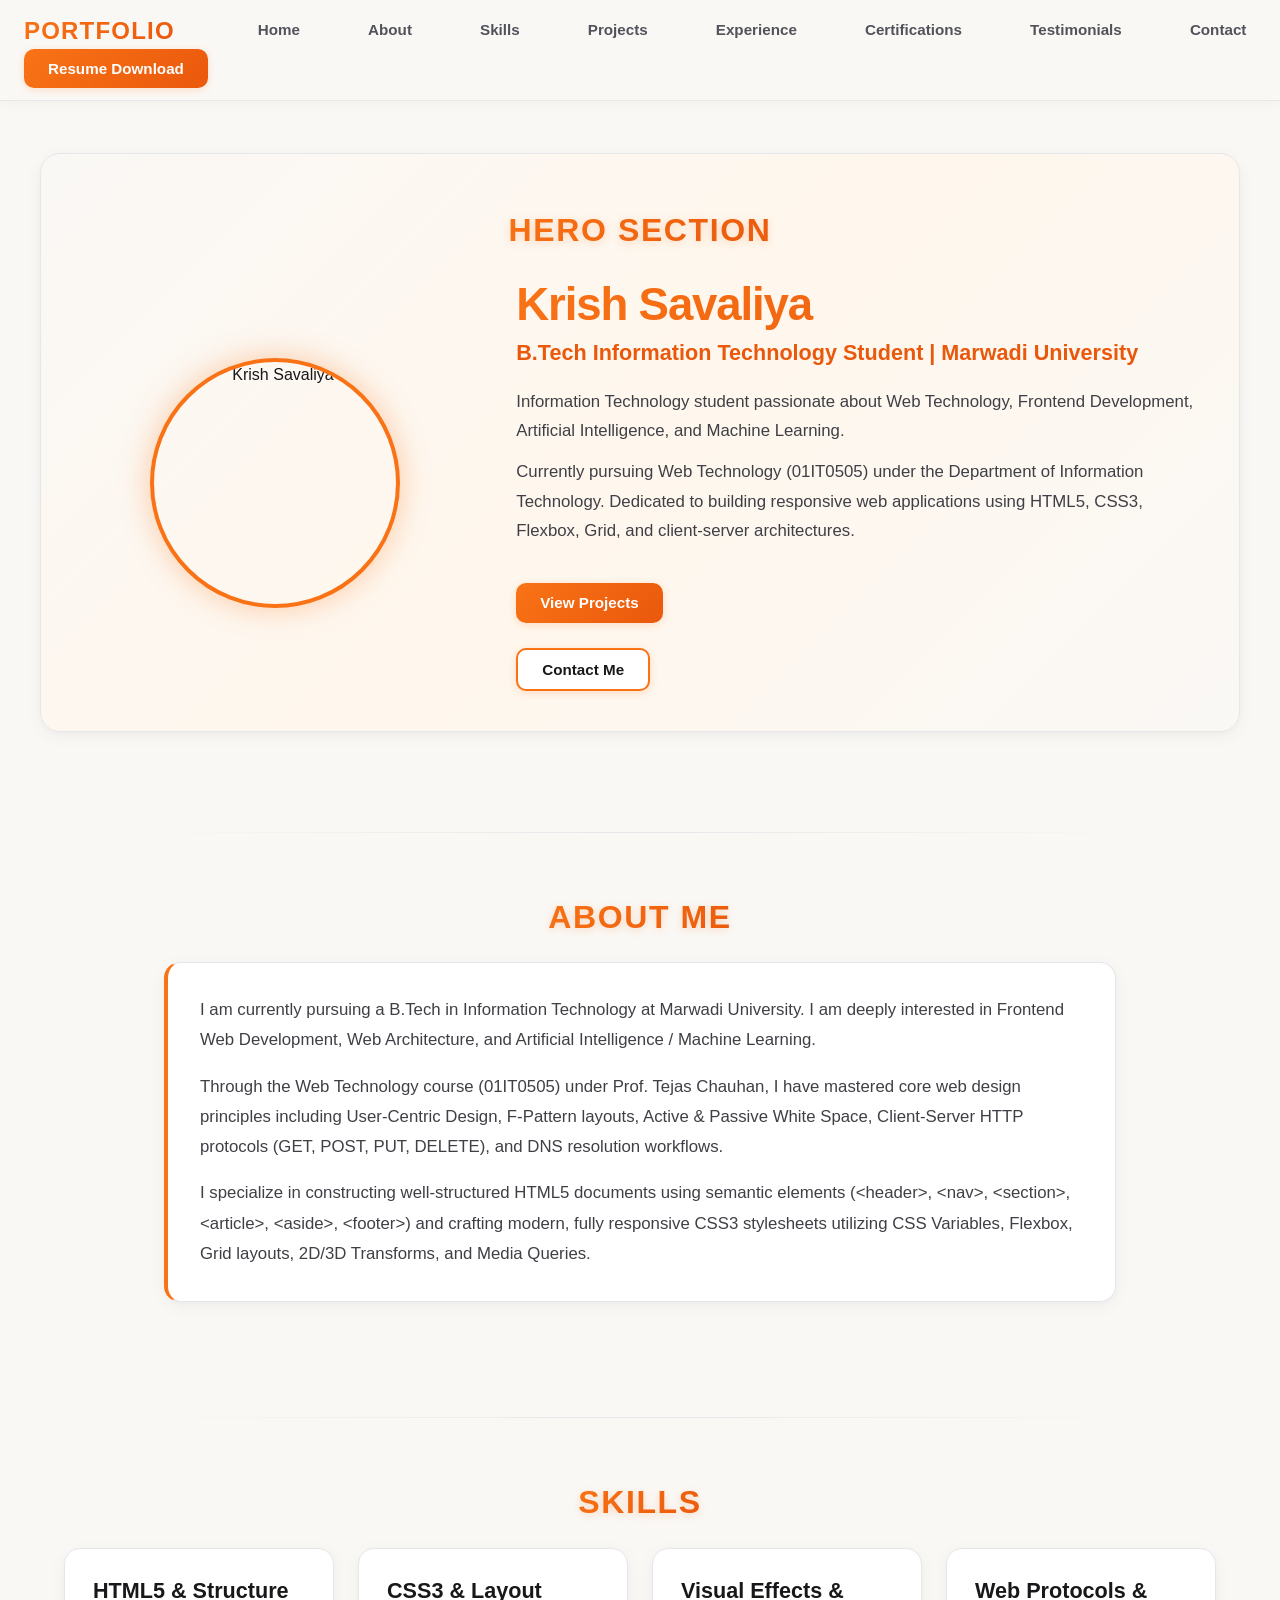
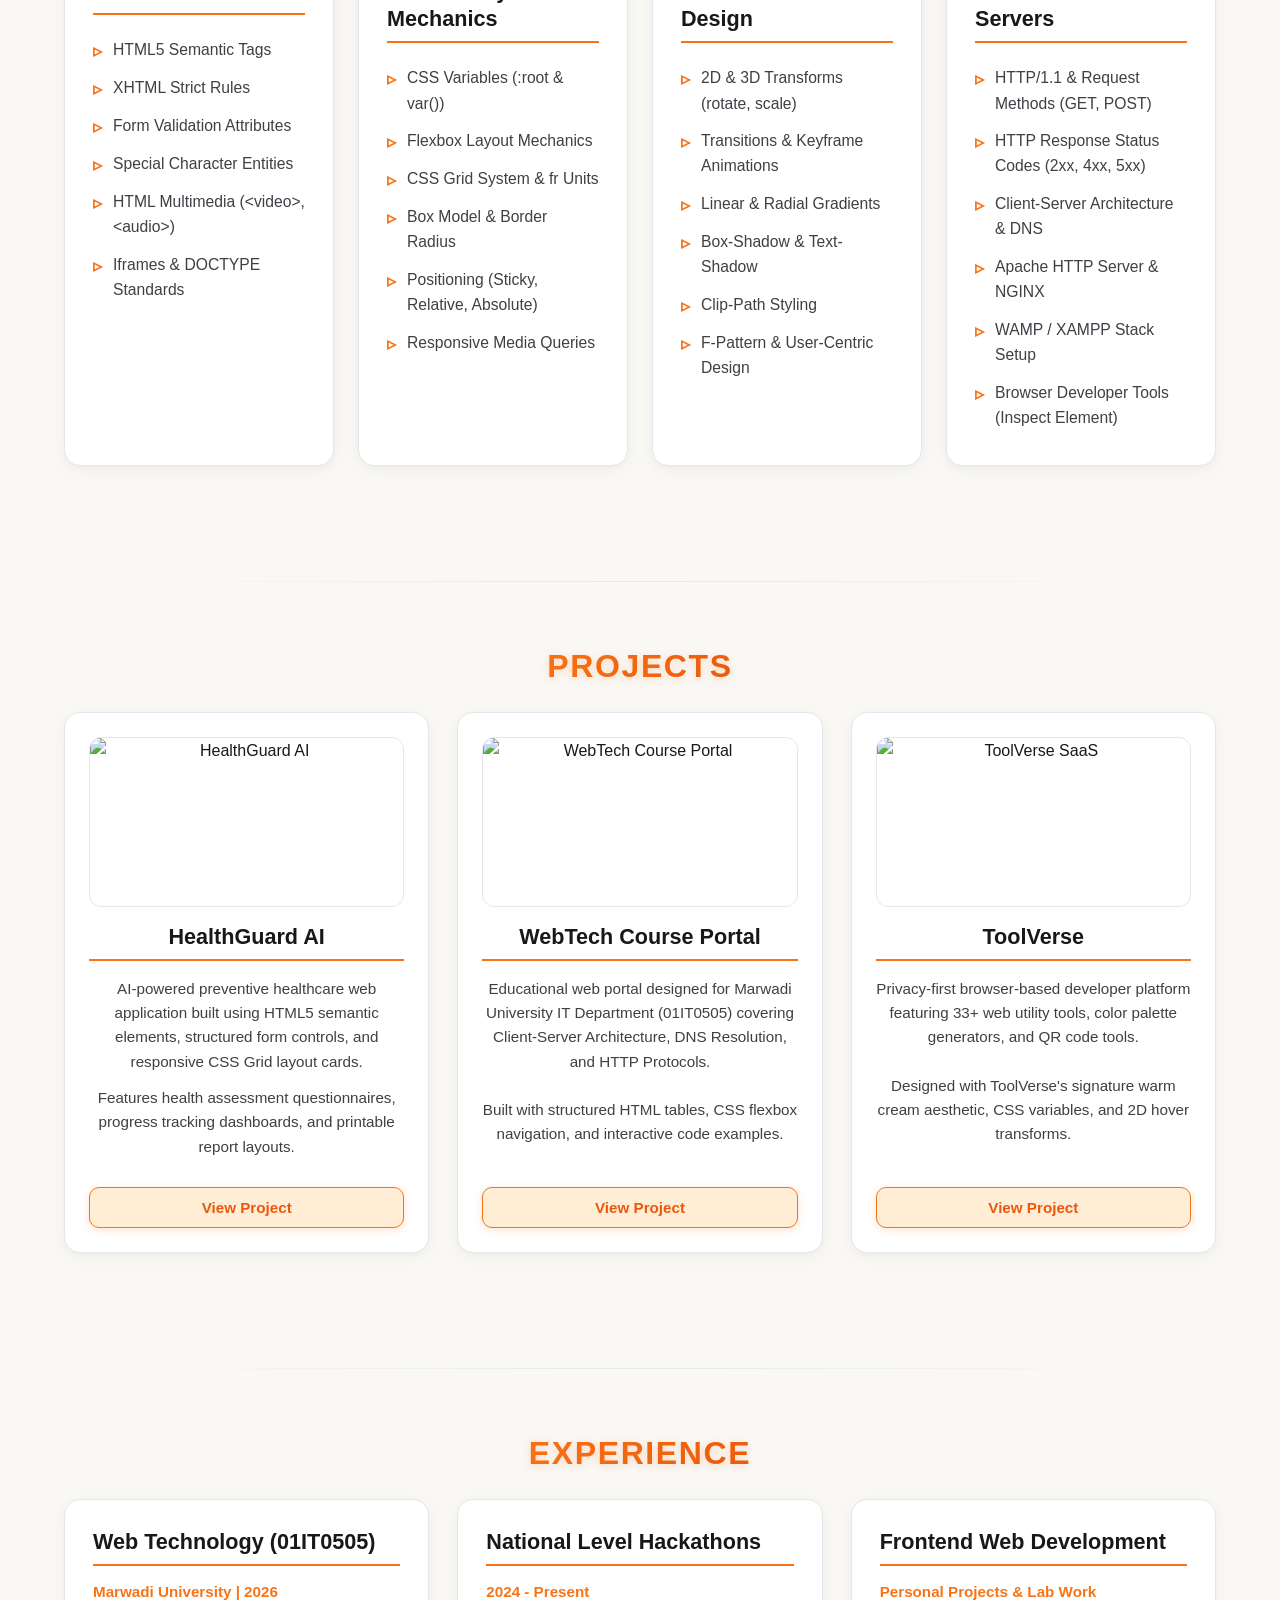
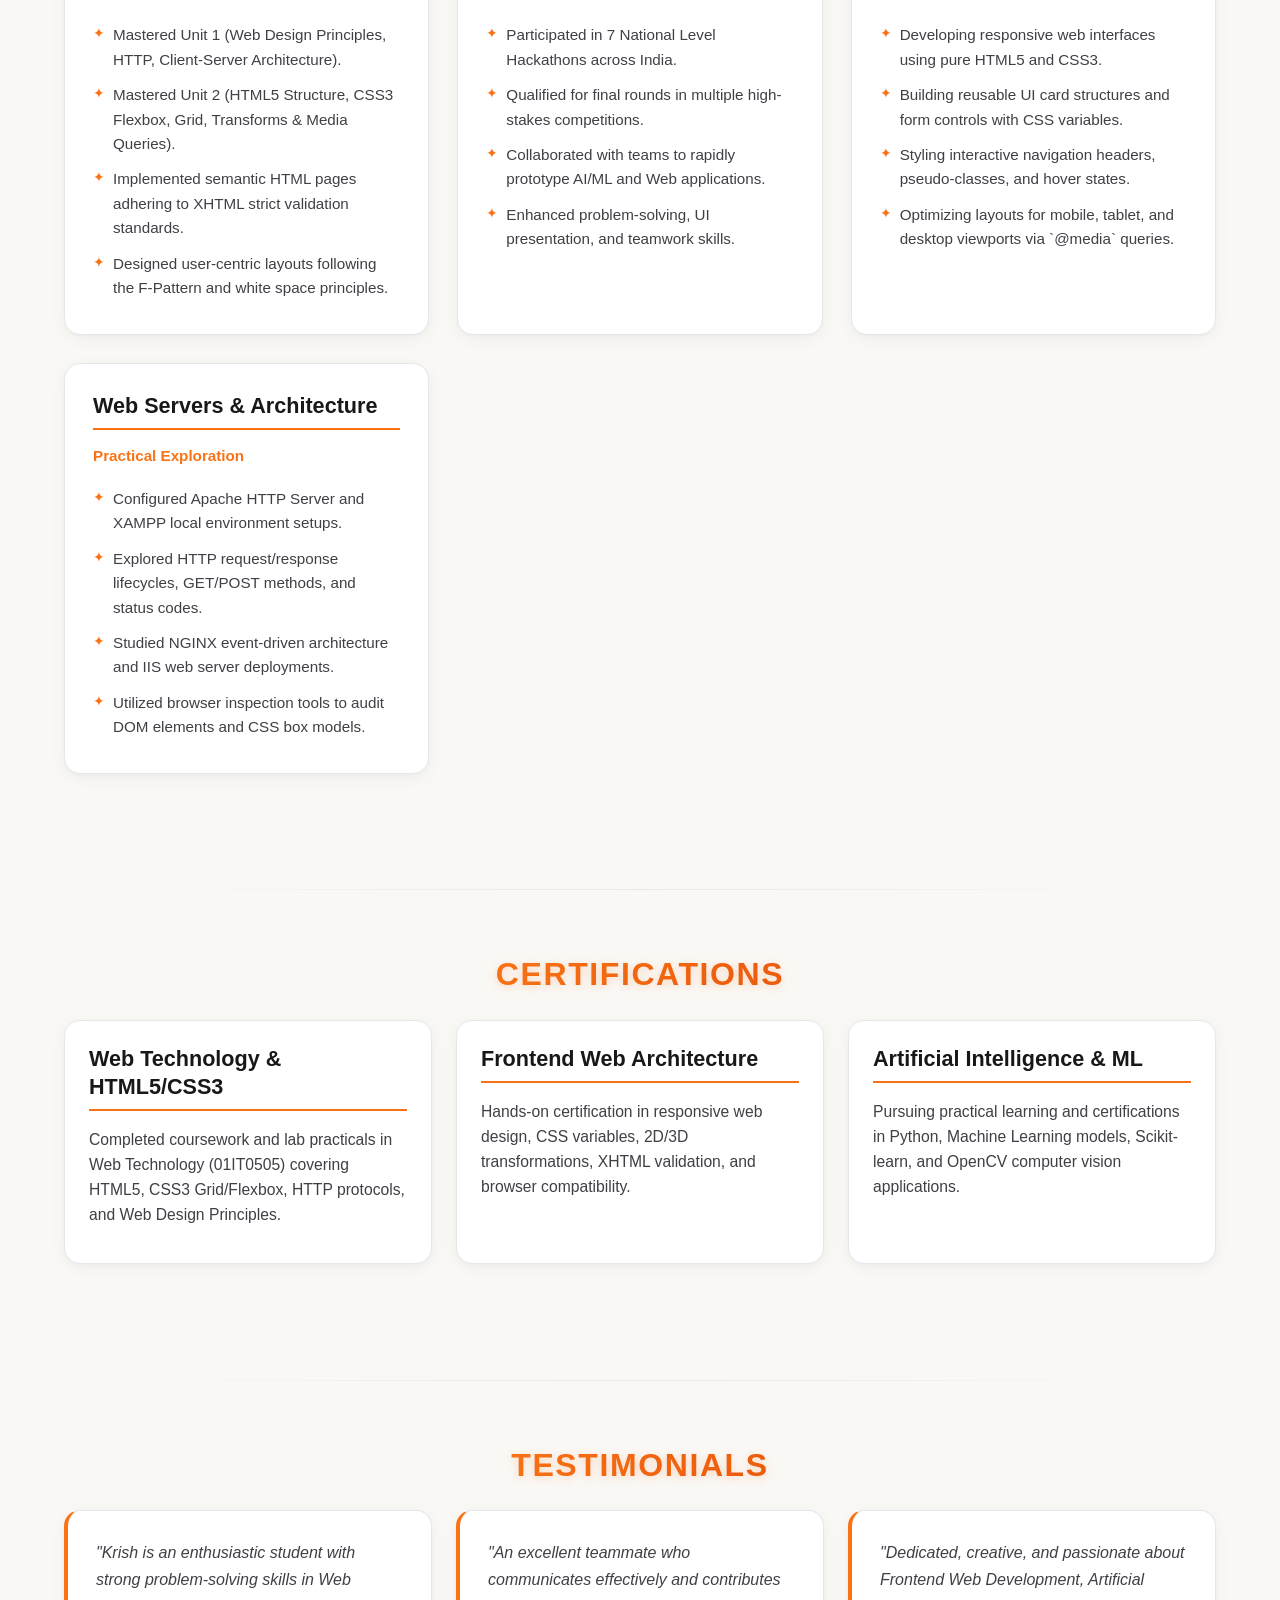
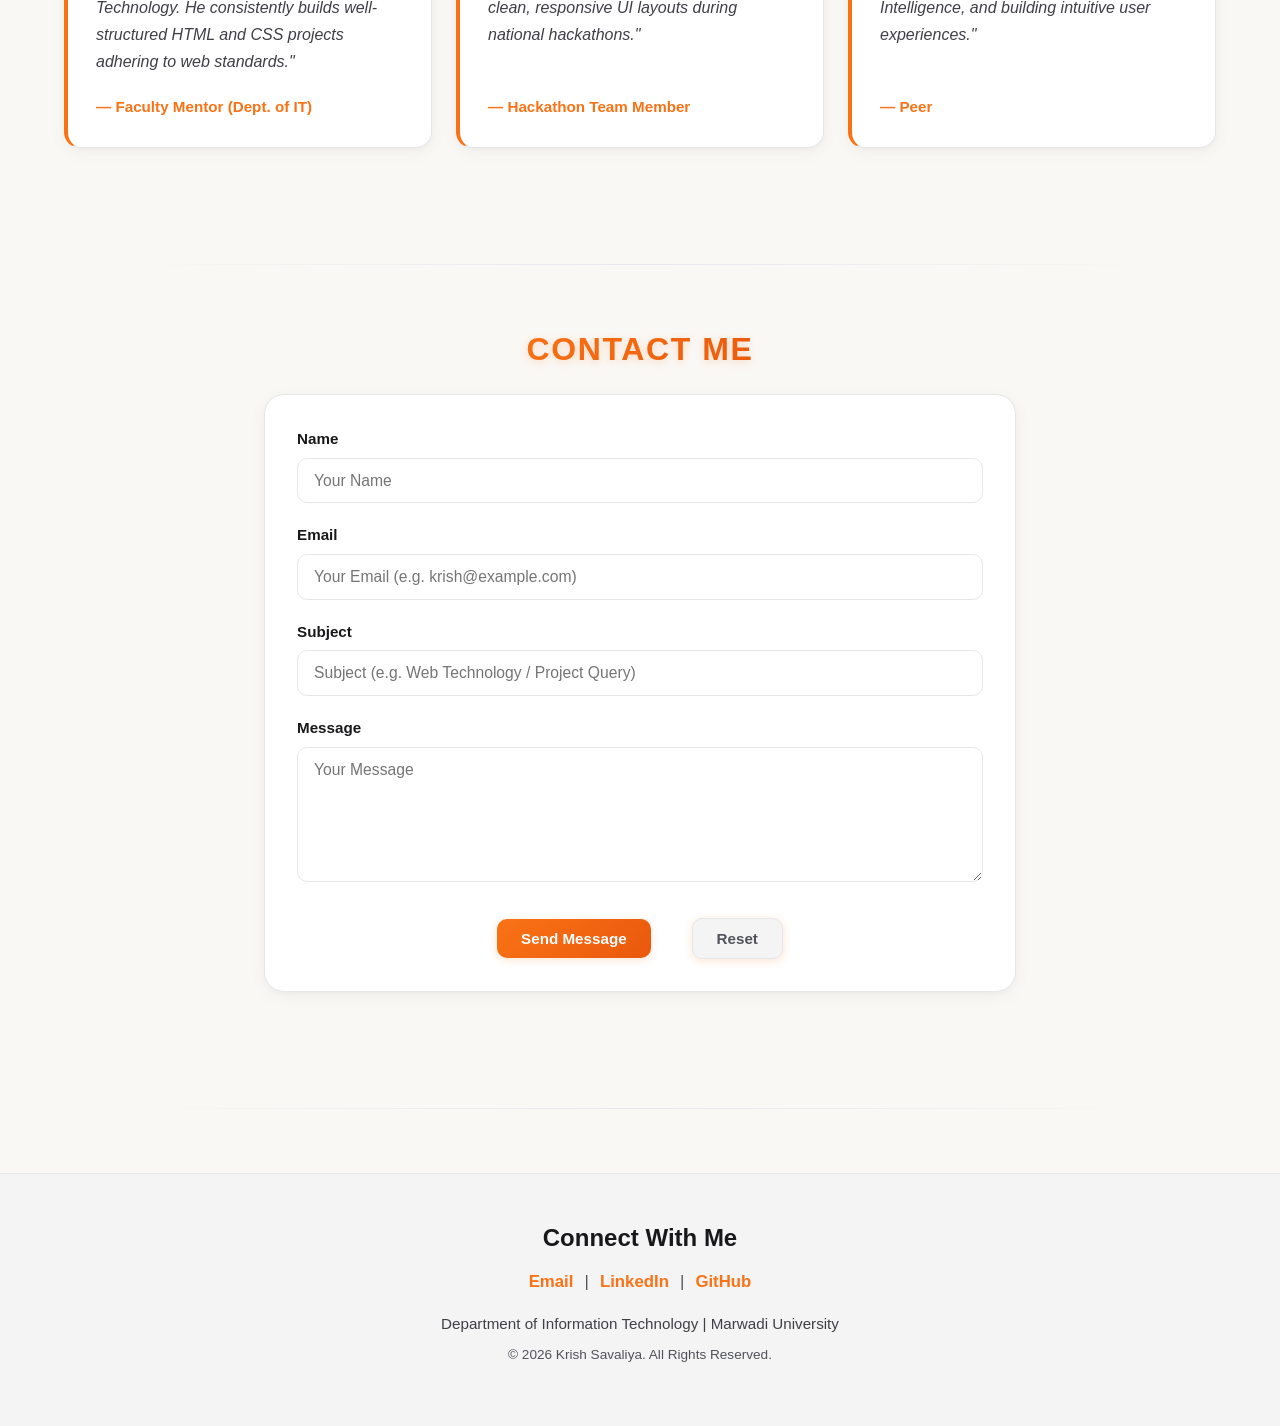
==== index.html @ 2792ed4d "first commit" ====
<!doctype html>
<html lang="en">
<head>
<meta charset="UTF-8" />
<meta name="viewport" content="width=device-width, initial-scale=1.0" />
<meta name="description" content="Krish Savaliya - Personal Portfolio Webpage | Marwadi University IT Student | Web Technology (01IT0505)" />
<meta name="keywords" content="Krish Savaliya, Portfolio, HTML5, CSS3, Web Technology, Marwadi University" />
<meta name="author" content="Krish Savaliya" />
<title>Krish Savaliya | Portfolio</title>
<link rel="stylesheet" href="style.css" />
</head>
<body>

<!-- ===================== NAVIGATION ===================== -->
<header class="site-header">
<table class="nav-table" border="0" width="100%" cellpadding="10">
<tr>
<td class="logo-cell" width="20%">
<h2 class="logo-text">PORTFOLIO</h2>
</td>
<td class="nav-cell" align="center">
<a class="nav-link" href="#hero"><b>Home</b></a>
&nbsp;&nbsp;
<a class="nav-link" href="#about"><b>About</b></a>
&nbsp;&nbsp;
<a class="nav-link" href="#skills"><b>Skills</b></a>
&nbsp;&nbsp;
<a class="nav-link" href="#projects"><b>Projects</b></a>
&nbsp;&nbsp;
<a class="nav-link" href="#experience"><b>Experience</b></a>
&nbsp;&nbsp;
<a class="nav-link" href="#certifications"><b>Certifications</b></a>
&nbsp;&nbsp;
<a class="nav-link" href="#testimonials"><b>Testimonials</b></a>
&nbsp;&nbsp;
<a class="nav-link" href="#contact"><b>Contact</b></a>
</td>
<td class="resume-cell" align="center">
<a href="resume.pdf" download>
<button class="btn btn-resume">Resume Download</button>
</a>
</td>
</tr>
</table>
</header>

<br /><br />

<!-- ===================== HERO SECTION ===================== -->
<section id="hero" class="hero-section">
<center>
<h1 class="section-title">Hero Section</h1>
</center>

<table class="hero-table" border="0" width="95%" align="center" cellpadding="20">
<tr>
<td class="hero-img-cell" width="40%" align="center">
<div class="hero-img-wrapper">
<img class="hero-img" src="profile.jpg" alt="Krish Savaliya" width="250" height="250" />
</div>
</td>

<td class="hero-content-cell">
<h1 class="hero-name">Krish Savaliya</h1>
<h2 class="hero-subtitle">B.Tech Information Technology Student | Marwadi University</h2>

<p class="hero-bio">
Information Technology student passionate about Web Technology, Frontend
Development, Artificial Intelligence, and Machine Learning.
</p>

<p class="hero-bio">
Currently pursuing Web Technology (01IT0505) under the Department of Information Technology.
Dedicated to building responsive web applications using HTML5, CSS3, Flexbox, Grid, and client-server architectures.
</p>

<br />

<a href="#projects" class="btn-link"><button class="btn btn-primary">View Projects</button></a>
&nbsp;&nbsp;
<a href="#contact" class="btn-link"><button class="btn btn-secondary">Contact Me</button></a>
</td>
</tr>
</table>
</section>

<br /><br />
<hr class="section-divider" />

<!-- ===================== ABOUT ===================== -->
<section id="about" class="about-section">
<center>
<h1 class="section-title">About Me</h1>
</center>

<div class="about-card">
<p class="about-text">
I am currently pursuing a B.Tech in Information Technology at Marwadi University. I am deeply interested in Frontend Web Development, Web Architecture, and Artificial Intelligence / Machine Learning.
</p>

<p class="about-text">
Through the Web Technology course (01IT0505) under Prof. Tejas Chauhan, I have mastered core web design principles including User-Centric Design, F-Pattern layouts, Active &amp; Passive White Space, Client-Server HTTP protocols (GET, POST, PUT, DELETE), and DNS resolution workflows.
</p>

<p class="about-text">
I specialize in constructing well-structured HTML5 documents using semantic elements (&lt;header&gt;, &lt;nav&gt;, &lt;section&gt;, &lt;article&gt;, &lt;aside&gt;, &lt;footer&gt;) and crafting modern, fully responsive CSS3 stylesheets utilizing CSS Variables, Flexbox, Grid layouts, 2D/3D Transforms, and Media Queries.
</p>
</div>
</section>

<br /><br />
<hr class="section-divider" />

<!-- ===================== SKILLS ===================== -->
<section id="skills" class="skills-section">
<center>
<h1 class="section-title">Skills</h1>
</center>

<table class="skills-table" border="0" width="95%" align="center" cellpadding="15">
<tr class="skills-row">

<td class="skill-card" width="25%" valign="top">
<h2 class="card-title">HTML5 &amp; Structure</h2>
<ul class="skill-list">
<li>HTML5 Semantic Tags</li>
<li>XHTML Strict Rules</li>
<li>Form Validation Attributes</li>
<li>Special Character Entities</li>
<li>HTML Multimedia (&lt;video&gt;, &lt;audio&gt;)</li>
<li>Iframes &amp; DOCTYPE Standards</li>
</ul>
</td>

<td class="skill-card" width="25%" valign="top">
<h2 class="card-title">CSS3 &amp; Layout Mechanics</h2>
<ul class="skill-list">
<li>CSS Variables (:root &amp; var())</li>
<li>Flexbox Layout Mechanics</li>
<li>CSS Grid System &amp; fr Units</li>
<li>Box Model &amp; Border Radius</li>
<li>Positioning (Sticky, Relative, Absolute)</li>
<li>Responsive Media Queries</li>
</ul>
</td>

<td class="skill-card" width="25%" valign="top">
<h2 class="card-title">Visual Effects &amp; Design</h2>
<ul class="skill-list">
<li>2D &amp; 3D Transforms (rotate, scale)</li>
<li>Transitions &amp; Keyframe Animations</li>
<li>Linear &amp; Radial Gradients</li>
<li>Box-Shadow &amp; Text-Shadow</li>
<li>Clip-Path Styling</li>
<li>F-Pattern &amp; User-Centric Design</li>
</ul>
</td>

<td class="skill-card" width="25%" valign="top">
<h2 class="card-title">Web Protocols &amp; Servers</h2>
<ul class="skill-list">
<li>HTTP/1.1 &amp; Request Methods (GET, POST)</li>
<li>HTTP Response Status Codes (2xx, 4xx, 5xx)</li>
<li>Client-Server Architecture &amp; DNS</li>
<li>Apache HTTP Server &amp; NGINX</li>
<li>WAMP / XAMPP Stack Setup</li>
<li>Browser Developer Tools (Inspect Element)</li>
</ul>
</td>

</tr>
</table>
</section>

<br /><br />
<hr class="section-divider" />

<!-- ===================== PROJECTS ===================== -->
<section id="projects" class="projects-section">
<center>
<h1 class="section-title">Projects</h1>
</center>

<table class="projects-table" border="0" width="95%" align="center" cellpadding="20">
<tr class="projects-row">

<!-- Project 1 -->
<td class="project-card" width="33%" valign="top" align="center">
<img
class="project-img"
src="image.jpg"
alt="HealthGuard AI"
width="220"
height="150"
/>

<h2 class="card-title">HealthGuard AI</h2>

<p class="project-desc">
AI-powered preventive healthcare web application built using HTML5 semantic elements, structured form controls, and responsive CSS Grid layout cards.
</p>

<p class="project-desc">
Features health assessment questionnaires, progress tracking dashboards, and printable report layouts.
</p>

<a href="#contact" class="project-link">
<button class="btn btn-project">View Project</button>
</a>
</td>

<!-- Project 2 -->
<td class="project-card" width="33%" valign="top" align="center">
<img
class="project-img"
src="image.jpg"
alt="WebTech Course Portal"
width="220"
height="150"
/>

<h2 class="card-title">WebTech Course Portal</h2>

<p class="project-desc">
Educational web portal designed for Marwadi University IT Department (01IT0505) covering Client-Server Architecture, DNS Resolution, and HTTP Protocols.
</p>

<p class="project-desc">
Built with structured HTML tables, CSS flexbox navigation, and interactive code examples.
</p>

<a href="#contact" class="project-link">
<button class="btn btn-project">View Project</button>
</a>
</td>

<!-- Project 3 -->
<td class="project-card" width="33%" valign="top" align="center">
<img class="project-img" src="image.jpg" alt="ToolVerse SaaS" width="220" height="150" />

<h2 class="card-title">ToolVerse</h2>

<p class="project-desc">
Privacy-first browser-based developer platform featuring 33+ web utility tools, color palette generators, and QR code tools.
</p>

<p class="project-desc">
Designed with ToolVerse's signature warm cream aesthetic, CSS variables, and 2D hover transforms.
</p>

<a href="#contact" class="project-link">
<button class="btn btn-project">View Project</button>
</a>
</td>

</tr>
</table>
</section>

<br /><br />
<hr class="section-divider" />

<!-- ===================== EXPERIENCE ===================== -->
<section id="experience" class="experience-section">
<center>
<h1 class="section-title">Experience</h1>
</center>

<table class="experience-table" width="95%" align="center" border="0" cellpadding="15">

<tr class="experience-row">

<td class="experience-card" width="50%" valign="top">
<h2 class="card-title">Web Technology (01IT0505)</h2>
<h4 class="card-subtitle">Marwadi University | 2026</h4>

<ul class="experience-list">
<li>Mastered Unit 1 (Web Design Principles, HTTP, Client-Server Architecture).</li>
<li>Mastered Unit 2 (HTML5 Structure, CSS3 Flexbox, Grid, Transforms &amp; Media Queries).</li>
<li>Implemented semantic HTML pages adhering to XHTML strict validation standards.</li>
<li>Designed user-centric layouts following the F-Pattern and white space principles.</li>
</ul>
</td>

<td class="experience-card" width="50%" valign="top">
<h2 class="card-title">National Level Hackathons</h2>
<h4 class="card-subtitle">2024 - Present</h4>

<ul class="experience-list">
<li>Participated in 7 National Level Hackathons across India.</li>
<li>Qualified for final rounds in multiple high-stakes competitions.</li>
<li>Collaborated with teams to rapidly prototype AI/ML and Web applications.</li>
<li>Enhanced problem-solving, UI presentation, and teamwork skills.</li>
</ul>
</td>

</tr>

<tr class="experience-row">

<td class="experience-card" width="50%" valign="top">
<h2 class="card-title">Frontend Web Development</h2>
<h4 class="card-subtitle">Personal Projects &amp; Lab Work</h4>

<ul class="experience-list">
<li>Developing responsive web interfaces using pure HTML5 and CSS3.</li>
<li>Building reusable UI card structures and form controls with CSS variables.</li>
<li>Styling interactive navigation headers, pseudo-classes, and hover states.</li>
<li>Optimizing layouts for mobile, tablet, and desktop viewports via `@media` queries.</li>
</ul>
</td>

<td class="experience-card" width="50%" valign="top">
<h2 class="card-title">Web Servers &amp; Architecture</h2>
<h4 class="card-subtitle">Practical Exploration</h4>

<ul class="experience-list">
<li>Configured Apache HTTP Server and XAMPP local environment setups.</li>
<li>Explored HTTP request/response lifecycles, GET/POST methods, and status codes.</li>
<li>Studied NGINX event-driven architecture and IIS web server deployments.</li>
<li>Utilized browser inspection tools to audit DOM elements and CSS box models.</li>
</ul>
</td>

</tr>
</table>
</section>

<br /><br />
<hr class="section-divider" />

<!-- ===================== CERTIFICATIONS ===================== -->
<section id="certifications" class="certifications-section">
<center>
<h1 class="section-title">Certifications</h1>
</center>

<table class="certifications-table" width="95%" align="center" border="0" cellpadding="20">
<tr class="certifications-row">

<td class="certification-card" width="33%" valign="top">
<h2 class="card-title">Web Technology &amp; HTML5/CSS3</h2>
<p class="certification-desc">
Completed coursework and lab practicals in Web Technology (01IT0505) covering HTML5, CSS3 Grid/Flexbox, HTTP protocols, and Web Design Principles.
</p>
</td>

<td class="certification-card" width="33%" valign="top">
<h2 class="card-title">Frontend Web Architecture</h2>
<p class="certification-desc">
Hands-on certification in responsive web design, CSS variables, 2D/3D transformations, XHTML validation, and browser compatibility.
</p>
</td>

<td class="certification-card" width="33%" valign="top">
<h2 class="card-title">Artificial Intelligence &amp; ML</h2>
<p class="certification-desc">
Pursuing practical learning and certifications in Python, Machine Learning models, Scikit-learn, and OpenCV computer vision applications.
</p>
</td>

</tr>
</table>
</section>

<br /><br />
<hr class="section-divider" />

<!-- ===================== TESTIMONIALS ===================== -->
<section id="testimonials" class="testimonials-section">
<center>
<h1 class="section-title">Testimonials</h1>
</center>

<table class="testimonials-table" width="95%" align="center" border="0" cellpadding="20">
<tr class="testimonials-row">

<td class="testimonial-card" width="33%" valign="top">
<p class="testimonial-quote">
&quot;Krish is an enthusiastic student with strong problem-solving skills in Web Technology. He consistently builds well-structured HTML and CSS projects adhering to web standards.&quot;
</p>
<b class="testimonial-author">— Faculty Mentor (Dept. of IT)</b>
</td>

<td class="testimonial-card" width="33%" valign="top">
<p class="testimonial-quote">
&quot;An excellent teammate who communicates effectively and contributes clean, responsive UI layouts during national hackathons.&quot;
</p>
<b class="testimonial-author">— Hackathon Team Member</b>
</td>

<td class="testimonial-card" width="33%" valign="top">
<p class="testimonial-quote">
&quot;Dedicated, creative, and passionate about Frontend Web Development, Artificial Intelligence, and building intuitive user experiences.&quot;
</p>
<b class="testimonial-author">— Peer</b>
</td>

</tr>
</table>
</section>

<br /><br />
<hr class="section-divider" />

<!-- ===================== CONTACT ===================== -->
<section id="contact" class="contact-section">
<center>
<h1 class="section-title">Contact Me</h1>
</center>

<form class="contact-form" action="#" method="post">
<table class="contact-table" width="60%" align="center" border="0" cellpadding="10">

<tr class="form-row">
<td class="form-label">Name</td>
<td class="form-field">
<input class="form-input" type="text" name="name" placeholder="Your Name" required="required" />
</td>
</tr>

<tr class="form-row">
<td class="form-label">Email</td>
<td class="form-field">
<input class="form-input" type="email" name="email" placeholder="Your Email (e.g. krish@example.com)" required="required" />
</td>
</tr>

<tr class="form-row">
<td class="form-label">Subject</td>
<td class="form-field">
<input class="form-input" type="text" name="subject" placeholder="Subject (e.g. Web Technology / Project Query)" required="required" />
</td>
</tr>

<tr class="form-row">
<td class="form-label">Message</td>
<td class="form-field">
<textarea class="form-textarea" rows="6" cols="40" placeholder="Your Message" required="required"></textarea>
</td>
</tr>

<tr class="form-row form-actions-row">
<td class="form-actions" colspan="2" align="center">
<input class="btn btn-submit" type="submit" value="Send Message" />
&nbsp;&nbsp;
<input class="btn btn-reset" type="reset" value="Reset" />
</td>
</tr>

</table>
</form>
</section>

<br /><br />
<hr class="section-divider" />

<!-- ===================== FOOTER ===================== -->
<footer class="site-footer">
<center>

<h2 class="footer-title">Connect With Me</h2>

<p class="footer-links">
<a class="footer-link" href="mailto:krishsavaliya018@gmail.com">Email</a>
|
<a class="footer-link" href="https://www.linkedin.com/in/krish-savaliya-5a139a31a/" target="_blank">LinkedIn</a>
|
<a class="footer-link" href="https://github.com/Krish130910" target="_blank">GitHub</a>
</p>

<p class="footer-contact">Department of Information Technology | Marwadi University</p>

<p class="footer-copy">&copy; 2026 Krish Savaliya. All Rights Reserved.</p>

</center>
</footer>

</body>
</html>
---- style.css ----
/* ==========================================================================
   KRISH SAVALIYA | PERSONAL PORTFOLIO STYLESHEET (style.css)
   ToolVerse Signature Color Palette (Warm Cream #FAF8F5, Pure White #FFFFFF, Vibrant Orange #F97316)
   Built strictly with standard CSS3: Variables, Flexbox, Grid, Box Model, Transitions & Media Queries.
   ========================================================================== */

/* --------------------------------------------------------------------------
   1. CSS ARCHITECTURE & VARIABLES (:root) - TOOLVERSE THEME
   -------------------------------------------------------------------------- */
:root {
  /* ToolVerse Signature Palette */
  --primary-color: #F97316;         /* ToolVerse Signature Orange */
  --primary-hover: #EA580C;         /* Deep Orange 600 */
  --secondary-accent: #EA580C;      /* Rich Orange Accent */
  --secondary-hover: #C2410C;       /* Dark Orange 700 */
  --accent-soft: #FFEDD5;           /* Light Orange 100 soft badge/tint */

  /* Background Shades (ToolVerse Warm Cream & Pure White) */
  --bg-body: #FAF8F5;               /* ToolVerse Warm Cream Background */
  --bg-card: #FFFFFF;               /* Pure White Elevated Card */
  --bg-card-hover: #FFF7ED;         /* Warm Orange Tint Card Hover */
  --bg-header: rgba(250, 248, 245, 0.95); /* Warm Glass Header */
  --bg-input: #FFFFFF;              /* Input Background */

  /* Typography Colors */
  --text-main: #18181B;             /* Zinc 900 Charcoal Text */
  --text-muted: #52525B;            /* Zinc 600 Muted Text */
  --text-light: #3F3F46;            /* Zinc 700 Body Text */

  /* Borders & Shadows */
  --border-color: #E5E7EB;          /* Zinc 200 Subtle Border */
  --border-hover: #F97316;          /* ToolVerse Orange Hover Border */
  --border-focus: #F97316;          /* Active Focus Border */
  --box-shadow: 0 4px 20px -2px rgba(0, 0, 0, 0.05), 0 2px 6px -1px rgba(0, 0, 0, 0.03);
  --box-shadow-hover: 0 20px 30px -10px rgba(249, 115, 22, 0.2), 0 8px 15px -5px rgba(0, 0, 0, 0.06);
  --text-shadow-heading: 0 2px 8px rgba(249, 115, 22, 0.25);

  /* ToolVerse Gradients */
  --gradient-hero: linear-gradient(135deg, #FAF8F5 0%, #FFF7ED 50%, #FAF8F5 100%);
  --gradient-accent: linear-gradient(135deg, #F97316 0%, #EA580C 100%);
  --gradient-card: linear-gradient(145deg, #FFFFFF, #FAF8F5);
  --gradient-btn: linear-gradient(135deg, #F97316 0%, #EA580C 100%);
}

/* --------------------------------------------------------------------------
   2. GLOBAL & BASE TYPOGRAPHY STYLES
   -------------------------------------------------------------------------- */
* {
  box-sizing: border-box;
  margin: 0;
  padding: 0;
}

html {
  scroll-behavior: smooth;
  font-family: 'Segoe UI', -apple-system, BlinkMacSystemFont, Roboto, Helvetica, Arial, sans-serif;
  background-color: var(--bg-body);
  color: var(--text-main);
  line-height: 1.6;
}

body {
  background: var(--bg-body);
  color: var(--text-main);
  padding: 0;
  margin: 0;
  min-height: 100vh;
}

/* Typography Elements */
h1, h2, h3, h4, h5, h6 {
  color: var(--text-main);
  font-weight: 700;
  line-height: 1.3;
  margin-bottom: 0.5rem;
}

h1 {
  font-size: 2.25rem;
  letter-spacing: -0.025em;
}

h2 {
  font-size: 1.5rem;
}

h4 {
  font-size: 1rem;
  color: var(--secondary-accent);
  font-weight: 600;
}

p {
  color: var(--text-light);
  font-size: 1rem;
  margin-bottom: 0.75rem;
}

/* Section Headings & Dividers */
.section-title {
  display: inline-block;
  font-size: 2rem;
  text-transform: uppercase;
  letter-spacing: 0.05em;
  background: var(--gradient-accent);
  -webkit-background-clip: text;
  -webkit-text-fill-color: transparent;
  text-shadow: var(--text-shadow-heading);
  margin-bottom: 1.5rem;
  position: relative;
}

.section-divider {
  border: 0;
  height: 1px;
  background: linear-gradient(90deg, transparent 0%, var(--border-color) 50%, transparent 100%);
  margin: 3rem auto;
  width: 80%;
}

center {
  display: block;
  text-align: center;
  width: 100%;
}

/* --------------------------------------------------------------------------
   3. TABLE LAYOUT OVERRIDES & FALLBACK MECHANICS
   -------------------------------------------------------------------------- */
/* Force legacy HTML tables into full-width container wrappers */
table, tbody, tr, td {
  border-collapse: collapse !important;
  border-spacing: 0 !important;
  box-sizing: border-box;
}

table {
  width: 100% !important;
  border: none !important;
  margin: 0 auto;
}

td {
  border: none !important;
}

/* --------------------------------------------------------------------------
   4. NAVIGATION HEADER (`header`)
   -------------------------------------------------------------------------- */
.site-header {
  position: sticky;
  top: 0;
  z-index: 1000;
  background-color: var(--bg-header);
  border-bottom: 1px solid var(--border-color);
  box-shadow: 0 2px 15px rgba(0, 0, 0, 0.04);
  padding: 0.75rem 1.5rem;
  backdrop-filter: blur(12px);
  -webkit-backdrop-filter: blur(12px);
}

.nav-table,
.nav-table tbody,
.nav-table tr {
  display: flex;
  flex-direction: row;
  align-items: center;
  justify-content: space-between;
  width: 100% !important;
  flex-wrap: wrap;
}

.logo-cell {
  width: auto !important;
  display: flex;
  align-items: center;
}

.logo-text {
  font-size: 1.5rem;
  font-weight: 900;
  letter-spacing: 0.05em;
  background: var(--gradient-accent);
  -webkit-background-clip: text;
  -webkit-text-fill-color: transparent;
  margin: 0;
}

.nav-cell {
  width: auto !important;
  display: flex;
  align-items: center;
  justify-content: center;
  gap: 1.25rem;
  flex-wrap: wrap;
}

/* Pseudo-classes for Links */
.nav-link:link,
.nav-link:visited {
  color: var(--text-muted);
  text-decoration: none;
  font-weight: 600;
  font-size: 0.95rem;
  padding: 0.4rem 0.6rem;
  border-radius: 8px;
  transition: all 0.25s ease;
  position: relative;
}

.nav-link:hover,
.nav-link:focus,
.nav-link:active {
  color: var(--primary-color);
  background-color: var(--accent-soft);
}

.resume-cell {
  width: auto !important;
}

/* --------------------------------------------------------------------------
   5. BUTTON STYLES & INTERACTIVE STATES (ToolVerse Orange Accents)
   -------------------------------------------------------------------------- */
.btn-link {
  text-decoration: none !important;
  display: inline-block;
}

.btn {
  display: inline-block;
  font-family: inherit;
  font-size: 0.95rem;
  font-weight: 700;
  padding: 0.7rem 1.5rem;
  border-radius: 10px;
  border: none;
  cursor: pointer;
  text-decoration: none;
  text-align: center;
  transition: all 0.3s ease;
  box-shadow: 0 2px 8px rgba(249, 115, 22, 0.2);
}

.btn-primary {
  background: var(--gradient-btn);
  color: #ffffff;
}

.btn-primary:hover,
.btn-primary:focus {
  background: var(--primary-hover);
  color: #ffffff;
  transform: translateY(-3px) scale(1.02);
  box-shadow: 0 8px 20px rgba(249, 115, 22, 0.35);
  outline: none;
}

.btn-secondary {
  background: #ffffff;
  color: var(--text-main);
  border: 2px solid var(--primary-color);
}

.btn-secondary:hover,
.btn-secondary:focus {
  background: var(--accent-soft);
  border-color: var(--primary-hover);
  color: var(--primary-hover);
  transform: translateY(-3px) scale(1.02);
  outline: none;
}

.btn-resume {
  background: var(--gradient-accent);
  color: #ffffff;
}

.btn-resume:hover,
.btn-resume:focus {
  transform: translateY(-2px);
  box-shadow: 0 6px 16px rgba(249, 115, 22, 0.4);
  color: #ffffff;
  outline: none;
}

.btn-project {
  width: 100%;
  background: var(--accent-soft);
  color: var(--primary-hover);
  border: 1px solid var(--primary-color);
  margin-top: 1rem;
}

.btn-project:hover,
.btn-project:focus {
  background: var(--primary-color);
  color: #ffffff;
  transform: translateY(-2px);
  box-shadow: 0 6px 16px rgba(249, 115, 22, 0.3);
  outline: none;
}

.btn-submit {
  background: var(--gradient-btn);
  color: #ffffff;
}

.btn-submit:hover,
.btn-submit:focus {
  background: var(--primary-hover);
  color: #ffffff;
  transform: translateY(-2px);
  box-shadow: 0 6px 16px rgba(249, 115, 22, 0.4);
  outline: none;
}

.btn-reset {
  background: #F4F4F5;
  color: var(--text-muted);
  border: 1px solid var(--border-color);
}

.btn-reset:hover,
.btn-reset:focus {
  background: #E4E4E7;
  color: var(--text-main);
  transform: translateY(-2px);
  outline: none;
}

/* --------------------------------------------------------------------------
   6. HERO SECTION (`#hero`)
   -------------------------------------------------------------------------- */
.hero-section {
  padding: 3.5rem 1.5rem 2.5rem 1.5rem;
  background: var(--gradient-hero);
  border: 1px solid var(--border-color);
  border-radius: 20px;
  max-width: 1200px;
  margin: 0 auto;
  box-shadow: var(--box-shadow);
}

.hero-table,
.hero-table tbody,
.hero-table tr {
  display: flex !important;
  flex-direction: row !important;
  align-items: center !important;
  justify-content: center !important;
  gap: 2.5rem !important;
  width: 100% !important;
}

.hero-img-cell {
  width: 35% !important;
  display: flex !important;
  justify-content: center !important;
  align-items: center !important;
  text-align: center !important;
}

.hero-img-wrapper {
  display: flex !important;
  justify-content: center !important;
  align-items: center !important;
  width: 100% !important;
  text-align: center !important;
}

.hero-img {
  width: 250px;
  height: 250px;
  object-fit: cover;
  object-position: center center;
  border-radius: 50%;
  border: 4px solid var(--primary-color);
  box-shadow: 0 0 30px rgba(249, 115, 22, 0.35);
  transition: transform 0.4s ease, box-shadow 0.4s ease;
  margin: 0 auto;
  display: block;
}

.hero-img:hover {
  transform: scale(1.05) rotate(2deg);
  box-shadow: 0 0 40px rgba(249, 115, 22, 0.55);
}

.hero-content-cell {
  width: 60% !important;
  display: flex;
  flex-direction: column;
  justify-content: center;
}

.hero-name {
  font-size: 2.85rem;
  font-weight: 900;
  background: var(--gradient-accent);
  -webkit-background-clip: text;
  -webkit-text-fill-color: transparent;
  margin-bottom: 0.25rem;
}

.hero-subtitle {
  font-size: 1.35rem;
  color: var(--secondary-accent);
  font-weight: 600;
  margin-bottom: 1.25rem;
}

.hero-bio {
  font-size: 1.05rem;
  line-height: 1.75;
  color: var(--text-light);
}

/* --------------------------------------------------------------------------
   7. ABOUT SECTION (`#about`)
   -------------------------------------------------------------------------- */
.about-section {
  max-width: 1000px;
  margin: 0 auto;
  padding: 1rem 1.5rem;
}

.about-card {
  background: var(--bg-card);
  border: 1px solid var(--border-color);
  border-left: 4px solid var(--primary-color);
  border-radius: 16px;
  padding: 2rem;
  box-shadow: var(--box-shadow);
  transition: transform 0.3s ease, box-shadow 0.3s ease, border-color 0.3s ease;
}

.about-card:hover {
  transform: translateY(-4px);
  box-shadow: var(--box-shadow-hover);
  border-color: var(--primary-color);
}

.about-text {
  font-size: 1.05rem;
  line-height: 1.8;
  color: var(--text-light);
  margin-bottom: 1rem;
}

.about-text:last-child {
  margin-bottom: 0;
}

/* --------------------------------------------------------------------------
   8. SKILLS SECTION (`#skills`)
   -------------------------------------------------------------------------- */
.skills-section {
  max-width: 1200px;
  margin: 0 auto;
  padding: 1rem 1.5rem;
}

.skills-table,
.skills-table tbody {
  display: grid !important;
  grid-template-columns: repeat(auto-fit, minmax(240px, 1fr)) !important;
  gap: 1.5rem !important;
  width: 100% !important;
}

.skills-row {
  display: contents !important;
}

.skill-card {
  display: flex !important;
  flex-direction: column !important;
  width: 100% !important;
  background: var(--bg-card) !important;
  border: 1px solid var(--border-color) !important;
  border-radius: 16px !important;
  padding: 1.75rem !important;
  box-shadow: var(--box-shadow) !important;
  transition: transform 0.3s ease, box-shadow 0.3s ease, border-color 0.3s ease, background-color 0.3s ease !important;
}

.skill-card:hover {
  transform: translateY(-6px) scale(1.01);
  box-shadow: var(--box-shadow-hover) !important;
  border-color: var(--primary-color) !important;
  background-color: var(--bg-card-hover) !important;
}

.card-title {
  font-size: 1.35rem;
  color: var(--text-main);
  border-bottom: 2px solid var(--primary-color);
  padding-bottom: 0.5rem;
  margin-bottom: 1rem;
}

.skill-list {
  list-style-type: none;
  padding: 0;
}

.skill-list li {
  color: var(--text-light);
  font-size: 0.98rem;
  padding: 0.4rem 0;
  position: relative;
  padding-left: 1.25rem;
  transition: color 0.2s ease;
}

.skill-list li::before {
  content: "▹";
  position: absolute;
  left: 0;
  color: var(--primary-color);
  font-size: 1.1rem;
  font-weight: bold;
}

.skill-list li:hover {
  color: var(--primary-color);
}

/* --------------------------------------------------------------------------
   9. PROJECTS SECTION (`#projects`)
   -------------------------------------------------------------------------- */
.projects-section {
  max-width: 1200px;
  margin: 0 auto;
  padding: 1rem 1.5rem;
}

.projects-table,
.projects-table tbody {
  display: grid !important;
  grid-template-columns: repeat(auto-fit, minmax(300px, 1fr)) !important;
  gap: 1.75rem !important;
  width: 100% !important;
}

.projects-row {
  display: contents !important;
}

.project-card {
  display: flex !important;
  flex-direction: column !important;
  justify-content: space-between !important;
  width: 100% !important;
  background: var(--bg-card) !important;
  border: 1px solid var(--border-color) !important;
  border-radius: 16px !important;
  padding: 1.5rem !important;
  box-shadow: var(--box-shadow) !important;
  transition: transform 0.35s ease, box-shadow 0.35s ease, border-color 0.35s ease, background-color 0.35s ease !important;
}

.project-card:hover {
  transform: translateY(-8px);
  box-shadow: var(--box-shadow-hover) !important;
  border-color: var(--primary-color) !important;
  background-color: var(--bg-card-hover) !important;
}

.project-img {
  width: 100% !important;
  height: 170px !important;
  object-fit: cover;
  border-radius: 12px;
  margin-bottom: 1rem;
  border: 1px solid var(--border-color);
  transition: transform 0.3s ease;
}

.project-card:hover .project-img {
  transform: scale(1.02);
}

.project-desc {
  font-size: 0.95rem;
  color: var(--text-light);
  line-height: 1.6;
  flex-grow: 1;
}

.project-link {
  text-decoration: none;
  margin-top: auto;
}

/* --------------------------------------------------------------------------
   10. EXPERIENCE SECTION (`#experience`)
   -------------------------------------------------------------------------- */
.experience-section {
  max-width: 1200px;
  margin: 0 auto;
  padding: 1rem 1.5rem;
}

.experience-table,
.experience-table tbody {
  display: grid !important;
  grid-template-columns: repeat(auto-fit, minmax(320px, 1fr)) !important;
  gap: 1.75rem !important;
  width: 100% !important;
}

.experience-row {
  display: contents !important;
}

.experience-card {
  display: flex !important;
  flex-direction: column !important;
  width: 100% !important;
  background: var(--bg-card) !important;
  border: 1px solid var(--border-color) !important;
  border-radius: 16px !important;
  padding: 1.75rem !important;
  box-shadow: var(--box-shadow) !important;
  transition: transform 0.3s ease, box-shadow 0.3s ease, border-color 0.3s ease !important;
}

.experience-card:hover {
  transform: translateY(-5px);
  box-shadow: var(--box-shadow-hover) !important;
  border-color: var(--primary-color) !important;
}

.card-subtitle {
  font-size: 0.95rem;
  color: var(--primary-color);
  margin-bottom: 1rem;
}

.experience-list {
  list-style-type: none;
  padding-left: 0;
}

.experience-list li {
  color: var(--text-light);
  font-size: 0.95rem;
  padding: 0.35rem 0;
  position: relative;
  padding-left: 1.25rem;
}

.experience-list li::before {
  content: "✦";
  position: absolute;
  left: 0;
  color: var(--primary-color);
  font-size: 0.85rem;
}

/* --------------------------------------------------------------------------
   11. CERTIFICATIONS SECTION (`#certifications`)
   -------------------------------------------------------------------------- */
.certifications-section {
  max-width: 1200px;
  margin: 0 auto;
  padding: 1rem 1.5rem;
}

.certifications-table,
.certifications-table tbody {
  display: grid !important;
  grid-template-columns: repeat(auto-fit, minmax(280px, 1fr)) !important;
  gap: 1.5rem !important;
  width: 100% !important;
}

.certifications-row {
  display: contents !important;
}

.certification-card {
  display: flex !important;
  flex-direction: column !important;
  width: 100% !important;
  background: var(--bg-card) !important;
  border: 1px solid var(--border-color) !important;
  border-radius: 16px !important;
  padding: 1.5rem !important;
  box-shadow: var(--box-shadow) !important;
  transition: transform 0.3s ease, box-shadow 0.3s ease, border-color 0.3s ease !important;
}

.certification-card:hover {
  transform: translateY(-5px);
  box-shadow: var(--box-shadow-hover) !important;
  border-color: var(--primary-color) !important;
}

.certification-desc {
  font-size: 0.98rem;
  color: var(--text-light);
  line-height: 1.6;
}

/* --------------------------------------------------------------------------
   12. TESTIMONIALS SECTION (`#testimonials`)
   -------------------------------------------------------------------------- */
.testimonials-section {
  max-width: 1200px;
  margin: 0 auto;
  padding: 1rem 1.5rem;
}

.testimonials-table,
.testimonials-table tbody {
  display: grid !important;
  grid-template-columns: repeat(auto-fit, minmax(280px, 1fr)) !important;
  gap: 1.5rem !important;
  width: 100% !important;
}

.testimonials-row {
  display: contents !important;
}

.testimonial-card {
  display: flex !important;
  flex-direction: column !important;
  justify-content: space-between !important;
  width: 100% !important;
  background: var(--bg-card) !important;
  border: 1px solid var(--border-color) !important;
  border-left: 4px solid var(--primary-color) !important;
  border-radius: 16px !important;
  padding: 1.75rem !important;
  box-shadow: var(--box-shadow) !important;
  transition: transform 0.3s ease, box-shadow 0.3s ease !important;
}

.testimonial-card:hover {
  transform: translateY(-5px);
  box-shadow: var(--box-shadow-hover) !important;
}

.testimonial-quote {
  font-style: italic;
  color: var(--text-light);
  font-size: 1rem;
  line-height: 1.7;
  margin-bottom: 1.25rem;
}

.testimonial-author {
  color: var(--primary-color);
  font-weight: 700;
  font-size: 0.95rem;
  display: block;
}

/* --------------------------------------------------------------------------
   13. CONTACT SECTION (`#contact`)
   -------------------------------------------------------------------------- */
.contact-section {
  max-width: 800px;
  margin: 0 auto;
  padding: 1rem 1.5rem;
}

.contact-form {
  background: var(--bg-card);
  border: 1px solid var(--border-color);
  border-radius: 20px;
  padding: 2rem;
  box-shadow: var(--box-shadow);
}

.contact-table,
.contact-table tbody {
  display: flex !important;
  flex-direction: column !important;
  gap: 1.25rem !important;
  width: 100% !important;
}

.form-row {
  display: flex !important;
  flex-direction: column !important;
  gap: 0.4rem !important;
  width: 100% !important;
}

.form-label {
  font-weight: 700;
  color: var(--text-main);
  font-size: 0.95rem;
}

.form-field {
  width: 100% !important;
}

.form-input,
.form-textarea {
  width: 100%;
  padding: 0.8rem 1rem;
  font-family: inherit;
  font-size: 0.98rem;
  color: var(--text-main);
  background-color: var(--bg-input);
  border: 1px solid var(--border-color);
  border-radius: 10px;
  transition: border-color 0.3s ease, box-shadow 0.3s ease;
}

.form-input:focus,
.form-textarea:focus {
  outline: none;
  border-color: var(--border-focus);
  box-shadow: 0 0 0 3px rgba(249, 115, 22, 0.2);
}

.form-actions-row {
  margin-top: 0.5rem;
}

.form-actions {
  display: flex !important;
  justify-content: center !important;
  align-items: center !important;
  gap: 1rem !important;
}

/* --------------------------------------------------------------------------
   14. FOOTER (`footer`)
   -------------------------------------------------------------------------- */
.site-footer {
  background-color: #F4F4F5;
  border-top: 1px solid var(--border-color);
  padding: 3rem 1.5rem;
  margin-top: 4rem;
}

.footer-title {
  font-size: 1.5rem;
  color: var(--text-main);
  margin-bottom: 1rem;
}

.footer-links {
  font-size: 1.05rem;
  margin-bottom: 1rem;
  color: var(--text-muted);
}

.footer-link:link,
.footer-link:visited {
  color: var(--primary-color);
  text-decoration: none;
  font-weight: 700;
  transition: color 0.2s ease, text-shadow 0.2s ease;
  padding: 0 0.4rem;
}

.footer-link:hover,
.footer-link:focus,
.footer-link:active {
  color: var(--primary-hover);
  text-shadow: 0 0 8px rgba(249, 115, 22, 0.3);
  text-decoration: underline;
}

.footer-contact {
  color: var(--text-light);
  font-size: 0.95rem;
  margin-bottom: 0.5rem;
}

.footer-copy {
  color: var(--text-muted);
  font-size: 0.85rem;
}

/* --------------------------------------------------------------------------
   15. RESPONSIVE MEDIA QUERIES (@media)
   -------------------------------------------------------------------------- */

/* TABLET BREAKPOINT (max-width: 768px) */
@media screen and (max-width: 768px) {
  .site-header {
    padding: 0.75rem 1rem;
  }

  .nav-table,
  .nav-table tbody,
  .nav-table tr {
    flex-direction: column !important;
    gap: 0.75rem !important;
  }

  .nav-cell {
    gap: 0.75rem;
  }

  .hero-table,
  .hero-table tbody,
  .hero-table tr {
    flex-direction: column !important;
    text-align: center !important;
    gap: 1.5rem !important;
  }

  .hero-img-cell,
  .hero-content-cell {
    width: 100% !important;
  }

  .hero-name {
    font-size: 2.25rem;
  }

  .hero-subtitle {
    font-size: 1.15rem;
  }

  .skills-table,
  .skills-table tbody,
  .projects-table,
  .projects-table tbody,
  .experience-table,
  .experience-table tbody,
  .certifications-table,
  .certifications-table tbody,
  .testimonials-table,
  .testimonials-table tbody {
    grid-template-columns: repeat(auto-fit, minmax(240px, 1fr)) !important;
  }

  .contact-section {
    padding: 1rem;
  }
}

/* MOBILE BREAKPOINT (max-width: 520px) */
@media screen and (max-width: 520px) {
  h1, .hero-name {
    font-size: 1.8rem;
  }

  h2 {
    font-size: 1.25rem;
  }

  .section-title {
    font-size: 1.5rem;
  }

  .site-header {
    padding: 0.5rem;
  }

  .nav-cell {
    flex-direction: row;
    flex-wrap: wrap;
    justify-content: center;
    gap: 0.4rem;
  }

  .nav-link:link,
  .nav-link:visited {
    font-size: 0.85rem;
    padding: 0.25rem 0.4rem;
  }

  .hero-img {
    width: 180px;
    height: 180px;
  }

  .hero-section {
    padding: 1.5rem 1rem;
  }

  .skills-table,
  .skills-table tbody,
  .projects-table,
  .projects-table tbody,
  .experience-table,
  .experience-table tbody,
  .certifications-table,
  .certifications-table tbody,
  .testimonials-table,
  .testimonials-table tbody {
    grid-template-columns: 1fr !important;
  }

  .btn {
    width: 100%;
    margin-bottom: 0.5rem;
  }

  .form-actions {
    flex-direction: column !important;
    width: 100% !important;
  }
}
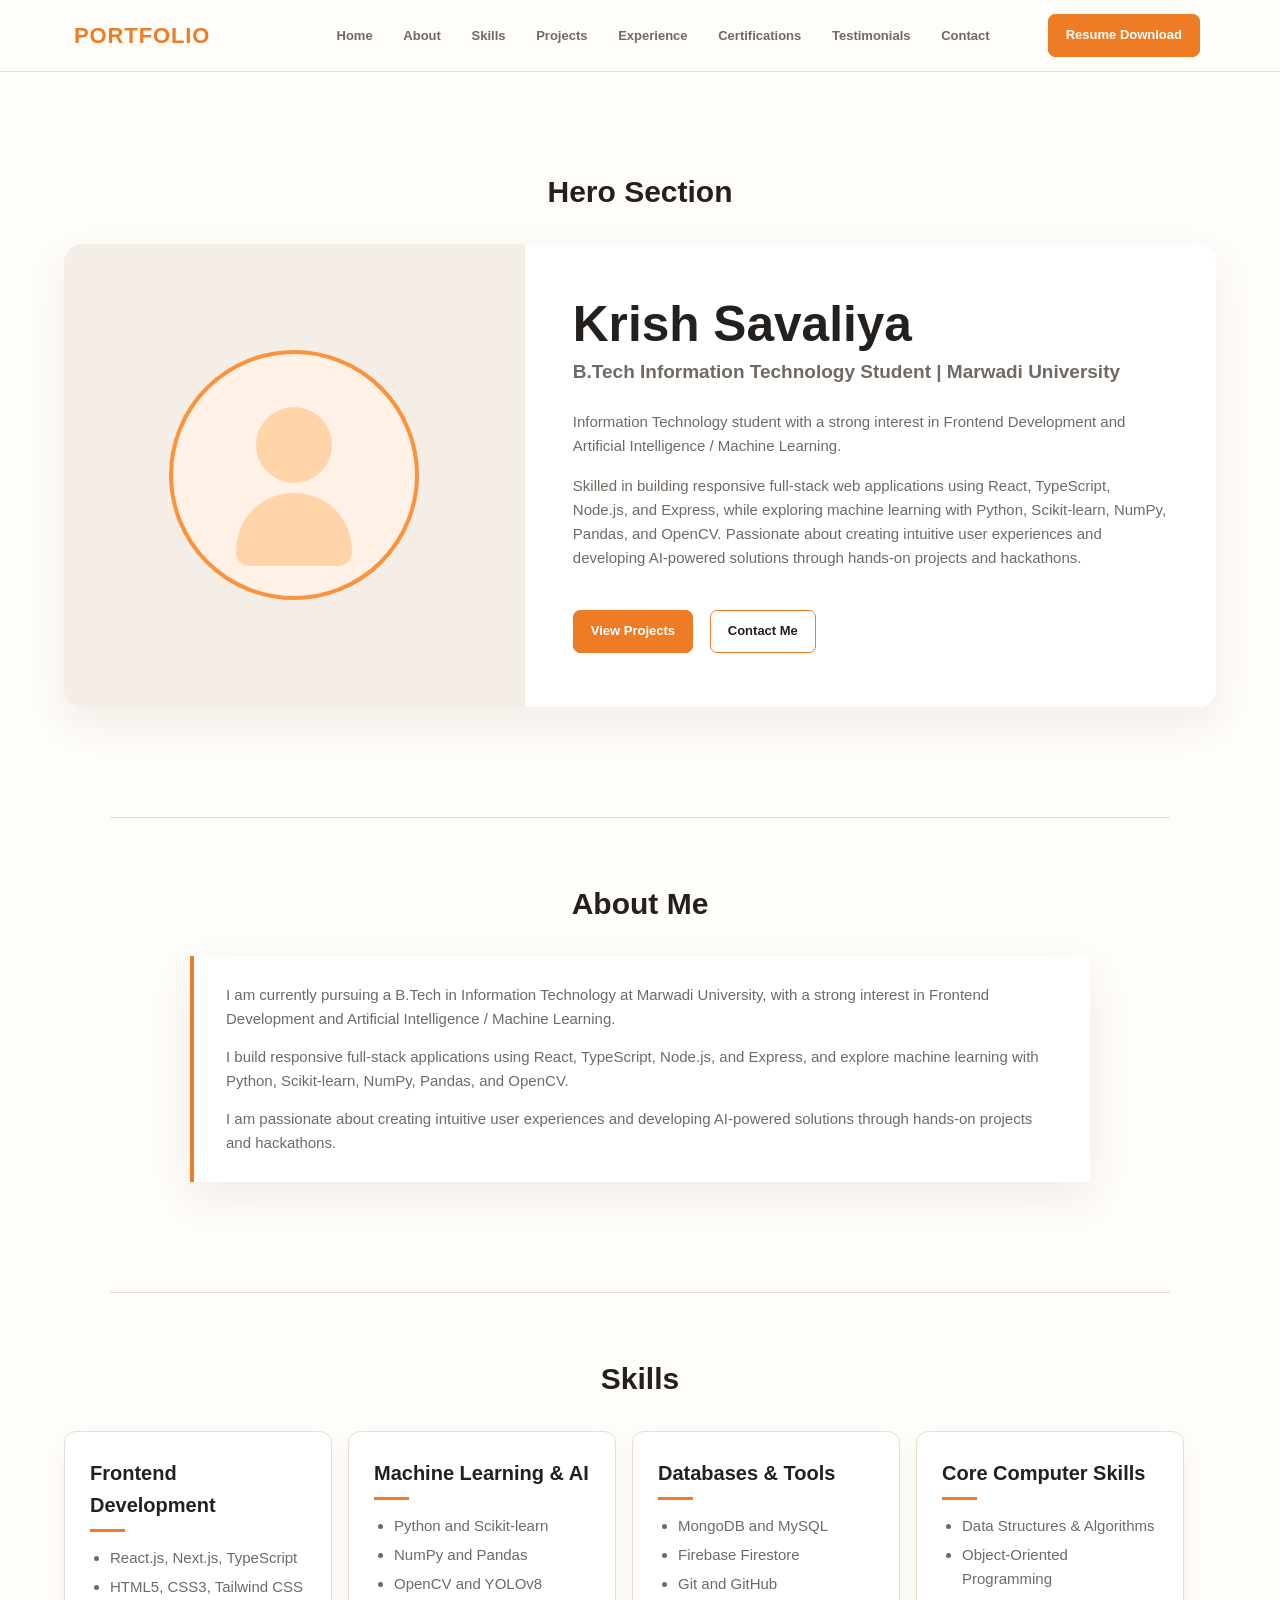
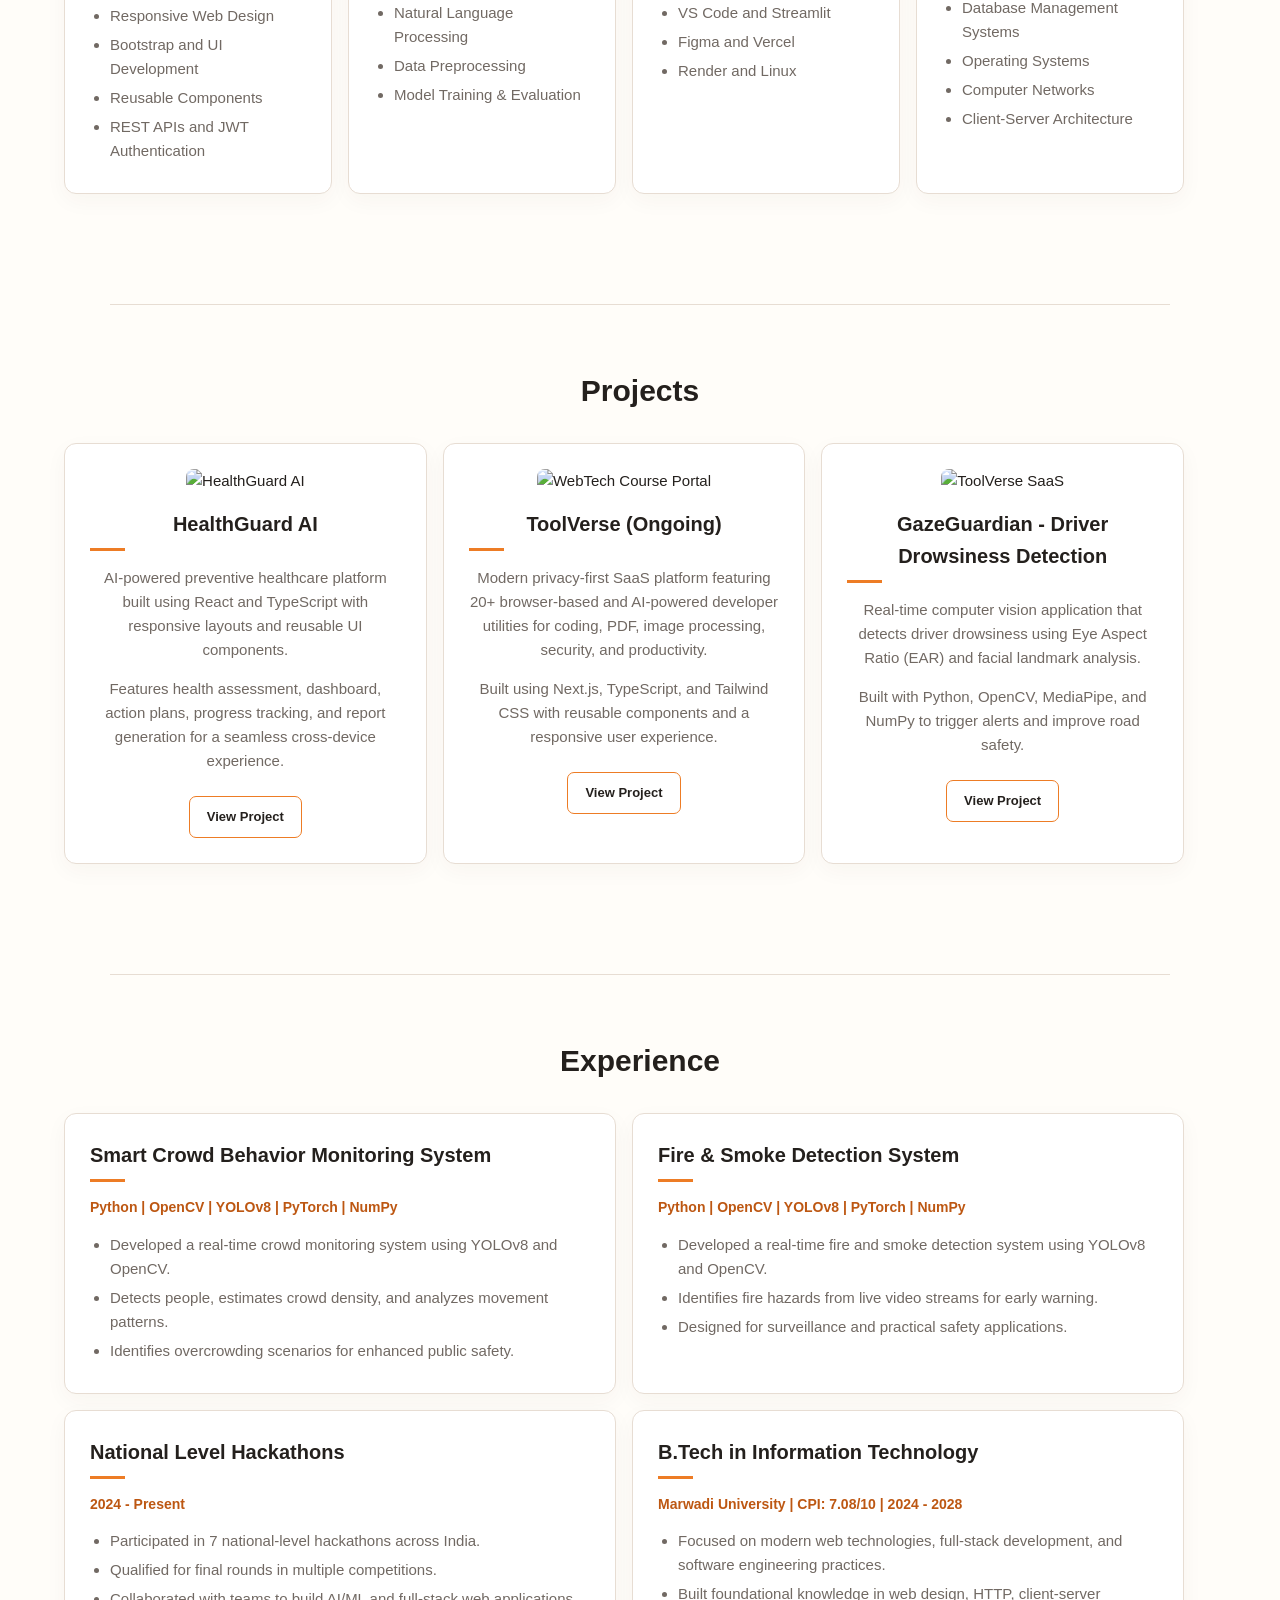
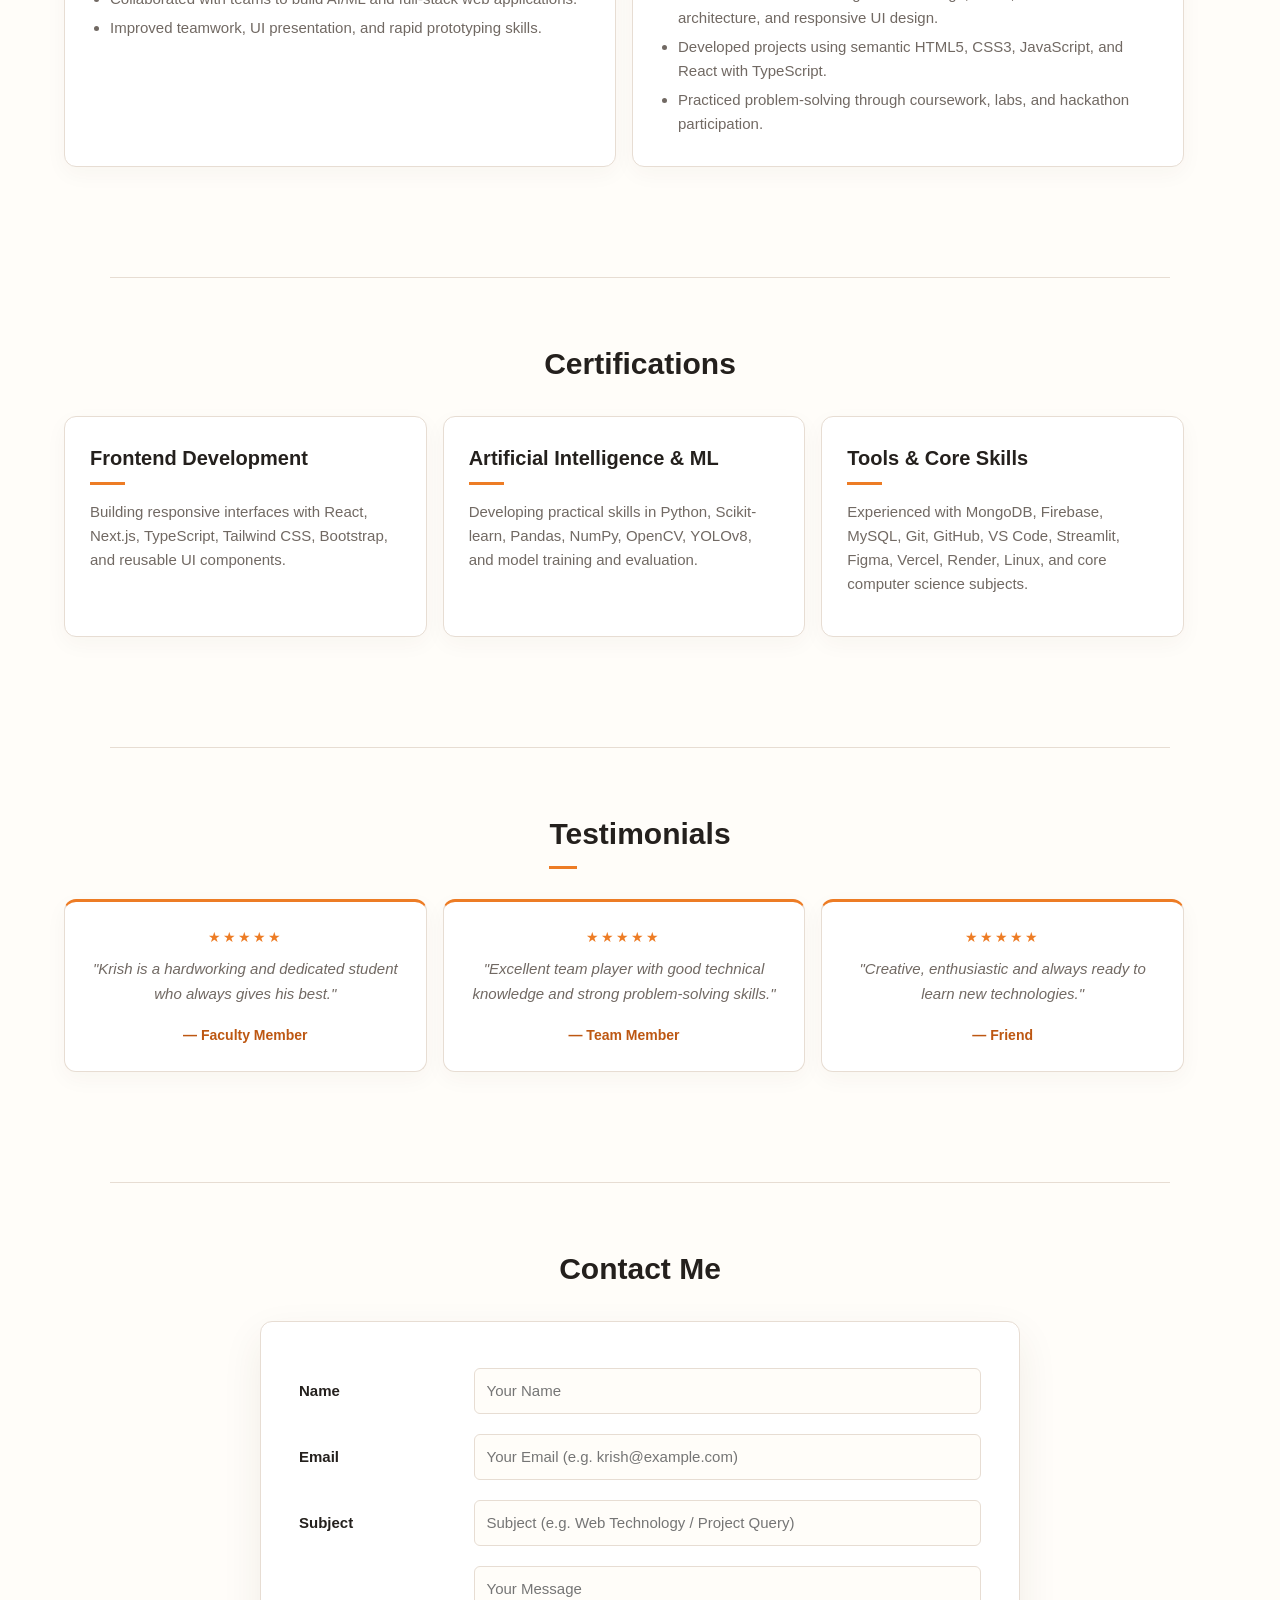
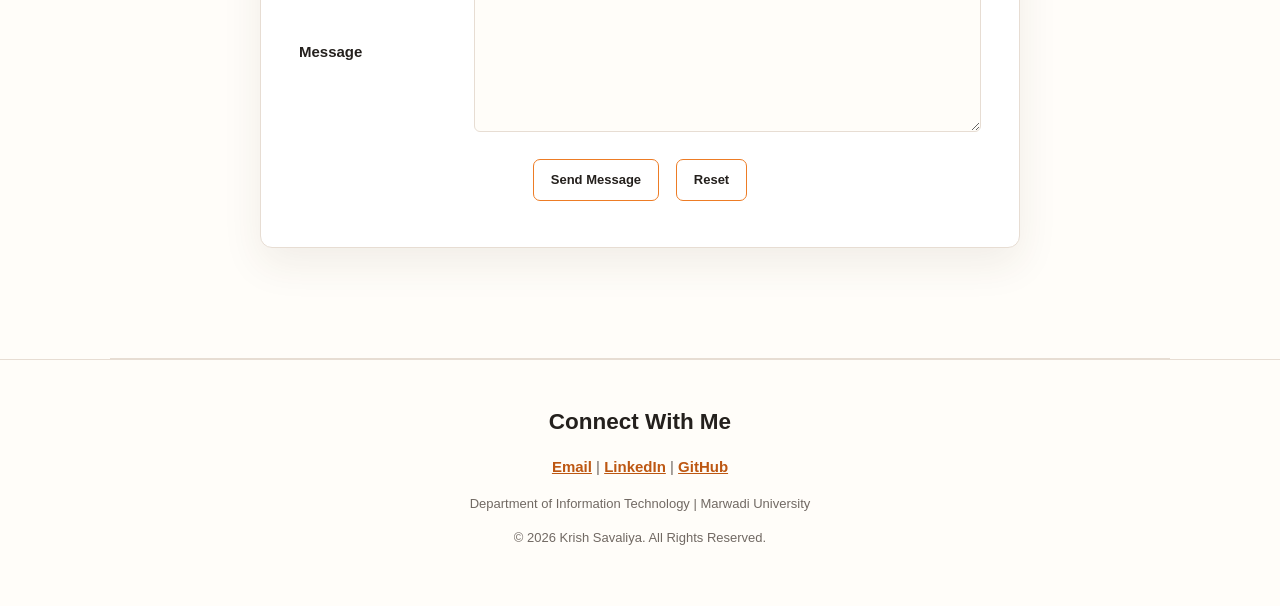
==== commit bd9edc9e: "Update portfolio content and styling" ====
--- a/index.html
+++ b/index.html
@@ -1,480 +1,647 @@
 <!doctype html>
 <html lang="en">
-<head>
-<meta charset="UTF-8" />
-<meta name="viewport" content="width=device-width, initial-scale=1.0" />
-<meta name="description" content="Krish Savaliya - Personal Portfolio Webpage | Marwadi University IT Student | Web Technology (01IT0505)" />
-<meta name="keywords" content="Krish Savaliya, Portfolio, HTML5, CSS3, Web Technology, Marwadi University" />
-<meta name="author" content="Krish Savaliya" />
-<title>Krish Savaliya | Portfolio</title>
-<link rel="stylesheet" href="style.css" />
-</head>
-<body>
-
-<!-- ===================== NAVIGATION ===================== -->
-<header class="site-header">
-<table class="nav-table" border="0" width="100%" cellpadding="10">
-<tr>
-<td class="logo-cell" width="20%">
-<h2 class="logo-text">PORTFOLIO</h2>
-</td>
-<td class="nav-cell" align="center">
-<a class="nav-link" href="#hero"><b>Home</b></a>
-&nbsp;&nbsp;
-<a class="nav-link" href="#about"><b>About</b></a>
-&nbsp;&nbsp;
-<a class="nav-link" href="#skills"><b>Skills</b></a>
-&nbsp;&nbsp;
-<a class="nav-link" href="#projects"><b>Projects</b></a>
-&nbsp;&nbsp;
-<a class="nav-link" href="#experience"><b>Experience</b></a>
-&nbsp;&nbsp;
-<a class="nav-link" href="#certifications"><b>Certifications</b></a>
-&nbsp;&nbsp;
-<a class="nav-link" href="#testimonials"><b>Testimonials</b></a>
-&nbsp;&nbsp;
-<a class="nav-link" href="#contact"><b>Contact</b></a>
-</td>
-<td class="resume-cell" align="center">
-<a href="resume.pdf" download>
-<button class="btn btn-resume">Resume Download</button>
-</a>
-</td>
-</tr>
-</table>
-</header>
-
-<br /><br />
-
-<!-- ===================== HERO SECTION ===================== -->
-<section id="hero" class="hero-section">
-<center>
-<h1 class="section-title">Hero Section</h1>
-</center>
-
-<table class="hero-table" border="0" width="95%" align="center" cellpadding="20">
-<tr>
-<td class="hero-img-cell" width="40%" align="center">
-<div class="hero-img-wrapper">
-<img class="hero-img" src="profile.jpg" alt="Krish Savaliya" width="250" height="250" />
-</div>
-</td>
-
-<td class="hero-content-cell">
-<h1 class="hero-name">Krish Savaliya</h1>
-<h2 class="hero-subtitle">B.Tech Information Technology Student | Marwadi University</h2>
-
-<p class="hero-bio">
-Information Technology student passionate about Web Technology, Frontend
-Development, Artificial Intelligence, and Machine Learning.
-</p>
-
-<p class="hero-bio">
-Currently pursuing Web Technology (01IT0505) under the Department of Information Technology.
-Dedicated to building responsive web applications using HTML5, CSS3, Flexbox, Grid, and client-server architectures.
-</p>
-
-<br />
-
-<a href="#projects" class="btn-link"><button class="btn btn-primary">View Projects</button></a>
-&nbsp;&nbsp;
-<a href="#contact" class="btn-link"><button class="btn btn-secondary">Contact Me</button></a>
-</td>
-</tr>
-</table>
-</section>
-
-<br /><br />
-<hr class="section-divider" />
-
-<!-- ===================== ABOUT ===================== -->
-<section id="about" class="about-section">
-<center>
-<h1 class="section-title">About Me</h1>
-</center>
-
-<div class="about-card">
-<p class="about-text">
-I am currently pursuing a B.Tech in Information Technology at Marwadi University. I am deeply interested in Frontend Web Development, Web Architecture, and Artificial Intelligence / Machine Learning.
-</p>
-
-<p class="about-text">
-Through the Web Technology course (01IT0505) under Prof. Tejas Chauhan, I have mastered core web design principles including User-Centric Design, F-Pattern layouts, Active &amp; Passive White Space, Client-Server HTTP protocols (GET, POST, PUT, DELETE), and DNS resolution workflows.
-</p>
-
-<p class="about-text">
-I specialize in constructing well-structured HTML5 documents using semantic elements (&lt;header&gt;, &lt;nav&gt;, &lt;section&gt;, &lt;article&gt;, &lt;aside&gt;, &lt;footer&gt;) and crafting modern, fully responsive CSS3 stylesheets utilizing CSS Variables, Flexbox, Grid layouts, 2D/3D Transforms, and Media Queries.
-</p>
-</div>
-</section>
-
-<br /><br />
-<hr class="section-divider" />
-
-<!-- ===================== SKILLS ===================== -->
-<section id="skills" class="skills-section">
-<center>
-<h1 class="section-title">Skills</h1>
-</center>
-
-<table class="skills-table" border="0" width="95%" align="center" cellpadding="15">
-<tr class="skills-row">
-
-<td class="skill-card" width="25%" valign="top">
-<h2 class="card-title">HTML5 &amp; Structure</h2>
-<ul class="skill-list">
-<li>HTML5 Semantic Tags</li>
-<li>XHTML Strict Rules</li>
-<li>Form Validation Attributes</li>
-<li>Special Character Entities</li>
-<li>HTML Multimedia (&lt;video&gt;, &lt;audio&gt;)</li>
-<li>Iframes &amp; DOCTYPE Standards</li>
-</ul>
-</td>
-
-<td class="skill-card" width="25%" valign="top">
-<h2 class="card-title">CSS3 &amp; Layout Mechanics</h2>
-<ul class="skill-list">
-<li>CSS Variables (:root &amp; var())</li>
-<li>Flexbox Layout Mechanics</li>
-<li>CSS Grid System &amp; fr Units</li>
-<li>Box Model &amp; Border Radius</li>
-<li>Positioning (Sticky, Relative, Absolute)</li>
-<li>Responsive Media Queries</li>
-</ul>
-</td>
-
-<td class="skill-card" width="25%" valign="top">
-<h2 class="card-title">Visual Effects &amp; Design</h2>
-<ul class="skill-list">
-<li>2D &amp; 3D Transforms (rotate, scale)</li>
-<li>Transitions &amp; Keyframe Animations</li>
-<li>Linear &amp; Radial Gradients</li>
-<li>Box-Shadow &amp; Text-Shadow</li>
-<li>Clip-Path Styling</li>
-<li>F-Pattern &amp; User-Centric Design</li>
-</ul>
-</td>
-
-<td class="skill-card" width="25%" valign="top">
-<h2 class="card-title">Web Protocols &amp; Servers</h2>
-<ul class="skill-list">
-<li>HTTP/1.1 &amp; Request Methods (GET, POST)</li>
-<li>HTTP Response Status Codes (2xx, 4xx, 5xx)</li>
-<li>Client-Server Architecture &amp; DNS</li>
-<li>Apache HTTP Server &amp; NGINX</li>
-<li>WAMP / XAMPP Stack Setup</li>
-<li>Browser Developer Tools (Inspect Element)</li>
-</ul>
-</td>
-
-</tr>
-</table>
-</section>
-
-<br /><br />
-<hr class="section-divider" />
-
-<!-- ===================== PROJECTS ===================== -->
-<section id="projects" class="projects-section">
-<center>
-<h1 class="section-title">Projects</h1>
-</center>
-
-<table class="projects-table" border="0" width="95%" align="center" cellpadding="20">
-<tr class="projects-row">
-
-<!-- Project 1 -->
-<td class="project-card" width="33%" valign="top" align="center">
-<img
-class="project-img"
-src="image.jpg"
-alt="HealthGuard AI"
-width="220"
-height="150"
-/>
-
-<h2 class="card-title">HealthGuard AI</h2>
-
-<p class="project-desc">
-AI-powered preventive healthcare web application built using HTML5 semantic elements, structured form controls, and responsive CSS Grid layout cards.
-</p>
-
-<p class="project-desc">
-Features health assessment questionnaires, progress tracking dashboards, and printable report layouts.
-</p>
-
-<a href="#contact" class="project-link">
-<button class="btn btn-project">View Project</button>
-</a>
-</td>
-
-<!-- Project 2 -->
-<td class="project-card" width="33%" valign="top" align="center">
-<img
-class="project-img"
-src="image.jpg"
-alt="WebTech Course Portal"
-width="220"
-height="150"
-/>
-
-<h2 class="card-title">WebTech Course Portal</h2>
-
-<p class="project-desc">
-Educational web portal designed for Marwadi University IT Department (01IT0505) covering Client-Server Architecture, DNS Resolution, and HTTP Protocols.
-</p>
-
-<p class="project-desc">
-Built with structured HTML tables, CSS flexbox navigation, and interactive code examples.
-</p>
-
-<a href="#contact" class="project-link">
-<button class="btn btn-project">View Project</button>
-</a>
-</td>
-
-<!-- Project 3 -->
-<td class="project-card" width="33%" valign="top" align="center">
-<img class="project-img" src="image.jpg" alt="ToolVerse SaaS" width="220" height="150" />
-
-<h2 class="card-title">ToolVerse</h2>
-
-<p class="project-desc">
-Privacy-first browser-based developer platform featuring 33+ web utility tools, color palette generators, and QR code tools.
-</p>
-
-<p class="project-desc">
-Designed with ToolVerse's signature warm cream aesthetic, CSS variables, and 2D hover transforms.
-</p>
-
-<a href="#contact" class="project-link">
-<button class="btn btn-project">View Project</button>
-</a>
-</td>
-
-</tr>
-</table>
-</section>
-
-<br /><br />
-<hr class="section-divider" />
-
-<!-- ===================== EXPERIENCE ===================== -->
-<section id="experience" class="experience-section">
-<center>
-<h1 class="section-title">Experience</h1>
-</center>
-
-<table class="experience-table" width="95%" align="center" border="0" cellpadding="15">
-
-<tr class="experience-row">
-
-<td class="experience-card" width="50%" valign="top">
-<h2 class="card-title">Web Technology (01IT0505)</h2>
-<h4 class="card-subtitle">Marwadi University | 2026</h4>
-
-<ul class="experience-list">
-<li>Mastered Unit 1 (Web Design Principles, HTTP, Client-Server Architecture).</li>
-<li>Mastered Unit 2 (HTML5 Structure, CSS3 Flexbox, Grid, Transforms &amp; Media Queries).</li>
-<li>Implemented semantic HTML pages adhering to XHTML strict validation standards.</li>
-<li>Designed user-centric layouts following the F-Pattern and white space principles.</li>
-</ul>
-</td>
-
-<td class="experience-card" width="50%" valign="top">
-<h2 class="card-title">National Level Hackathons</h2>
-<h4 class="card-subtitle">2024 - Present</h4>
-
-<ul class="experience-list">
-<li>Participated in 7 National Level Hackathons across India.</li>
-<li>Qualified for final rounds in multiple high-stakes competitions.</li>
-<li>Collaborated with teams to rapidly prototype AI/ML and Web applications.</li>
-<li>Enhanced problem-solving, UI presentation, and teamwork skills.</li>
-</ul>
-</td>
-
-</tr>
-
-<tr class="experience-row">
-
-<td class="experience-card" width="50%" valign="top">
-<h2 class="card-title">Frontend Web Development</h2>
-<h4 class="card-subtitle">Personal Projects &amp; Lab Work</h4>
-
-<ul class="experience-list">
-<li>Developing responsive web interfaces using pure HTML5 and CSS3.</li>
-<li>Building reusable UI card structures and form controls with CSS variables.</li>
-<li>Styling interactive navigation headers, pseudo-classes, and hover states.</li>
-<li>Optimizing layouts for mobile, tablet, and desktop viewports via `@media` queries.</li>
-</ul>
-</td>
-
-<td class="experience-card" width="50%" valign="top">
-<h2 class="card-title">Web Servers &amp; Architecture</h2>
-<h4 class="card-subtitle">Practical Exploration</h4>
-
-<ul class="experience-list">
-<li>Configured Apache HTTP Server and XAMPP local environment setups.</li>
-<li>Explored HTTP request/response lifecycles, GET/POST methods, and status codes.</li>
-<li>Studied NGINX event-driven architecture and IIS web server deployments.</li>
-<li>Utilized browser inspection tools to audit DOM elements and CSS box models.</li>
-</ul>
-</td>
-
-</tr>
-</table>
-</section>
-
-<br /><br />
-<hr class="section-divider" />
-
-<!-- ===================== CERTIFICATIONS ===================== -->
-<section id="certifications" class="certifications-section">
-<center>
-<h1 class="section-title">Certifications</h1>
-</center>
-
-<table class="certifications-table" width="95%" align="center" border="0" cellpadding="20">
-<tr class="certifications-row">
-
-<td class="certification-card" width="33%" valign="top">
-<h2 class="card-title">Web Technology &amp; HTML5/CSS3</h2>
-<p class="certification-desc">
-Completed coursework and lab practicals in Web Technology (01IT0505) covering HTML5, CSS3 Grid/Flexbox, HTTP protocols, and Web Design Principles.
-</p>
-</td>
-
-<td class="certification-card" width="33%" valign="top">
-<h2 class="card-title">Frontend Web Architecture</h2>
-<p class="certification-desc">
-Hands-on certification in responsive web design, CSS variables, 2D/3D transformations, XHTML validation, and browser compatibility.
-</p>
-</td>
-
-<td class="certification-card" width="33%" valign="top">
-<h2 class="card-title">Artificial Intelligence &amp; ML</h2>
-<p class="certification-desc">
-Pursuing practical learning and certifications in Python, Machine Learning models, Scikit-learn, and OpenCV computer vision applications.
-</p>
-</td>
-
-</tr>
-</table>
-</section>
-
-<br /><br />
-<hr class="section-divider" />
-
-<!-- ===================== TESTIMONIALS ===================== -->
-<section id="testimonials" class="testimonials-section">
-<center>
-<h1 class="section-title">Testimonials</h1>
-</center>
-
-<table class="testimonials-table" width="95%" align="center" border="0" cellpadding="20">
-<tr class="testimonials-row">
-
-<td class="testimonial-card" width="33%" valign="top">
-<p class="testimonial-quote">
-&quot;Krish is an enthusiastic student with strong problem-solving skills in Web Technology. He consistently builds well-structured HTML and CSS projects adhering to web standards.&quot;
-</p>
-<b class="testimonial-author">— Faculty Mentor (Dept. of IT)</b>
-</td>
-
-<td class="testimonial-card" width="33%" valign="top">
-<p class="testimonial-quote">
-&quot;An excellent teammate who communicates effectively and contributes clean, responsive UI layouts during national hackathons.&quot;
-</p>
-<b class="testimonial-author">— Hackathon Team Member</b>
-</td>
-
-<td class="testimonial-card" width="33%" valign="top">
-<p class="testimonial-quote">
-&quot;Dedicated, creative, and passionate about Frontend Web Development, Artificial Intelligence, and building intuitive user experiences.&quot;
-</p>
-<b class="testimonial-author">— Peer</b>
-</td>
-
-</tr>
-</table>
-</section>
-
-<br /><br />
-<hr class="section-divider" />
-
-<!-- ===================== CONTACT ===================== -->
-<section id="contact" class="contact-section">
-<center>
-<h1 class="section-title">Contact Me</h1>
-</center>
-
-<form class="contact-form" action="#" method="post">
-<table class="contact-table" width="60%" align="center" border="0" cellpadding="10">
-
-<tr class="form-row">
-<td class="form-label">Name</td>
-<td class="form-field">
-<input class="form-input" type="text" name="name" placeholder="Your Name" required="required" />
-</td>
-</tr>
-
-<tr class="form-row">
-<td class="form-label">Email</td>
-<td class="form-field">
-<input class="form-input" type="email" name="email" placeholder="Your Email (e.g. krish@example.com)" required="required" />
-</td>
-</tr>
-
-<tr class="form-row">
-<td class="form-label">Subject</td>
-<td class="form-field">
-<input class="form-input" type="text" name="subject" placeholder="Subject (e.g. Web Technology / Project Query)" required="required" />
-</td>
-</tr>
-
-<tr class="form-row">
-<td class="form-label">Message</td>
-<td class="form-field">
-<textarea class="form-textarea" rows="6" cols="40" placeholder="Your Message" required="required"></textarea>
-</td>
-</tr>
-
-<tr class="form-row form-actions-row">
-<td class="form-actions" colspan="2" align="center">
-<input class="btn btn-submit" type="submit" value="Send Message" />
-&nbsp;&nbsp;
-<input class="btn btn-reset" type="reset" value="Reset" />
-</td>
-</tr>
-
-</table>
-</form>
-</section>
-
-<br /><br />
-<hr class="section-divider" />
-
-<!-- ===================== FOOTER ===================== -->
-<footer class="site-footer">
-<center>
-
-<h2 class="footer-title">Connect With Me</h2>
-
-<p class="footer-links">
-<a class="footer-link" href="mailto:krishsavaliya018@gmail.com">Email</a>
-|
-<a class="footer-link" href="https://www.linkedin.com/in/krish-savaliya-5a139a31a/" target="_blank">LinkedIn</a>
-|
-<a class="footer-link" href="https://github.com/Krish130910" target="_blank">GitHub</a>
-</p>
-
-<p class="footer-contact">Department of Information Technology | Marwadi University</p>
-
-<p class="footer-copy">&copy; 2026 Krish Savaliya. All Rights Reserved.</p>
-
-</center>
-</footer>
-
-</body>
-</html>+  <head>
+    <meta charset="UTF-8" />
+    <meta name="viewport" content="width=device-width, initial-scale=1.0" />
+    <meta
+      name="description"
+      content="Krish Savaliya - Personal Portfolio Webpage | Marwadi University IT Student | Web Technology (01IT0505)"
+    />
+    <meta
+      name="keywords"
+      content="Krish Savaliya, Portfolio, HTML5, CSS3, Web Technology, Marwadi University"
+    />
+    <meta name="author" content="Krish Savaliya" />
+    <title>Krish Savaliya | Portfolio</title>
+    <link rel="stylesheet" href="style.css" />
+  </head>
+  <body>
+    <header class="site-header">
+      <table class="nav-table" border="0" width="100%" cellpadding="10">
+        <tr>
+          <td class="logo-cell" width="20%">
+            <h2 class="logo-text">PORTFOLIO</h2>
+          </td>
+          <td class="nav-cell" align="center">
+            <a class="nav-link" href="#hero"><b>Home</b></a>
+            &nbsp;&nbsp;
+            <a class="nav-link" href="#about"><b>About</b></a>
+            &nbsp;&nbsp;
+            <a class="nav-link" href="#skills"><b>Skills</b></a>
+            &nbsp;&nbsp;
+            <a class="nav-link" href="#projects"><b>Projects</b></a>
+            &nbsp;&nbsp;
+            <a class="nav-link" href="#experience"><b>Experience</b></a>
+            &nbsp;&nbsp;
+            <a class="nav-link" href="#certifications"><b>Certifications</b></a>
+            &nbsp;&nbsp;
+            <a class="nav-link" href="#testimonials"><b>Testimonials</b></a>
+            &nbsp;&nbsp;
+            <a class="nav-link" href="#contact"><b>Contact</b></a>
+          </td>
+          <td class="resume-cell" align="center">
+            <a href="resume.pdf" download>
+              <button class="btn btn-resume">Resume Download</button>
+            </a>
+          </td>
+        </tr>
+      </table>
+    </header>
+
+    <br /><br />
+
+    <section id="hero" class="hero-section">
+      <center>
+        <h1 class="section-title">Hero Section</h1>
+      </center>
+
+      <table
+        class="hero-table"
+        border="0"
+        width="95%"
+        align="center"
+        cellpadding="20"
+      >
+        <tr>
+          <td class="hero-img-cell" width="40%" align="center">
+            <div class="hero-img-wrapper">
+              <svg
+                class="hero-img"
+                viewBox="0 0 250 250"
+                xmlns="http://www.w3.org/2000/svg"
+                width="250"
+                height="250"
+              >
+                <circle
+                  cx="125"
+                  cy="125"
+                  r="123"
+                  fill="#FFF1E6"
+                  stroke="#FB923C"
+                  stroke-width="4"
+                />
+                <circle cx="125" cy="95" r="38" fill="#FFD4A8" />
+                <path
+                  d="M67 202c0-35 26-59 58-59s58 24 58 59c0 8-6 14-14 14H81c-8 0-14-6-14-14Z"
+                  fill="#FFD4A8"
+                />
+              </svg>
+            </div>
+          </td>
+
+          <td class="hero-content-cell">
+            <h1 class="hero-name">Krish Savaliya</h1>
+            <h2 class="hero-subtitle">
+              B.Tech Information Technology Student | Marwadi University
+            </h2>
+
+            <p class="hero-bio">
+              Information Technology student with a strong interest in Frontend
+              Development and Artificial Intelligence / Machine Learning.
+            </p>
+
+            <p class="hero-bio">
+              Skilled in building responsive full-stack web applications using
+              React, TypeScript, Node.js, and Express, while exploring machine
+              learning with Python, Scikit-learn, NumPy, Pandas, and OpenCV.
+              Passionate about creating intuitive user experiences and
+              developing AI-powered solutions through hands-on projects and
+              hackathons.
+            </p>
+
+            <br />
+
+            <a href="#projects" class="btn-link"
+              ><button class="btn btn-primary">View Projects</button></a
+            >
+            &nbsp;&nbsp;
+            <a href="#contact" class="btn-link"
+              ><button class="btn btn-secondary">Contact Me</button></a
+            >
+          </td>
+        </tr>
+      </table>
+    </section>
+
+    <br /><br />
+    <hr class="section-divider" />
+
+    <section id="about" class="about-section">
+      <center>
+        <h1 class="section-title">About Me</h1>
+      </center>
+
+      <div class="about-card">
+        <p class="about-text">
+          I am currently pursuing a B.Tech in Information Technology at Marwadi
+          University, with a strong interest in Frontend Development and
+          Artificial Intelligence / Machine Learning.
+        </p>
+
+        <p class="about-text">
+          I build responsive full-stack applications using React, TypeScript,
+          Node.js, and Express, and explore machine learning with Python,
+          Scikit-learn, NumPy, Pandas, and OpenCV.
+        </p>
+
+        <p class="about-text">
+          I am passionate about creating intuitive user experiences and
+          developing AI-powered solutions through hands-on projects and
+          hackathons.
+        </p>
+      </div>
+    </section>
+
+    <br /><br />
+    <hr class="section-divider" />
+
+    <section id="skills" class="skills-section">
+      <center>
+        <h1 class="section-title">Skills</h1>
+      </center>
+
+      <table
+        class="skills-table"
+        border="0"
+        width="95%"
+        align="center"
+        cellpadding="15"
+      >
+        <tr class="skills-row">
+          <td class="skill-card" width="25%" valign="top">
+            <h2 class="card-title">Frontend Development</h2>
+            <ul class="skill-list">
+              <li>React.js, Next.js, TypeScript</li>
+              <li>HTML5, CSS3, Tailwind CSS</li>
+              <li>Responsive Web Design</li>
+              <li>Bootstrap and UI Development</li>
+              <li>Reusable Components</li>
+              <li>REST APIs and JWT Authentication</li>
+            </ul>
+          </td>
+
+          <td class="skill-card" width="25%" valign="top">
+            <h2 class="card-title">Machine Learning &amp; AI</h2>
+            <ul class="skill-list">
+              <li>Python and Scikit-learn</li>
+              <li>NumPy and Pandas</li>
+              <li>OpenCV and YOLOv8</li>
+              <li>Natural Language Processing</li>
+              <li>Data Preprocessing</li>
+              <li>Model Training &amp; Evaluation</li>
+            </ul>
+          </td>
+
+          <td class="skill-card" width="25%" valign="top">
+            <h2 class="card-title">Databases &amp; Tools</h2>
+            <ul class="skill-list">
+              <li>MongoDB and MySQL</li>
+              <li>Firebase Firestore</li>
+              <li>Git and GitHub</li>
+              <li>VS Code and Streamlit</li>
+              <li>Figma and Vercel</li>
+              <li>Render and Linux</li>
+            </ul>
+          </td>
+
+          <td class="skill-card" width="25%" valign="top">
+            <h2 class="card-title">Core Computer Skills</h2>
+            <ul class="skill-list">
+              <li>Data Structures &amp; Algorithms</li>
+              <li>Object-Oriented Programming</li>
+              <li>Database Management Systems</li>
+              <li>Operating Systems</li>
+              <li>Computer Networks</li>
+              <li>Client-Server Architecture</li>
+            </ul>
+          </td>
+        </tr>
+      </table>
+    </section>
+
+    <br /><br />
+    <hr class="section-divider" />
+
+    <section id="projects" class="projects-section">
+      <center>
+        <h1 class="section-title">Projects</h1>
+      </center>
+
+      <table
+        class="projects-table"
+        border="0"
+        width="95%"
+        align="center"
+        cellpadding="20"
+      >
+        <tr class="projects-row">
+          <td class="project-card" width="33%" valign="top" align="center">
+            <img
+              class="project-img"
+              src="image.jpg"
+              alt="HealthGuard AI"
+              width="220"
+              height="150"
+            />
+
+            <h2 class="card-title">HealthGuard AI</h2>
+
+            <p class="project-desc">
+              AI-powered preventive healthcare platform built using React and
+              TypeScript with responsive layouts and reusable UI components.
+            </p>
+
+            <p class="project-desc">
+              Features health assessment, dashboard, action plans, progress
+              tracking, and report generation for a seamless cross-device
+              experience.
+            </p>
+
+            <a href="#contact" class="project-link">
+              <button class="btn btn-project">View Project</button>
+            </a>
+          </td>
+
+          <td class="project-card" width="33%" valign="top" align="center">
+            <img
+              class="project-img"
+              src="image.jpg"
+              alt="WebTech Course Portal"
+              width="220"
+              height="150"
+            />
+
+            <h2 class="card-title">ToolVerse (Ongoing)</h2>
+
+            <p class="project-desc">
+              Modern privacy-first SaaS platform featuring 20+ browser-based and
+              AI-powered developer utilities for coding, PDF, image processing,
+              security, and productivity.
+            </p>
+
+            <p class="project-desc">
+              Built using Next.js, TypeScript, and Tailwind CSS with reusable
+              components and a responsive user experience.
+            </p>
+
+            <a href="#contact" class="project-link">
+              <button class="btn btn-project">View Project</button>
+            </a>
+          </td>
+
+          <td class="project-card" width="33%" valign="top" align="center">
+            <img
+              class="project-img"
+              src="image.jpg"
+              alt="ToolVerse SaaS"
+              width="220"
+              height="150"
+            />
+
+            <h2 class="card-title">
+              GazeGuardian - Driver Drowsiness Detection
+            </h2>
+
+            <p class="project-desc">
+              Real-time computer vision application that detects driver
+              drowsiness using Eye Aspect Ratio (EAR) and facial landmark
+              analysis.
+            </p>
+
+            <p class="project-desc">
+              Built with Python, OpenCV, MediaPipe, and NumPy to trigger alerts
+              and improve road safety.
+            </p>
+
+            <a href="#contact" class="project-link">
+              <button class="btn btn-project">View Project</button>
+            </a>
+          </td>
+        </tr>
+      </table>
+    </section>
+
+    <br /><br />
+    <hr class="section-divider" />
+
+    <section id="experience" class="experience-section">
+      <center>
+        <h1 class="section-title">Experience</h1>
+      </center>
+
+      <table
+        class="experience-table"
+        width="95%"
+        align="center"
+        border="0"
+        cellpadding="15"
+      >
+        <tr class="experience-row">
+          <td class="experience-card" width="50%" valign="top">
+            <h2 class="card-title">Smart Crowd Behavior Monitoring System</h2>
+            <h4 class="card-subtitle">
+              Python | OpenCV | YOLOv8 | PyTorch | NumPy
+            </h4>
+
+            <ul class="experience-list">
+              <li>
+                Developed a real-time crowd monitoring system using YOLOv8 and
+                OpenCV.
+              </li>
+              <li>
+                Detects people, estimates crowd density, and analyzes movement
+                patterns.
+              </li>
+              <li>
+                Identifies overcrowding scenarios for enhanced public safety.
+              </li>
+            </ul>
+          </td>
+
+          <td class="experience-card" width="50%" valign="top">
+            <h2 class="card-title">Fire &amp; Smoke Detection System</h2>
+            <h4 class="card-subtitle">
+              Python | OpenCV | YOLOv8 | PyTorch | NumPy
+            </h4>
+
+            <ul class="experience-list">
+              <li>
+                Developed a real-time fire and smoke detection system using
+                YOLOv8 and OpenCV.
+              </li>
+              <li>
+                Identifies fire hazards from live video streams for early
+                warning.
+              </li>
+              <li>
+                Designed for surveillance and practical safety applications.
+              </li>
+            </ul>
+          </td>
+        </tr>
+
+        <tr class="experience-row">
+          <td class="experience-card" width="50%" valign="top">
+            <h2 class="card-title">National Level Hackathons</h2>
+            <h4 class="card-subtitle">2024 - Present</h4>
+
+            <ul class="experience-list">
+              <li>Participated in 7 national-level hackathons across India.</li>
+              <li>Qualified for final rounds in multiple competitions.</li>
+              <li>
+                Collaborated with teams to build AI/ML and full-stack web
+                applications.
+              </li>
+              <li>
+                Improved teamwork, UI presentation, and rapid prototyping
+                skills.
+              </li>
+            </ul>
+          </td>
+
+          <td class="experience-card" width="50%" valign="top">
+            <h2 class="card-title">B.Tech in Information Technology</h2>
+            <h4 class="card-subtitle">
+              Marwadi University | CPI: 7.08/10 | 2024 - 2028
+            </h4>
+
+            <ul class="experience-list">
+              <li>
+                Focused on modern web technologies, full-stack development, and
+                software engineering practices.
+              </li>
+              <li>
+                Built foundational knowledge in web design, HTTP, client-server
+                architecture, and responsive UI design.
+              </li>
+              <li>
+                Developed projects using semantic HTML5, CSS3, JavaScript, and
+                React with TypeScript.
+              </li>
+              <li>
+                Practiced problem-solving through coursework, labs, and
+                hackathon participation.
+              </li>
+            </ul>
+          </td>
+        </tr>
+      </table>
+    </section>
+
+    <br /><br />
+    <hr class="section-divider" />
+
+    <section id="certifications" class="certifications-section">
+      <center>
+        <h1 class="section-title">Certifications</h1>
+      </center>
+
+      <table
+        class="certifications-table"
+        width="95%"
+        align="center"
+        border="0"
+        cellpadding="20"
+      >
+        <tr class="certifications-row">
+          <td class="certification-card" width="33%" valign="top">
+            <h2 class="card-title">Frontend Development</h2>
+            <p class="certification-desc">
+              Building responsive interfaces with React, Next.js, TypeScript,
+              Tailwind CSS, Bootstrap, and reusable UI components.
+            </p>
+          </td>
+
+          <td class="certification-card" width="33%" valign="top">
+            <h2 class="card-title">Artificial Intelligence &amp; ML</h2>
+            <p class="certification-desc">
+              Developing practical skills in Python, Scikit-learn, Pandas,
+              NumPy, OpenCV, YOLOv8, and model training and evaluation.
+            </p>
+          </td>
+
+          <td class="certification-card" width="33%" valign="top">
+            <h2 class="card-title">Tools &amp; Core Skills</h2>
+            <p class="certification-desc">
+              Experienced with MongoDB, Firebase, MySQL, Git, GitHub, VS Code,
+              Streamlit, Figma, Vercel, Render, Linux, and core computer science
+              subjects.
+            </p>
+          </td>
+        </tr>
+      </table>
+    </section>
+
+    <br /><br />
+    <hr class="section-divider" />
+
+    <section id="testimonials" class="testimonials-section">
+      <center>
+        <h1 class="section-title">Testimonials</h1>
+      </center>
+
+      <table
+        class="testimonials-table"
+        width="95%"
+        align="center"
+        border="0"
+        cellpadding="20"
+      >
+        <tr class="testimonials-row">
+          <td class="testimonial-card" width="33%" valign="top">
+            <div class="testimonial-stars" aria-label="5 out of 5 stars">
+              ★★★★★
+            </div>
+            <p class="testimonial-quote">
+              &quot;Krish is a hardworking and dedicated student who always
+              gives his best.&quot;
+            </p>
+            <b class="testimonial-author">— Faculty Member</b>
+          </td>
+
+          <td class="testimonial-card" width="33%" valign="top">
+            <div class="testimonial-stars" aria-label="5 out of 5 stars">
+              ★★★★★
+            </div>
+            <p class="testimonial-quote">
+              &quot;Excellent team player with good technical knowledge and
+              strong problem-solving skills.&quot;
+            </p>
+            <b class="testimonial-author">— Team Member</b>
+          </td>
+
+          <td class="testimonial-card" width="33%" valign="top">
+            <div class="testimonial-stars" aria-label="5 out of 5 stars">
+              ★★★★★
+            </div>
+            <p class="testimonial-quote">
+              &quot;Creative, enthusiastic and always ready to learn new
+              technologies.&quot;
+            </p>
+            <b class="testimonial-author">— Friend</b>
+          </td>
+        </tr>
+      </table>
+    </section>
+
+    <br /><br />
+    <hr class="section-divider" />
+
+    <section id="contact" class="contact-section">
+      <center>
+        <h1 class="section-title">Contact Me</h1>
+      </center>
+
+      <form class="contact-form" action="#" method="post">
+        <table
+          class="contact-table"
+          width="60%"
+          align="center"
+          border="0"
+          cellpadding="10"
+        >
+          <tr class="form-row">
+            <td class="form-label">Name</td>
+            <td class="form-field">
+              <input
+                class="form-input"
+                type="text"
+                name="name"
+                placeholder="Your Name"
+                required="required"
+              />
+            </td>
+          </tr>
+
+          <tr class="form-row">
+            <td class="form-label">Email</td>
+            <td class="form-field">
+              <input
+                class="form-input"
+                type="email"
+                name="email"
+                placeholder="Your Email (e.g. krish@example.com)"
+                required="required"
+              />
+            </td>
+          </tr>
+
+          <tr class="form-row">
+            <td class="form-label">Subject</td>
+            <td class="form-field">
+              <input
+                class="form-input"
+                type="text"
+                name="subject"
+                placeholder="Subject (e.g. Web Technology / Project Query)"
+                required="required"
+              />
+            </td>
+          </tr>
+
+          <tr class="form-row">
+            <td class="form-label">Message</td>
+            <td class="form-field">
+              <textarea
+                class="form-textarea"
+                rows="6"
+                cols="40"
+                placeholder="Your Message"
+                required="required"
+              ></textarea>
+            </td>
+          </tr>
+
+          <tr class="form-row form-actions-row">
+            <td class="form-actions" colspan="2" align="center">
+              <input
+                class="btn btn-submit"
+                type="submit"
+                value="Send Message"
+              />
+              &nbsp;&nbsp;
+              <input class="btn btn-reset" type="reset" value="Reset" />
+            </td>
+          </tr>
+        </table>
+      </form>
+    </section>
+
+    <br /><br />
+    <hr class="section-divider" />
+
+    <footer class="site-footer">
+      <center>
+        <h2 class="footer-title">Connect With Me</h2>
+
+        <p class="footer-links">
+          <a class="footer-link" href="mailto:krishsavaliya018@gmail.com"
+            >Email</a
+          >
+          |
+          <a
+            class="footer-link"
+            href="https://www.linkedin.com/in/krish-savaliya-5a139a31a/"
+            target="_blank"
+            >LinkedIn</a
+          >
+          |
+          <a
+            class="footer-link"
+            href="https://github.com/Krish130910"
+            target="_blank"
+            >GitHub</a
+          >
+        </p>
+
+        <p class="footer-contact">
+          Department of Information Technology | Marwadi University
+        </p>
+
+        <p class="footer-copy">
+          &copy; 2026 Krish Savaliya. All Rights Reserved.
+        </p>
+      </center>
+    </footer>
+  </body>
+</html>
--- a/style.css
+++ b/style.css
@@ -1,1008 +1,526 @@
-/* ==========================================================================
-   KRISH SAVALIYA | PERSONAL PORTFOLIO STYLESHEET (style.css)
-   ToolVerse Signature Color Palette (Warm Cream #FAF8F5, Pure White #FFFFFF, Vibrant Orange #F97316)
-   Built strictly with standard CSS3: Variables, Flexbox, Grid, Box Model, Transitions & Media Queries.
-   ========================================================================== */
-
-/* --------------------------------------------------------------------------
-   1. CSS ARCHITECTURE & VARIABLES (:root) - TOOLVERSE THEME
-   -------------------------------------------------------------------------- */
 :root {
-  /* ToolVerse Signature Palette */
-  --primary-color: #F97316;         /* ToolVerse Signature Orange */
-  --primary-hover: #EA580C;         /* Deep Orange 600 */
-  --secondary-accent: #EA580C;      /* Rich Orange Accent */
-  --secondary-hover: #C2410C;       /* Dark Orange 700 */
-  --accent-soft: #FFEDD5;           /* Light Orange 100 soft badge/tint */
-
-  /* Background Shades (ToolVerse Warm Cream & Pure White) */
-  --bg-body: #FAF8F5;               /* ToolVerse Warm Cream Background */
-  --bg-card: #FFFFFF;               /* Pure White Elevated Card */
-  --bg-card-hover: #FFF7ED;         /* Warm Orange Tint Card Hover */
-  --bg-header: rgba(250, 248, 245, 0.95); /* Warm Glass Header */
-  --bg-input: #FFFFFF;              /* Input Background */
-
-  /* Typography Colors */
-  --text-main: #18181B;             /* Zinc 900 Charcoal Text */
-  --text-muted: #52525B;            /* Zinc 600 Muted Text */
-  --text-light: #3F3F46;            /* Zinc 700 Body Text */
-
-  /* Borders & Shadows */
-  --border-color: #E5E7EB;          /* Zinc 200 Subtle Border */
-  --border-hover: #F97316;          /* ToolVerse Orange Hover Border */
-  --border-focus: #F97316;          /* Active Focus Border */
-  --box-shadow: 0 4px 20px -2px rgba(0, 0, 0, 0.05), 0 2px 6px -1px rgba(0, 0, 0, 0.03);
-  --box-shadow-hover: 0 20px 30px -10px rgba(249, 115, 22, 0.2), 0 8px 15px -5px rgba(0, 0, 0, 0.06);
-  --text-shadow-heading: 0 2px 8px rgba(249, 115, 22, 0.25);
-
-  /* ToolVerse Gradients */
-  --gradient-hero: linear-gradient(135deg, #FAF8F5 0%, #FFF7ED 50%, #FAF8F5 100%);
-  --gradient-accent: linear-gradient(135deg, #F97316 0%, #EA580C 100%);
-  --gradient-card: linear-gradient(145deg, #FFFFFF, #FAF8F5);
-  --gradient-btn: linear-gradient(135deg, #F97316 0%, #EA580C 100%);
-}
-
-/* --------------------------------------------------------------------------
-   2. GLOBAL & BASE TYPOGRAPHY STYLES
-   -------------------------------------------------------------------------- */
+  --ink: #24201d;
+  --muted: #716963;
+  --paper: #fffdf9;
+  --surface: #ffffff;
+  --soft: #f4eee7;
+  --line: #e7ddd3;
+  --accent: #ed7c25;
+  --accent-dark: #bd5712;
+  --shadow: 0 16px 40px rgba(76, 48, 25, 0.08);
+}
+
 * {
   box-sizing: border-box;
-  margin: 0;
-  padding: 0;
 }
 
 html {
   scroll-behavior: smooth;
-  font-family: 'Segoe UI', -apple-system, BlinkMacSystemFont, Roboto, Helvetica, Arial, sans-serif;
-  background-color: var(--bg-body);
-  color: var(--text-main);
+}
+
+body {
+  margin: 0;
+  color: var(--ink);
+  background: var(--paper);
+  font-family: "Trebuchet MS", Arial, sans-serif;
+  font-size: 15px;
   line-height: 1.6;
 }
 
-body {
-  background: var(--bg-body);
-  color: var(--text-main);
-  padding: 0;
-  margin: 0;
-  min-height: 100vh;
-}
-
-/* Typography Elements */
-h1, h2, h3, h4, h5, h6 {
-  color: var(--text-main);
-  font-weight: 700;
-  line-height: 1.3;
-  margin-bottom: 0.5rem;
-}
-
-h1 {
-  font-size: 2.25rem;
-  letter-spacing: -0.025em;
-}
-
-h2 {
-  font-size: 1.5rem;
-}
-
-h4 {
-  font-size: 1rem;
-  color: var(--secondary-accent);
-  font-weight: 600;
-}
-
-p {
-  color: var(--text-light);
-  font-size: 1rem;
-  margin-bottom: 0.75rem;
-}
-
-/* Section Headings & Dividers */
-.section-title {
-  display: inline-block;
-  font-size: 2rem;
-  text-transform: uppercase;
-  letter-spacing: 0.05em;
-  background: var(--gradient-accent);
-  -webkit-background-clip: text;
-  -webkit-text-fill-color: transparent;
-  text-shadow: var(--text-shadow-heading);
-  margin-bottom: 1.5rem;
-  position: relative;
-}
-
-.section-divider {
-  border: 0;
-  height: 1px;
-  background: linear-gradient(90deg, transparent 0%, var(--border-color) 50%, transparent 100%);
-  margin: 3rem auto;
-  width: 80%;
-}
-
-center {
-  display: block;
-  text-align: center;
-  width: 100%;
-}
-
-/* --------------------------------------------------------------------------
-   3. TABLE LAYOUT OVERRIDES & FALLBACK MECHANICS
-   -------------------------------------------------------------------------- */
-/* Force legacy HTML tables into full-width container wrappers */
-table, tbody, tr, td {
-  border-collapse: collapse !important;
-  border-spacing: 0 !important;
-  box-sizing: border-box;
-}
-
-table {
-  width: 100% !important;
-  border: none !important;
-  margin: 0 auto;
-}
-
-td {
-  border: none !important;
-}
-
-/* --------------------------------------------------------------------------
-   4. NAVIGATION HEADER (`header`)
-   -------------------------------------------------------------------------- */
 .site-header {
   position: sticky;
   top: 0;
-  z-index: 1000;
-  background-color: var(--bg-header);
-  border-bottom: 1px solid var(--border-color);
-  box-shadow: 0 2px 15px rgba(0, 0, 0, 0.04);
-  padding: 0.75rem 1.5rem;
+  z-index: 10;
+  padding: 14px 5%;
+  background: rgba(255, 253, 249, 0.94);
+  border-bottom: 1px solid var(--line);
   backdrop-filter: blur(12px);
-  -webkit-backdrop-filter: blur(12px);
 }
 
 .nav-table,
 .nav-table tbody,
 .nav-table tr {
-  display: flex;
-  flex-direction: row;
-  align-items: center;
-  justify-content: space-between;
   width: 100% !important;
-  flex-wrap: wrap;
-}
-
+  border-collapse: collapse;
+}
+
+.nav-table td {
+  padding: 0 10px;
+  vertical-align: middle;
+}
 .logo-cell {
-  width: auto !important;
-  display: flex;
-  align-items: center;
-}
-
+  width: 20% !important;
+}
 .logo-text {
-  font-size: 1.5rem;
-  font-weight: 900;
-  letter-spacing: 0.05em;
-  background: var(--gradient-accent);
-  -webkit-background-clip: text;
-  -webkit-text-fill-color: transparent;
   margin: 0;
-}
-
+  color: var(--accent);
+  font-size: 22px;
+  letter-spacing: 0.04em;
+}
 .nav-cell {
-  width: auto !important;
+  text-align: center;
+  white-space: nowrap;
+}
+.nav-link {
+  margin: 0 7px;
+  color: var(--muted);
+  font-size: 13px;
+  font-weight: 700;
+  text-decoration: none;
+}
+.nav-link:hover {
+  color: var(--accent);
+}
+.resume-cell {
+  width: 16% !important;
+}
+
+.btn {
+  border: 1px solid var(--accent);
+  border-radius: 7px;
+  padding: 10px 17px;
+  color: var(--ink);
+  background: var(--surface);
+  font: inherit;
+  font-size: 13px;
+  font-weight: 700;
+  cursor: pointer;
+  transition:
+    transform 0.2s ease,
+    background 0.2s ease,
+    color 0.2s ease;
+}
+
+.btn:hover {
+  transform: translateY(-2px);
+  background: var(--soft);
+}
+.btn-primary,
+.btn-resume {
+  color: #fff;
+  background: var(--accent);
+}
+.btn-primary:hover,
+.btn-resume:hover {
+  color: #fff;
+  background: var(--accent-dark);
+}
+.btn-link,
+.project-link {
+  text-decoration: none;
+}
+
+section {
+  width: min(1160px, 90%);
+  margin: 0 auto;
+  padding: 62px 0;
+}
+.section-divider {
+  width: min(1060px, 86%);
+  margin: 0 auto;
+  border: 0;
+  border-top: 1px solid var(--line);
+}
+.section-title {
+  margin: 0 0 28px;
+  color: var(--ink);
+  font-size: 30px;
+  text-align: center;
+}
+
+.hero-section {
+  width: min(1160px, 90%);
+  padding-top: 48px;
+  margin: 0 auto;
+}
+.hero-table {
+  width: 100% !important;
+  border-collapse: separate;
+  border-spacing: 0;
+  overflow: hidden;
+  border-radius: 18px;
+  background: var(--surface);
+  box-shadow: var(--shadow);
+}
+.hero-table td {
+  padding: 54px 48px;
+  vertical-align: middle;
+}
+.hero-img-cell {
+  width: 40% !important;
+  background: var(--soft);
+  text-align: center;
+}
+.hero-content-cell {
+  width: 60% !important;
+}
+.hero-img-wrapper {
   display: flex;
   align-items: center;
   justify-content: center;
-  gap: 1.25rem;
-  flex-wrap: wrap;
-}
-
-/* Pseudo-classes for Links */
-.nav-link:link,
-.nav-link:visited {
-  color: var(--text-muted);
-  text-decoration: none;
-  font-weight: 600;
-  font-size: 0.95rem;
-  padding: 0.4rem 0.6rem;
-  border-radius: 8px;
-  transition: all 0.25s ease;
-  position: relative;
-}
-
-.nav-link:hover,
-.nav-link:focus,
-.nav-link:active {
-  color: var(--primary-color);
-  background-color: var(--accent-soft);
-}
-
-.resume-cell {
-  width: auto !important;
-}
-
-/* --------------------------------------------------------------------------
-   5. BUTTON STYLES & INTERACTIVE STATES (ToolVerse Orange Accents)
-   -------------------------------------------------------------------------- */
-.btn-link {
-  text-decoration: none !important;
-  display: inline-block;
-}
-
-.btn {
-  display: inline-block;
-  font-family: inherit;
-  font-size: 0.95rem;
-  font-weight: 700;
-  padding: 0.7rem 1.5rem;
-  border-radius: 10px;
-  border: none;
-  cursor: pointer;
-  text-decoration: none;
-  text-align: center;
-  transition: all 0.3s ease;
-  box-shadow: 0 2px 8px rgba(249, 115, 22, 0.2);
-}
-
-.btn-primary {
-  background: var(--gradient-btn);
-  color: #ffffff;
-}
-
-.btn-primary:hover,
-.btn-primary:focus {
-  background: var(--primary-hover);
-  color: #ffffff;
-  transform: translateY(-3px) scale(1.02);
-  box-shadow: 0 8px 20px rgba(249, 115, 22, 0.35);
-  outline: none;
-}
-
-.btn-secondary {
-  background: #ffffff;
-  color: var(--text-main);
-  border: 2px solid var(--primary-color);
-}
-
-.btn-secondary:hover,
-.btn-secondary:focus {
-  background: var(--accent-soft);
-  border-color: var(--primary-hover);
-  color: var(--primary-hover);
-  transform: translateY(-3px) scale(1.02);
-  outline: none;
-}
-
-.btn-resume {
-  background: var(--gradient-accent);
-  color: #ffffff;
-}
-
-.btn-resume:hover,
-.btn-resume:focus {
-  transform: translateY(-2px);
-  box-shadow: 0 6px 16px rgba(249, 115, 22, 0.4);
-  color: #ffffff;
-  outline: none;
-}
-
-.btn-project {
-  width: 100%;
-  background: var(--accent-soft);
-  color: var(--primary-hover);
-  border: 1px solid var(--primary-color);
-  margin-top: 1rem;
-}
-
-.btn-project:hover,
-.btn-project:focus {
-  background: var(--primary-color);
-  color: #ffffff;
-  transform: translateY(-2px);
-  box-shadow: 0 6px 16px rgba(249, 115, 22, 0.3);
-  outline: none;
-}
-
-.btn-submit {
-  background: var(--gradient-btn);
-  color: #ffffff;
-}
-
-.btn-submit:hover,
-.btn-submit:focus {
-  background: var(--primary-hover);
-  color: #ffffff;
-  transform: translateY(-2px);
-  box-shadow: 0 6px 16px rgba(249, 115, 22, 0.4);
-  outline: none;
-}
-
-.btn-reset {
-  background: #F4F4F5;
-  color: var(--text-muted);
-  border: 1px solid var(--border-color);
-}
-
-.btn-reset:hover,
-.btn-reset:focus {
-  background: #E4E4E7;
-  color: var(--text-main);
-  transform: translateY(-2px);
-  outline: none;
-}
-
-/* --------------------------------------------------------------------------
-   6. HERO SECTION (`#hero`)
-   -------------------------------------------------------------------------- */
-.hero-section {
-  padding: 3.5rem 1.5rem 2.5rem 1.5rem;
-  background: var(--gradient-hero);
-  border: 1px solid var(--border-color);
-  border-radius: 20px;
-  max-width: 1200px;
-  margin: 0 auto;
-  box-shadow: var(--box-shadow);
-}
-
-.hero-table,
-.hero-table tbody,
-.hero-table tr {
-  display: flex !important;
-  flex-direction: row !important;
-  align-items: center !important;
-  justify-content: center !important;
-  gap: 2.5rem !important;
-  width: 100% !important;
-}
-
-.hero-img-cell {
-  width: 35% !important;
-  display: flex !important;
-  justify-content: center !important;
-  align-items: center !important;
-  text-align: center !important;
-}
-
-.hero-img-wrapper {
-  display: flex !important;
-  justify-content: center !important;
-  align-items: center !important;
-  width: 100% !important;
-  text-align: center !important;
-}
-
+}
 .hero-img {
   width: 250px;
   height: 250px;
-  object-fit: cover;
-  object-position: center center;
-  border-radius: 50%;
-  border: 4px solid var(--primary-color);
-  box-shadow: 0 0 30px rgba(249, 115, 22, 0.35);
-  transition: transform 0.4s ease, box-shadow 0.4s ease;
-  margin: 0 auto;
   display: block;
 }
-
-.hero-img:hover {
-  transform: scale(1.05) rotate(2deg);
-  box-shadow: 0 0 40px rgba(249, 115, 22, 0.55);
-}
-
-.hero-content-cell {
-  width: 60% !important;
-  display: flex;
-  flex-direction: column;
-  justify-content: center;
-}
-
 .hero-name {
-  font-size: 2.85rem;
-  font-weight: 900;
-  background: var(--gradient-accent);
-  -webkit-background-clip: text;
-  -webkit-text-fill-color: transparent;
-  margin-bottom: 0.25rem;
-}
-
+  margin: 0 0 6px;
+  color: var(--ink);
+  font-size: clamp(2.2rem, 4vw, 3.1rem);
+  line-height: 1.08;
+}
 .hero-subtitle {
-  font-size: 1.35rem;
-  color: var(--secondary-accent);
-  font-weight: 600;
-  margin-bottom: 1.25rem;
-}
-
+  margin: 0 0 22px;
+  color: var(--muted);
+  font-size: 19px;
+}
 .hero-bio {
-  font-size: 1.05rem;
-  line-height: 1.75;
-  color: var(--text-light);
-}
-
-/* --------------------------------------------------------------------------
-   7. ABOUT SECTION (`#about`)
-   -------------------------------------------------------------------------- */
-.about-section {
-  max-width: 1000px;
-  margin: 0 auto;
-  padding: 1rem 1.5rem;
+  max-width: 650px;
+  margin: 0 0 16px;
+  color: var(--muted);
 }
 
 .about-card {
-  background: var(--bg-card);
-  border: 1px solid var(--border-color);
-  border-left: 4px solid var(--primary-color);
-  border-radius: 16px;
-  padding: 2rem;
-  box-shadow: var(--box-shadow);
-  transition: transform 0.3s ease, box-shadow 0.3s ease, border-color 0.3s ease;
-}
-
-.about-card:hover {
-  transform: translateY(-4px);
-  box-shadow: var(--box-shadow-hover);
-  border-color: var(--primary-color);
-}
-
+  max-width: 900px;
+  margin: auto;
+  padding: 27px 32px;
+  border-left: 4px solid var(--accent);
+  background: var(--surface);
+  box-shadow: var(--shadow);
+}
 .about-text {
-  font-size: 1.05rem;
-  line-height: 1.8;
-  color: var(--text-light);
-  margin-bottom: 1rem;
-}
-
+  margin: 0 0 14px;
+  color: var(--muted);
+}
 .about-text:last-child {
   margin-bottom: 0;
 }
 
-/* --------------------------------------------------------------------------
-   8. SKILLS SECTION (`#skills`)
-   -------------------------------------------------------------------------- */
-.skills-section {
-  max-width: 1200px;
-  margin: 0 auto;
-  padding: 1rem 1.5rem;
-}
-
 .skills-table,
-.skills-table tbody {
-  display: grid !important;
-  grid-template-columns: repeat(auto-fit, minmax(240px, 1fr)) !important;
-  gap: 1.5rem !important;
+.projects-table,
+.experience-table,
+.certifications-table,
+.testimonials-table {
   width: 100% !important;
-}
-
-.skills-row {
-  display: contents !important;
-}
-
-.skill-card {
-  display: flex !important;
-  flex-direction: column !important;
+  border-collapse: separate;
+  border-spacing: 16px;
+  margin: -16px;
+}
+.skills-table td,
+.projects-table td,
+.experience-table td,
+.certifications-table td,
+.testimonials-table td {
+  vertical-align: top;
+}
+.skill-card,
+.project-card,
+.experience-card,
+.certification-card,
+.testimonial-card {
+  padding: 25px;
+  border: 1px solid var(--line);
+  border-radius: 12px;
+  background: var(--surface);
+  box-shadow: 0 7px 22px rgba(76, 48, 25, 0.04);
+}
+.card-title {
+  margin: 0 0 14px;
+  color: var(--ink);
+  font-size: 20px;
+}
+.card-title::after {
+  content: "";
+  display: block;
+  width: 35px;
+  margin-top: 8px;
+  border-bottom: 3px solid var(--accent);
+}
+.skill-list,
+.experience-list {
+  margin: 0;
+  padding-left: 20px;
+}
+.skill-list li,
+.experience-list li {
+  margin-bottom: 5px;
+  color: var(--muted);
+}
+
+.project-card {
+  text-align: center;
+}
+.project-img {
+  width: 100%;
+  height: 160px;
+  object-fit: cover;
+  border-radius: 8px;
+  margin-bottom: 15px;
+}
+.project-desc,
+.certification-desc,
+.testimonial-quote {
+  color: var(--muted);
+}
+.project-link .btn {
+  width: auto;
+  margin-top: 8px;
+}
+.card-subtitle {
+  margin: 0 0 14px;
+  color: var(--accent-dark);
+  font-size: 14px;
+}
+.testimonial-card {
+  border-top: 4px solid var(--accent);
+}
+.testimonial-quote {
+  margin-top: 0;
+  font-style: italic;
+}
+.testimonial-author {
+  color: var(--accent-dark);
+}
+
+.testimonials-section .section-title {
+  width: max-content;
+  margin: 0 0 30px;
+  text-align: left;
+}
+
+.testimonials-section .section-title::after {
+  content: "";
+  display: block;
+  width: 28px;
+  margin-top: 8px;
+  border-bottom: 3px solid var(--accent);
+}
+
+.testimonials-table {
+  table-layout: fixed;
+}
+
+.testimonial-card {
+  height: 100%;
+  padding: 28px 25px 24px;
+  border: 1px solid var(--line);
+  border-top: 3px solid var(--accent);
+  border-radius: 12px;
+  background: var(--surface);
+  box-shadow: 0 7px 22px rgba(76, 48, 25, 0.04);
+  text-align: center;
+  transition:
+    transform 0.3s ease,
+    box-shadow 0.3s ease;
+}
+
+.testimonial-card:hover {
+  transform: translateY(-6px);
+  box-shadow: 0 14px 28px rgba(76, 48, 25, 0.1);
+}
+
+.testimonial-stars {
+  margin-bottom: 13px;
+  color: var(--accent);
+  font-size: 14px;
+  letter-spacing: 2px;
+  line-height: 1;
+}
+
+.testimonial-quote {
+  margin: 0 auto 16px;
+  color: var(--muted);
+  font-size: 15px;
+  line-height: 1.65;
+}
+
+.testimonial-author {
+  color: var(--accent-dark);
+  font-size: 14px;
+  font-weight: 700;
+}
+
+.contact-section {
+  width: min(760px, 90%);
+}
+.contact-form {
+  padding: 30px;
+  border: 1px solid var(--line);
+  border-radius: 12px;
+  background: var(--surface);
+  box-shadow: var(--shadow);
+}
+.contact-table {
   width: 100% !important;
-  background: var(--bg-card) !important;
-  border: 1px solid var(--border-color) !important;
-  border-radius: 16px !important;
-  padding: 1.75rem !important;
-  box-shadow: var(--box-shadow) !important;
-  transition: transform 0.3s ease, box-shadow 0.3s ease, border-color 0.3s ease, background-color 0.3s ease !important;
-}
-
-.skill-card:hover {
-  transform: translateY(-6px) scale(1.01);
-  box-shadow: var(--box-shadow-hover) !important;
-  border-color: var(--primary-color) !important;
-  background-color: var(--bg-card-hover) !important;
-}
-
-.card-title {
-  font-size: 1.35rem;
-  color: var(--text-main);
-  border-bottom: 2px solid var(--primary-color);
-  padding-bottom: 0.5rem;
-  margin-bottom: 1rem;
-}
-
-.skill-list {
-  list-style-type: none;
-  padding: 0;
-}
-
-.skill-list li {
-  color: var(--text-light);
-  font-size: 0.98rem;
-  padding: 0.4rem 0;
-  position: relative;
-  padding-left: 1.25rem;
-  transition: color 0.2s ease;
-}
-
-.skill-list li::before {
-  content: "▹";
-  position: absolute;
-  left: 0;
-  color: var(--primary-color);
-  font-size: 1.1rem;
-  font-weight: bold;
-}
-
-.skill-list li:hover {
-  color: var(--primary-color);
-}
-
-/* --------------------------------------------------------------------------
-   9. PROJECTS SECTION (`#projects`)
-   -------------------------------------------------------------------------- */
-.projects-section {
-  max-width: 1200px;
-  margin: 0 auto;
-  padding: 1rem 1.5rem;
-}
-
-.projects-table,
-.projects-table tbody {
-  display: grid !important;
-  grid-template-columns: repeat(auto-fit, minmax(300px, 1fr)) !important;
-  gap: 1.75rem !important;
-  width: 100% !important;
-}
-
-.projects-row {
-  display: contents !important;
-}
-
-.project-card {
-  display: flex !important;
-  flex-direction: column !important;
-  justify-content: space-between !important;
-  width: 100% !important;
-  background: var(--bg-card) !important;
-  border: 1px solid var(--border-color) !important;
-  border-radius: 16px !important;
-  padding: 1.5rem !important;
-  box-shadow: var(--box-shadow) !important;
-  transition: transform 0.35s ease, box-shadow 0.35s ease, border-color 0.35s ease, background-color 0.35s ease !important;
-}
-
-.project-card:hover {
-  transform: translateY(-8px);
-  box-shadow: var(--box-shadow-hover) !important;
-  border-color: var(--primary-color) !important;
-  background-color: var(--bg-card-hover) !important;
-}
-
-.project-img {
-  width: 100% !important;
-  height: 170px !important;
-  object-fit: cover;
-  border-radius: 12px;
-  margin-bottom: 1rem;
-  border: 1px solid var(--border-color);
-  transition: transform 0.3s ease;
-}
-
-.project-card:hover .project-img {
-  transform: scale(1.02);
-}
-
-.project-desc {
-  font-size: 0.95rem;
-  color: var(--text-light);
-  line-height: 1.6;
-  flex-grow: 1;
-}
-
-.project-link {
-  text-decoration: none;
-  margin-top: auto;
-}
-
-/* --------------------------------------------------------------------------
-   10. EXPERIENCE SECTION (`#experience`)
-   -------------------------------------------------------------------------- */
-.experience-section {
-  max-width: 1200px;
-  margin: 0 auto;
-  padding: 1rem 1.5rem;
-}
-
-.experience-table,
-.experience-table tbody {
-  display: grid !important;
-  grid-template-columns: repeat(auto-fit, minmax(320px, 1fr)) !important;
-  gap: 1.75rem !important;
-  width: 100% !important;
-}
-
-.experience-row {
-  display: contents !important;
-}
-
-.experience-card {
-  display: flex !important;
-  flex-direction: column !important;
-  width: 100% !important;
-  background: var(--bg-card) !important;
-  border: 1px solid var(--border-color) !important;
-  border-radius: 16px !important;
-  padding: 1.75rem !important;
-  box-shadow: var(--box-shadow) !important;
-  transition: transform 0.3s ease, box-shadow 0.3s ease, border-color 0.3s ease !important;
-}
-
-.experience-card:hover {
-  transform: translateY(-5px);
-  box-shadow: var(--box-shadow-hover) !important;
-  border-color: var(--primary-color) !important;
-}
-
-.card-subtitle {
-  font-size: 0.95rem;
-  color: var(--primary-color);
-  margin-bottom: 1rem;
-}
-
-.experience-list {
-  list-style-type: none;
-  padding-left: 0;
-}
-
-.experience-list li {
-  color: var(--text-light);
-  font-size: 0.95rem;
-  padding: 0.35rem 0;
-  position: relative;
-  padding-left: 1.25rem;
-}
-
-.experience-list li::before {
-  content: "✦";
-  position: absolute;
-  left: 0;
-  color: var(--primary-color);
-  font-size: 0.85rem;
-}
-
-/* --------------------------------------------------------------------------
-   11. CERTIFICATIONS SECTION (`#certifications`)
-   -------------------------------------------------------------------------- */
-.certifications-section {
-  max-width: 1200px;
-  margin: 0 auto;
-  padding: 1rem 1.5rem;
-}
-
-.certifications-table,
-.certifications-table tbody {
-  display: grid !important;
-  grid-template-columns: repeat(auto-fit, minmax(280px, 1fr)) !important;
-  gap: 1.5rem !important;
-  width: 100% !important;
-}
-
-.certifications-row {
-  display: contents !important;
-}
-
-.certification-card {
-  display: flex !important;
-  flex-direction: column !important;
-  width: 100% !important;
-  background: var(--bg-card) !important;
-  border: 1px solid var(--border-color) !important;
-  border-radius: 16px !important;
-  padding: 1.5rem !important;
-  box-shadow: var(--box-shadow) !important;
-  transition: transform 0.3s ease, box-shadow 0.3s ease, border-color 0.3s ease !important;
-}
-
-.certification-card:hover {
-  transform: translateY(-5px);
-  box-shadow: var(--box-shadow-hover) !important;
-  border-color: var(--primary-color) !important;
-}
-
-.certification-desc {
-  font-size: 0.98rem;
-  color: var(--text-light);
-  line-height: 1.6;
-}
-
-/* --------------------------------------------------------------------------
-   12. TESTIMONIALS SECTION (`#testimonials`)
-   -------------------------------------------------------------------------- */
-.testimonials-section {
-  max-width: 1200px;
-  margin: 0 auto;
-  padding: 1rem 1.5rem;
-}
-
-.testimonials-table,
-.testimonials-table tbody {
-  display: grid !important;
-  grid-template-columns: repeat(auto-fit, minmax(280px, 1fr)) !important;
-  gap: 1.5rem !important;
-  width: 100% !important;
-}
-
-.testimonials-row {
-  display: contents !important;
-}
-
-.testimonial-card {
-  display: flex !important;
-  flex-direction: column !important;
-  justify-content: space-between !important;
-  width: 100% !important;
-  background: var(--bg-card) !important;
-  border: 1px solid var(--border-color) !important;
-  border-left: 4px solid var(--primary-color) !important;
-  border-radius: 16px !important;
-  padding: 1.75rem !important;
-  box-shadow: var(--box-shadow) !important;
-  transition: transform 0.3s ease, box-shadow 0.3s ease !important;
-}
-
-.testimonial-card:hover {
-  transform: translateY(-5px);
-  box-shadow: var(--box-shadow-hover) !important;
-}
-
-.testimonial-quote {
-  font-style: italic;
-  color: var(--text-light);
-  font-size: 1rem;
-  line-height: 1.7;
-  margin-bottom: 1.25rem;
-}
-
-.testimonial-author {
-  color: var(--primary-color);
+  border-collapse: separate;
+  border-spacing: 0 12px;
+}
+.contact-table td {
+  padding: 4px 8px;
+}
+.form-label {
+  width: 25%;
+  color: var(--ink);
   font-weight: 700;
-  font-size: 0.95rem;
-  display: block;
-}
-
-/* --------------------------------------------------------------------------
-   13. CONTACT SECTION (`#contact`)
-   -------------------------------------------------------------------------- */
-.contact-section {
-  max-width: 800px;
-  margin: 0 auto;
-  padding: 1rem 1.5rem;
-}
-
-.contact-form {
-  background: var(--bg-card);
-  border: 1px solid var(--border-color);
-  border-radius: 20px;
-  padding: 2rem;
-  box-shadow: var(--box-shadow);
-}
-
-.contact-table,
-.contact-table tbody {
-  display: flex !important;
-  flex-direction: column !important;
-  gap: 1.25rem !important;
-  width: 100% !important;
-}
-
-.form-row {
-  display: flex !important;
-  flex-direction: column !important;
-  gap: 0.4rem !important;
-  width: 100% !important;
-}
-
-.form-label {
-  font-weight: 700;
-  color: var(--text-main);
-  font-size: 0.95rem;
-}
-
-.form-field {
-  width: 100% !important;
-}
-
+}
 .form-input,
 .form-textarea {
   width: 100%;
-  padding: 0.8rem 1rem;
-  font-family: inherit;
-  font-size: 0.98rem;
-  color: var(--text-main);
-  background-color: var(--bg-input);
-  border: 1px solid var(--border-color);
-  border-radius: 10px;
-  transition: border-color 0.3s ease, box-shadow 0.3s ease;
-}
-
+  padding: 10px 12px;
+  border: 1px solid var(--line);
+  border-radius: 6px;
+  color: var(--ink);
+  background: var(--paper);
+  font: inherit;
+}
 .form-input:focus,
 .form-textarea:focus {
-  outline: none;
-  border-color: var(--border-focus);
-  box-shadow: 0 0 0 3px rgba(249, 115, 22, 0.2);
-}
-
-.form-actions-row {
-  margin-top: 0.5rem;
-}
-
+  outline: 2px solid rgba(237, 124, 37, 0.25);
+  border-color: var(--accent);
+}
 .form-actions {
-  display: flex !important;
-  justify-content: center !important;
-  align-items: center !important;
-  gap: 1rem !important;
-}
-
-/* --------------------------------------------------------------------------
-   14. FOOTER (`footer`)
-   -------------------------------------------------------------------------- */
+  text-align: center;
+}
+
 .site-footer {
-  background-color: #F4F4F5;
-  border-top: 1px solid var(--border-color);
-  padding: 3rem 1.5rem;
-  margin-top: 4rem;
-}
-
+  padding: 44px 20px;
+  border-top: 1px solid var(--line);
+  text-align: center;
+}
 .footer-title {
-  font-size: 1.5rem;
-  color: var(--text-main);
-  margin-bottom: 1rem;
-}
-
+  margin: 0 0 10px;
+}
 .footer-links {
-  font-size: 1.05rem;
-  margin-bottom: 1rem;
-  color: var(--text-muted);
-}
-
-.footer-link:link,
-.footer-link:visited {
-  color: var(--primary-color);
-  text-decoration: none;
+  color: var(--muted);
+}
+.footer-link {
+  color: var(--accent-dark);
   font-weight: 700;
-  transition: color 0.2s ease, text-shadow 0.2s ease;
-  padding: 0 0.4rem;
-}
-
-.footer-link:hover,
-.footer-link:focus,
-.footer-link:active {
-  color: var(--primary-hover);
-  text-shadow: 0 0 8px rgba(249, 115, 22, 0.3);
-  text-decoration: underline;
-}
-
-.footer-contact {
-  color: var(--text-light);
-  font-size: 0.95rem;
-  margin-bottom: 0.5rem;
-}
-
+}
+.footer-contact,
 .footer-copy {
-  color: var(--text-muted);
-  font-size: 0.85rem;
-}
-
-/* --------------------------------------------------------------------------
-   15. RESPONSIVE MEDIA QUERIES (@media)
-   -------------------------------------------------------------------------- */
-
-/* TABLET BREAKPOINT (max-width: 768px) */
-@media screen and (max-width: 768px) {
+  color: var(--muted);
+  font-size: 13px;
+}
+
+@media (max-width: 900px) {
   .site-header {
-    padding: 0.75rem 1rem;
-  }
-
+    position: static;
+  }
   .nav-table,
   .nav-table tbody,
-  .nav-table tr {
-    flex-direction: column !important;
-    gap: 0.75rem !important;
-  }
-
+  .nav-table tr,
+  .nav-table td {
+    display: block;
+    width: 100% !important;
+    text-align: center;
+  }
+  .logo-cell,
+  .resume-cell {
+    padding: 5px;
+  }
   .nav-cell {
-    gap: 0.75rem;
-  }
-
+    padding: 10px 0;
+    white-space: normal;
+  }
   .hero-table,
   .hero-table tbody,
-  .hero-table tr {
-    flex-direction: column !important;
-    text-align: center !important;
-    gap: 1.5rem !important;
-  }
-
-  .hero-img-cell,
-  .hero-content-cell {
+  .hero-table tr,
+  .hero-table td {
+    display: block;
     width: 100% !important;
   }
-
+  .hero-table td {
+    padding: 35px 28px;
+  }
+  .hero-img-cell {
+    border-bottom: 1px solid var(--line);
+  }
+  .skills-table,
+  .projects-table,
+  .experience-table,
+  .certifications-table,
+  .testimonials-table {
+    display: block;
+    margin: 0;
+  }
+  .skills-table tbody,
+  .projects-table tbody,
+  .experience-table tbody,
+  .certifications-table tbody,
+  .testimonials-table tbody {
+    display: block;
+  }
+  .skills-table tr,
+  .projects-table tr,
+  .experience-table tr,
+  .certifications-table tr,
+  .testimonials-table tr {
+    display: grid;
+    grid-template-columns: repeat(2, minmax(0, 1fr));
+    gap: 16px;
+  }
+  .skills-table td,
+  .projects-table td,
+  .experience-table td,
+  .certifications-table td,
+  .testimonials-table td {
+    display: block;
+    width: auto !important;
+  }
+}
+
+@media (max-width: 560px) {
+  body {
+    font-size: 14px;
+  }
+  section,
+  .hero-section,
+  .contact-section {
+    width: calc(100% - 28px);
+  }
+  section {
+    padding: 42px 0;
+  }
+  .section-title {
+    font-size: 25px;
+  }
+  .hero-table td {
+    padding: 28px 20px;
+  }
+  .hero-img {
+    width: 190px;
+    height: 190px;
+  }
   .hero-name {
-    font-size: 2.25rem;
-  }
-
+    font-size: 2.2rem;
+  }
   .hero-subtitle {
-    font-size: 1.15rem;
-  }
-
-  .skills-table,
-  .skills-table tbody,
-  .projects-table,
-  .projects-table tbody,
-  .experience-table,
-  .experience-table tbody,
-  .certifications-table,
-  .certifications-table tbody,
-  .testimonials-table,
-  .testimonials-table tbody {
-    grid-template-columns: repeat(auto-fit, minmax(240px, 1fr)) !important;
-  }
-
-  .contact-section {
-    padding: 1rem;
-  }
-}
-
-/* MOBILE BREAKPOINT (max-width: 520px) */
-@media screen and (max-width: 520px) {
-  h1, .hero-name {
-    font-size: 1.8rem;
-  }
-
-  h2 {
-    font-size: 1.25rem;
-  }
-
-  .section-title {
-    font-size: 1.5rem;
-  }
-
-  .site-header {
-    padding: 0.5rem;
-  }
-
-  .nav-cell {
-    flex-direction: row;
-    flex-wrap: wrap;
-    justify-content: center;
-    gap: 0.4rem;
-  }
-
-  .nav-link:link,
-  .nav-link:visited {
-    font-size: 0.85rem;
-    padding: 0.25rem 0.4rem;
-  }
-
-  .hero-img {
-    width: 180px;
-    height: 180px;
-  }
-
-  .hero-section {
-    padding: 1.5rem 1rem;
-  }
-
-  .skills-table,
-  .skills-table tbody,
-  .projects-table,
-  .projects-table tbody,
-  .experience-table,
-  .experience-table tbody,
-  .certifications-table,
-  .certifications-table tbody,
-  .testimonials-table,
-  .testimonials-table tbody {
-    grid-template-columns: 1fr !important;
-  }
-
+    font-size: 16px;
+  }
+  .skills-table tr,
+  .projects-table tr,
+  .experience-table tr,
+  .certifications-table tr,
+  .testimonials-table tr {
+    grid-template-columns: 1fr;
+  }
+  .contact-form {
+    padding: 18px;
+  }
+  .contact-table,
+  .contact-table tbody,
+  .contact-table tr,
+  .contact-table td {
+    display: block;
+    width: 100%;
+  }
+  .form-label {
+    padding-left: 0 !important;
+  }
   .btn {
     width: 100%;
-    margin-bottom: 0.5rem;
-  }
-
-  .form-actions {
-    flex-direction: column !important;
-    width: 100% !important;
-  }
-}
+    margin-bottom: 8px;
+  }
+}
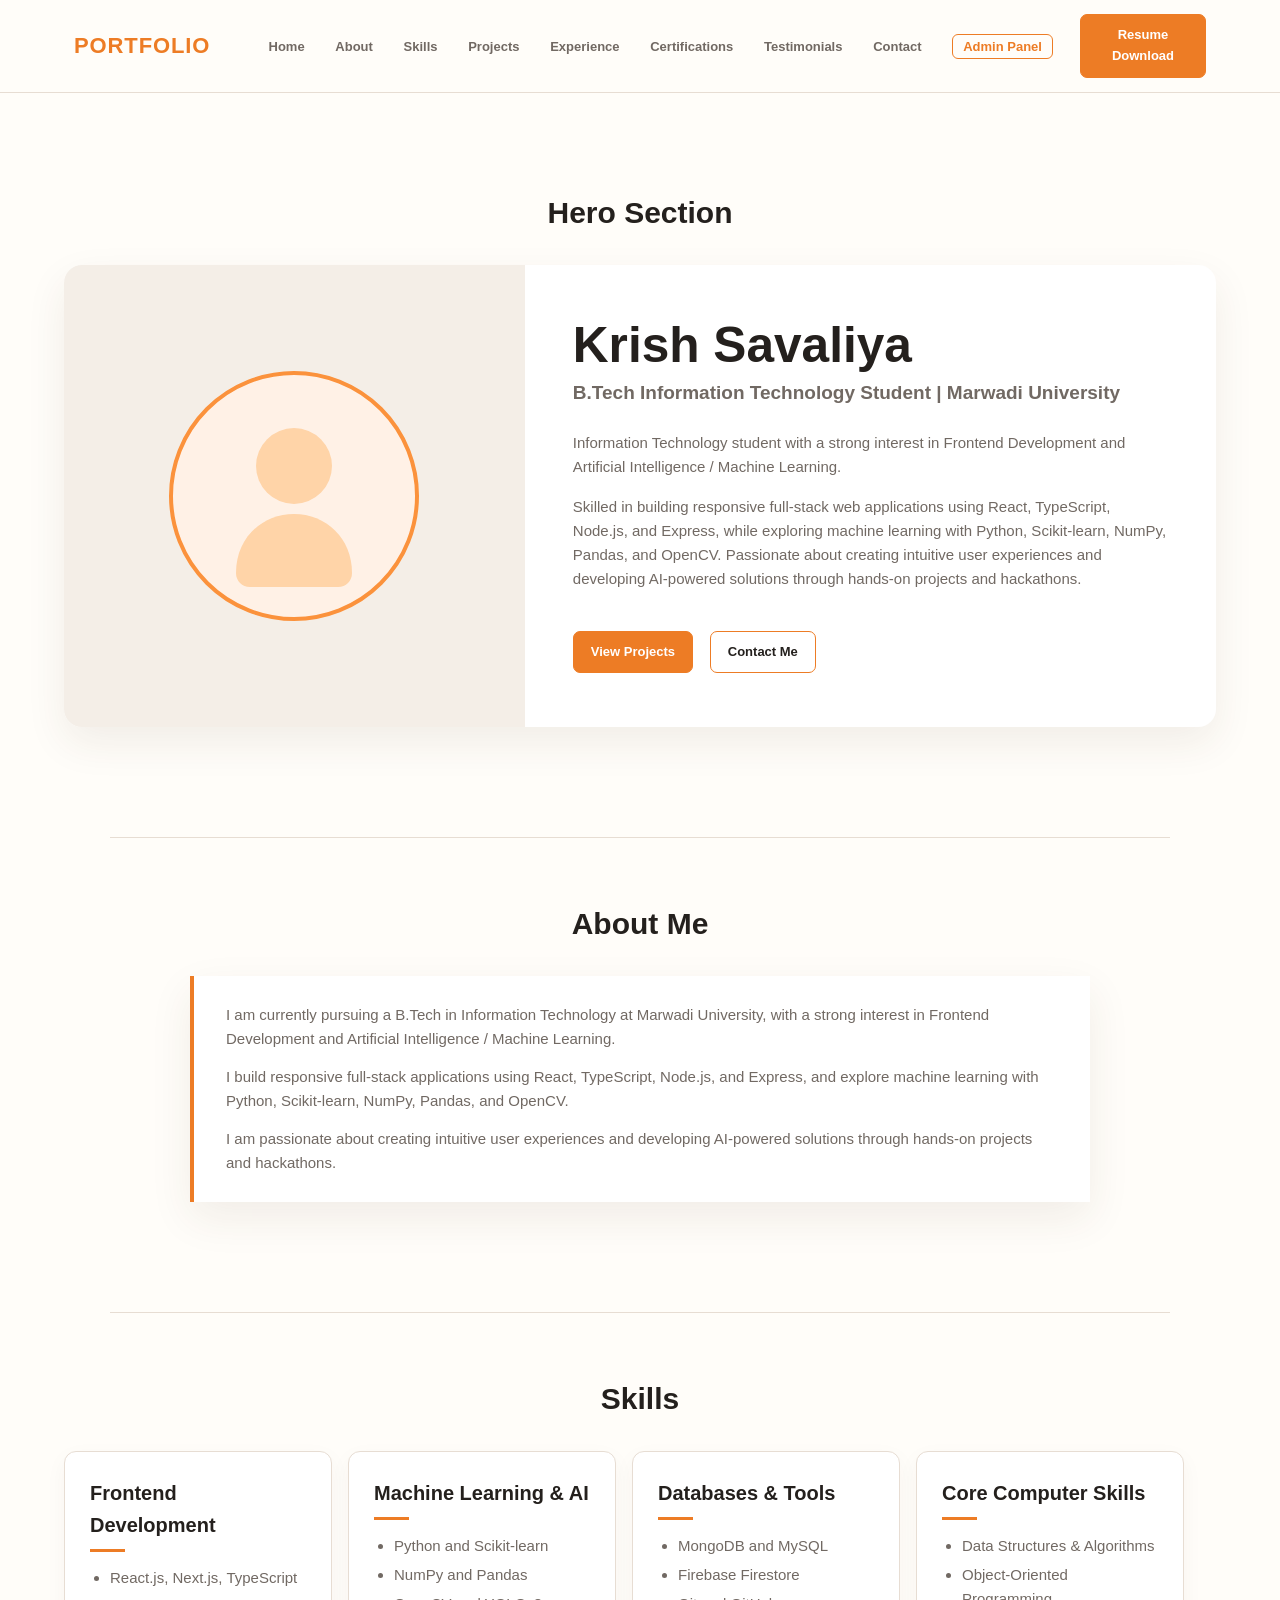
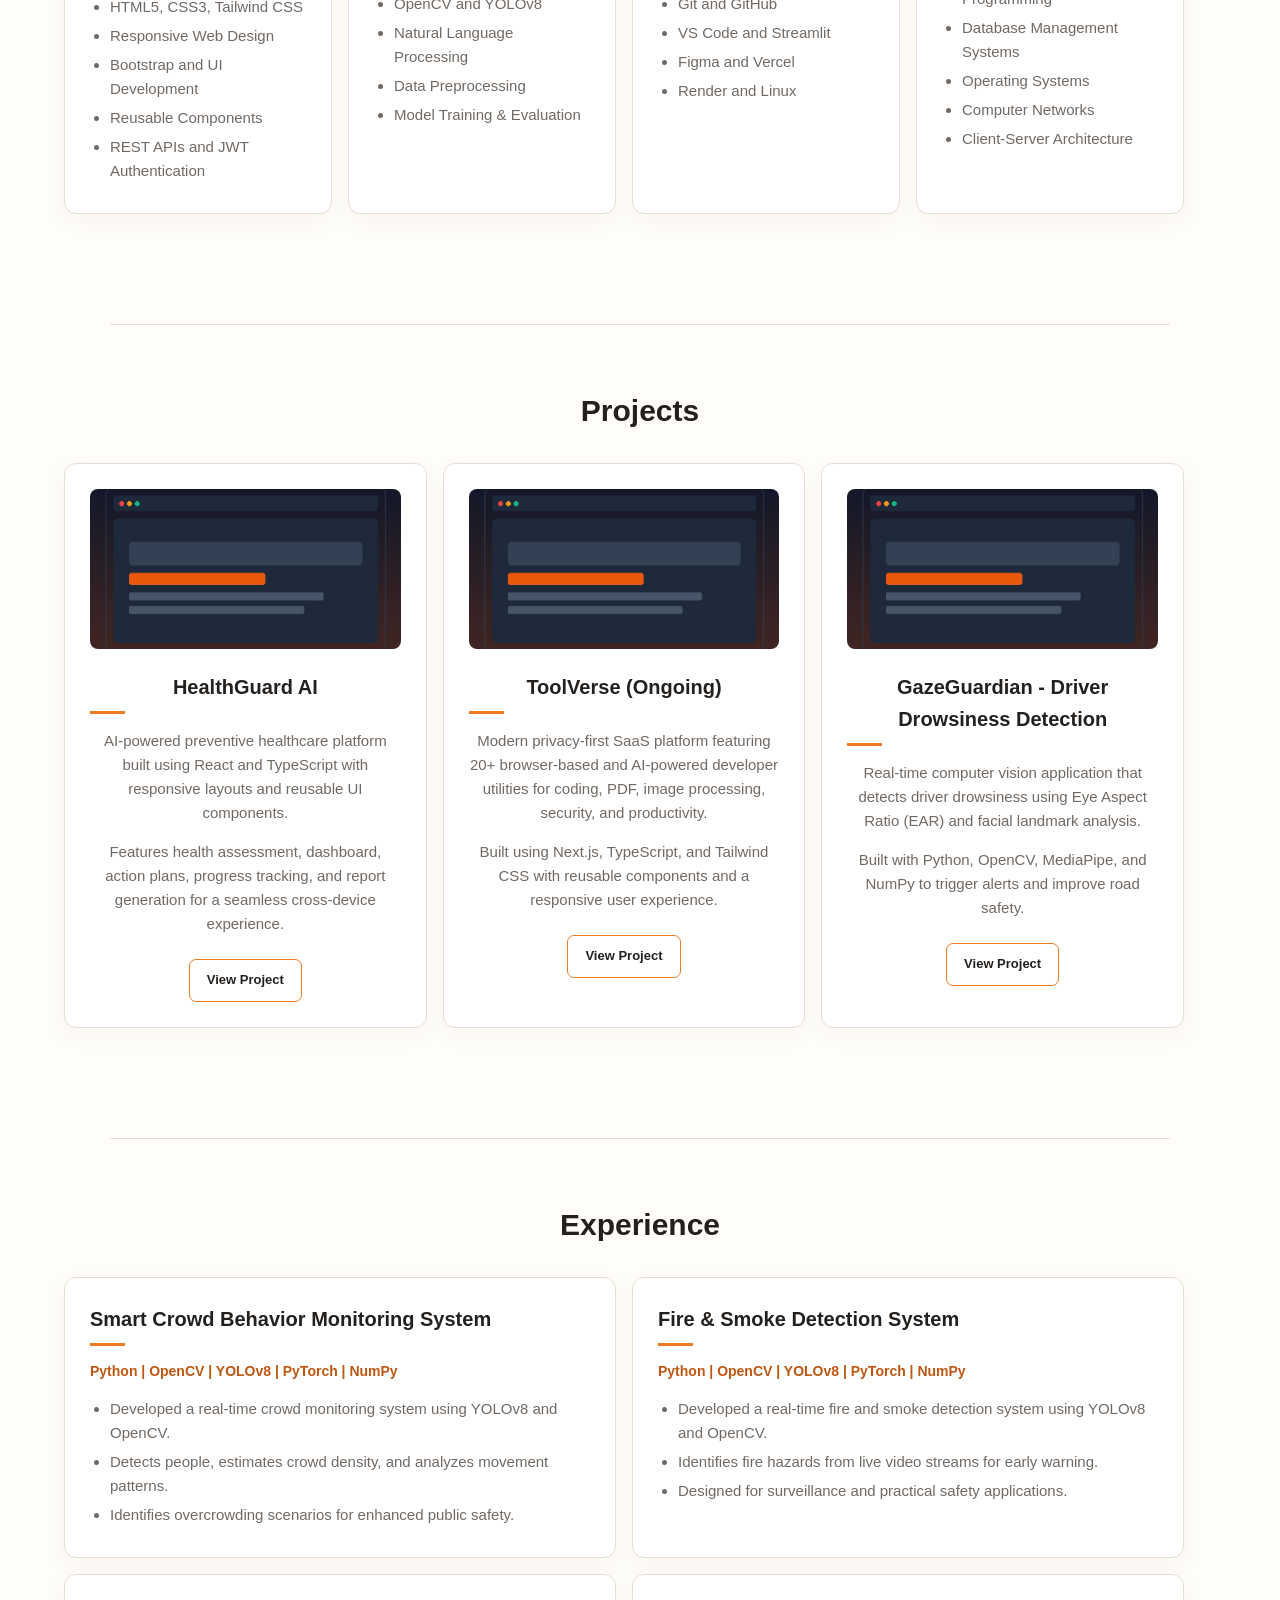
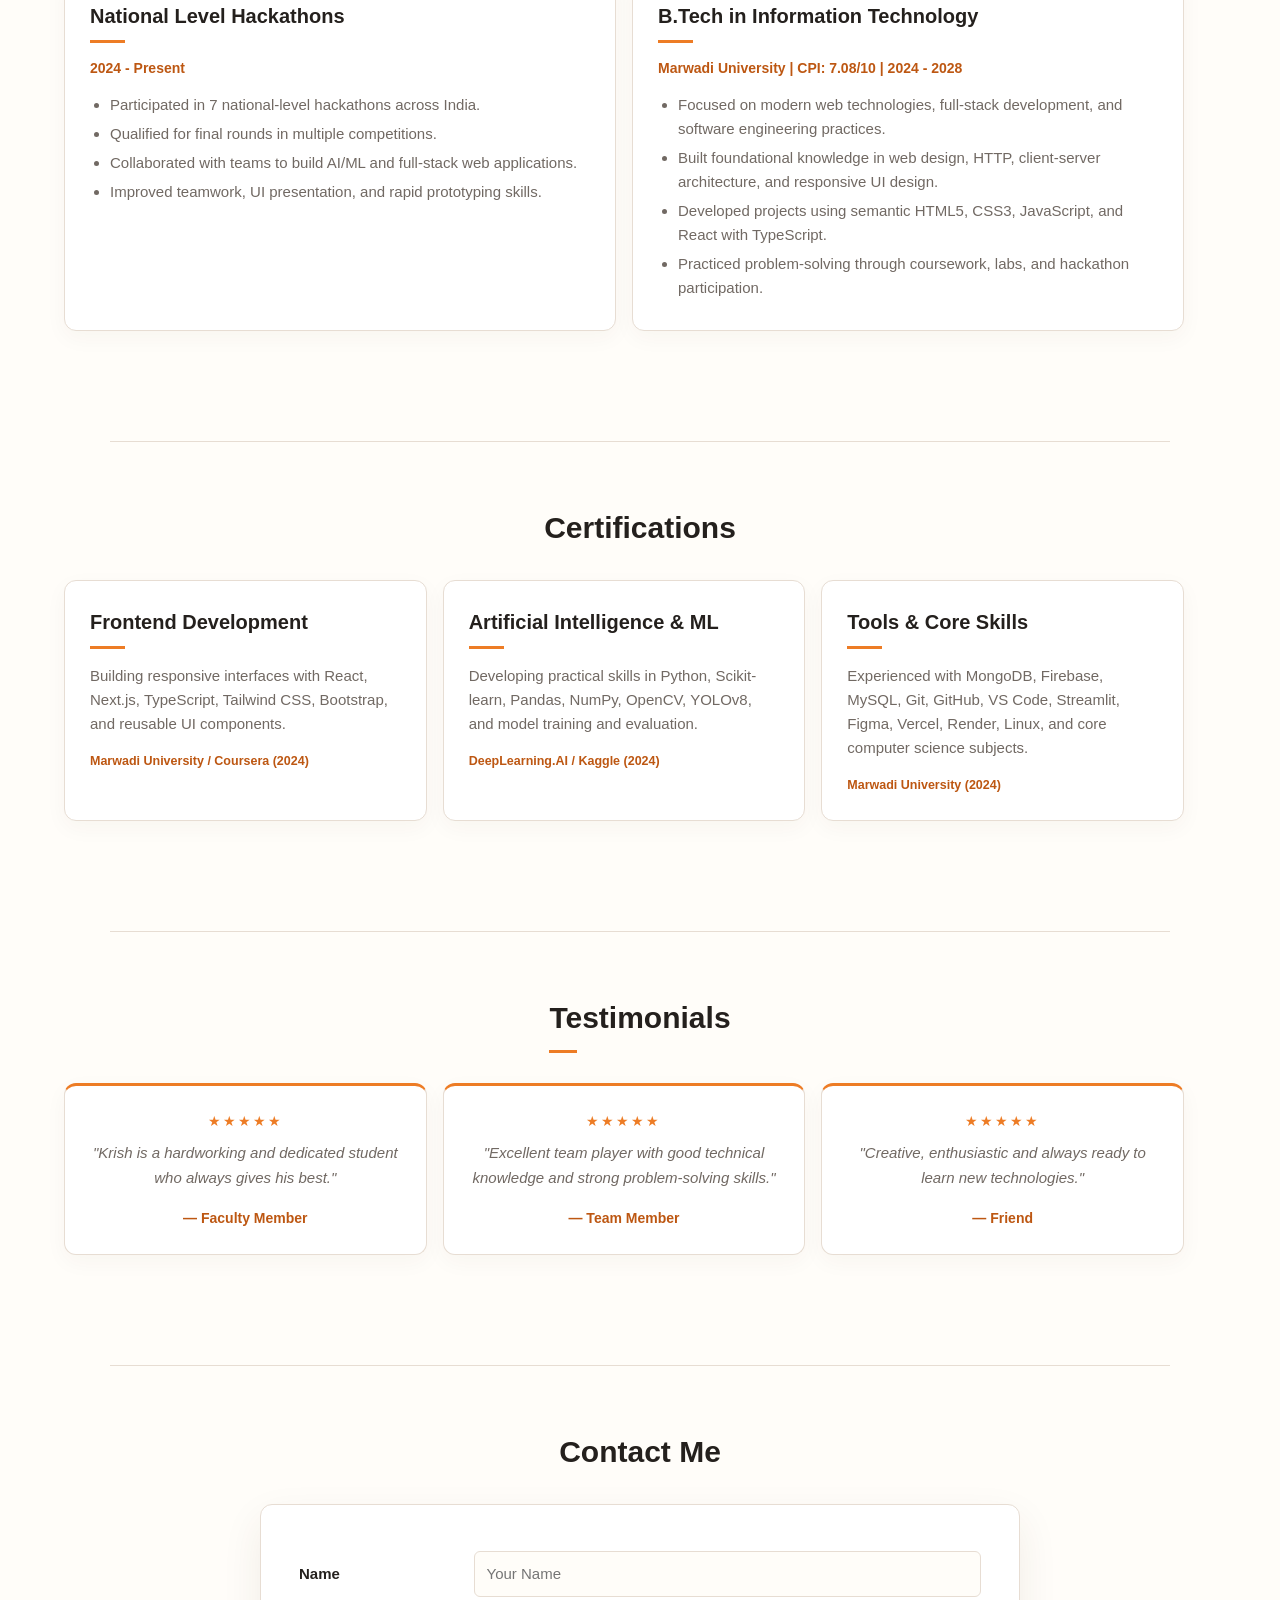
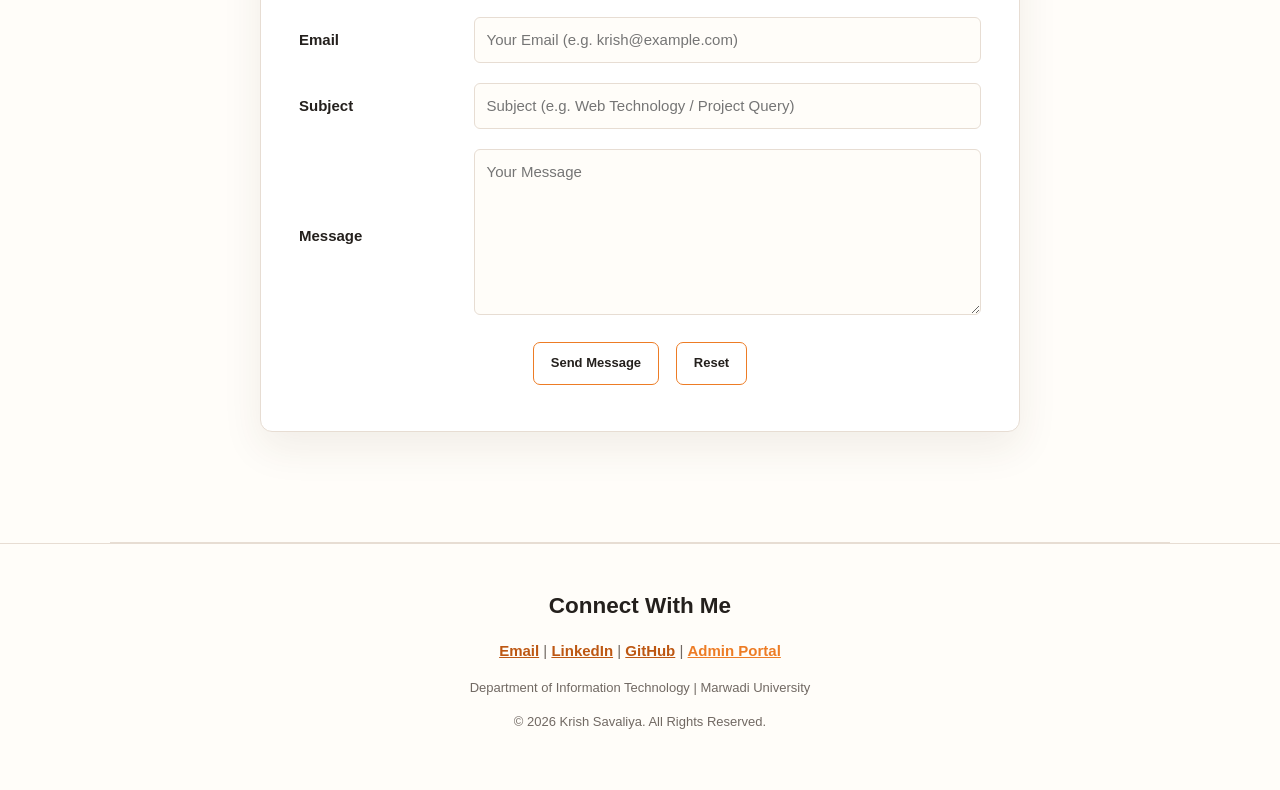
==== commit ca1573a3: "bootstrap" ====
--- a/index.html
+++ b/index.html
@@ -38,6 +38,8 @@
             <a class="nav-link" href="#testimonials"><b>Testimonials</b></a>
             &nbsp;&nbsp;
             <a class="nav-link" href="#contact"><b>Contact</b></a>
+            &nbsp;&nbsp;
+            <a class="nav-link" href="admin/index.html" style="color: var(--accent); border: 1px solid var(--accent); padding: 4px 10px; border-radius: 6px;"><b>Admin Panel</b></a>
           </td>
           <td class="resume-cell" align="center">
             <a href="resume.pdf" download>
@@ -632,6 +634,12 @@
             target="_blank"
             >GitHub</a
           >
+          |
+          <a
+            class="footer-link"
+            href="admin/index.html"
+            >Admin Panel</a
+          >
         </p>
 
         <p class="footer-contact">
@@ -643,5 +651,10 @@
         </p>
       </center>
     </footer>
+
+    <!-- Centralized Portfolio Storage & Dynamic Hydration Layer -->
+    <script src="assets/js/portfolio-data.js"></script>
+    <script src="assets/js/portfolio-store.js"></script>
+    <script src="assets/js/portfolio.js"></script>
   </body>
 </html>
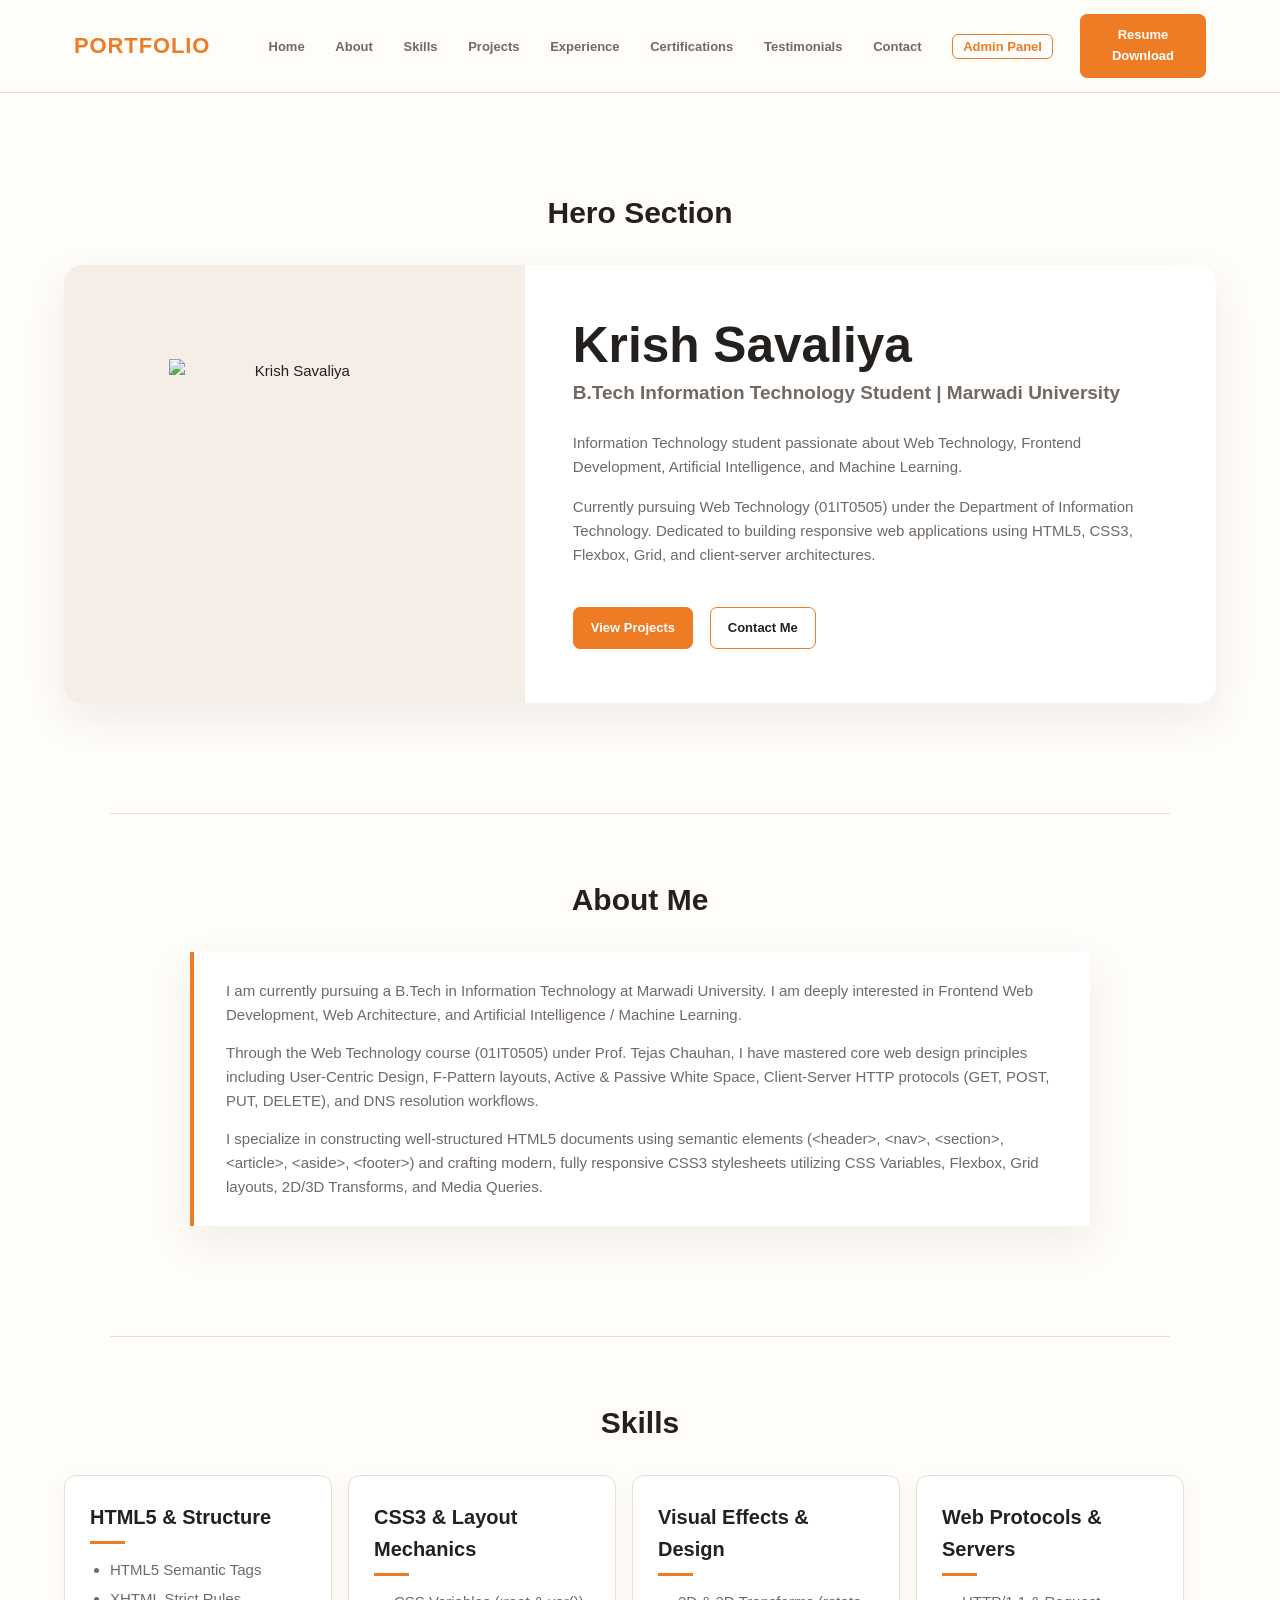
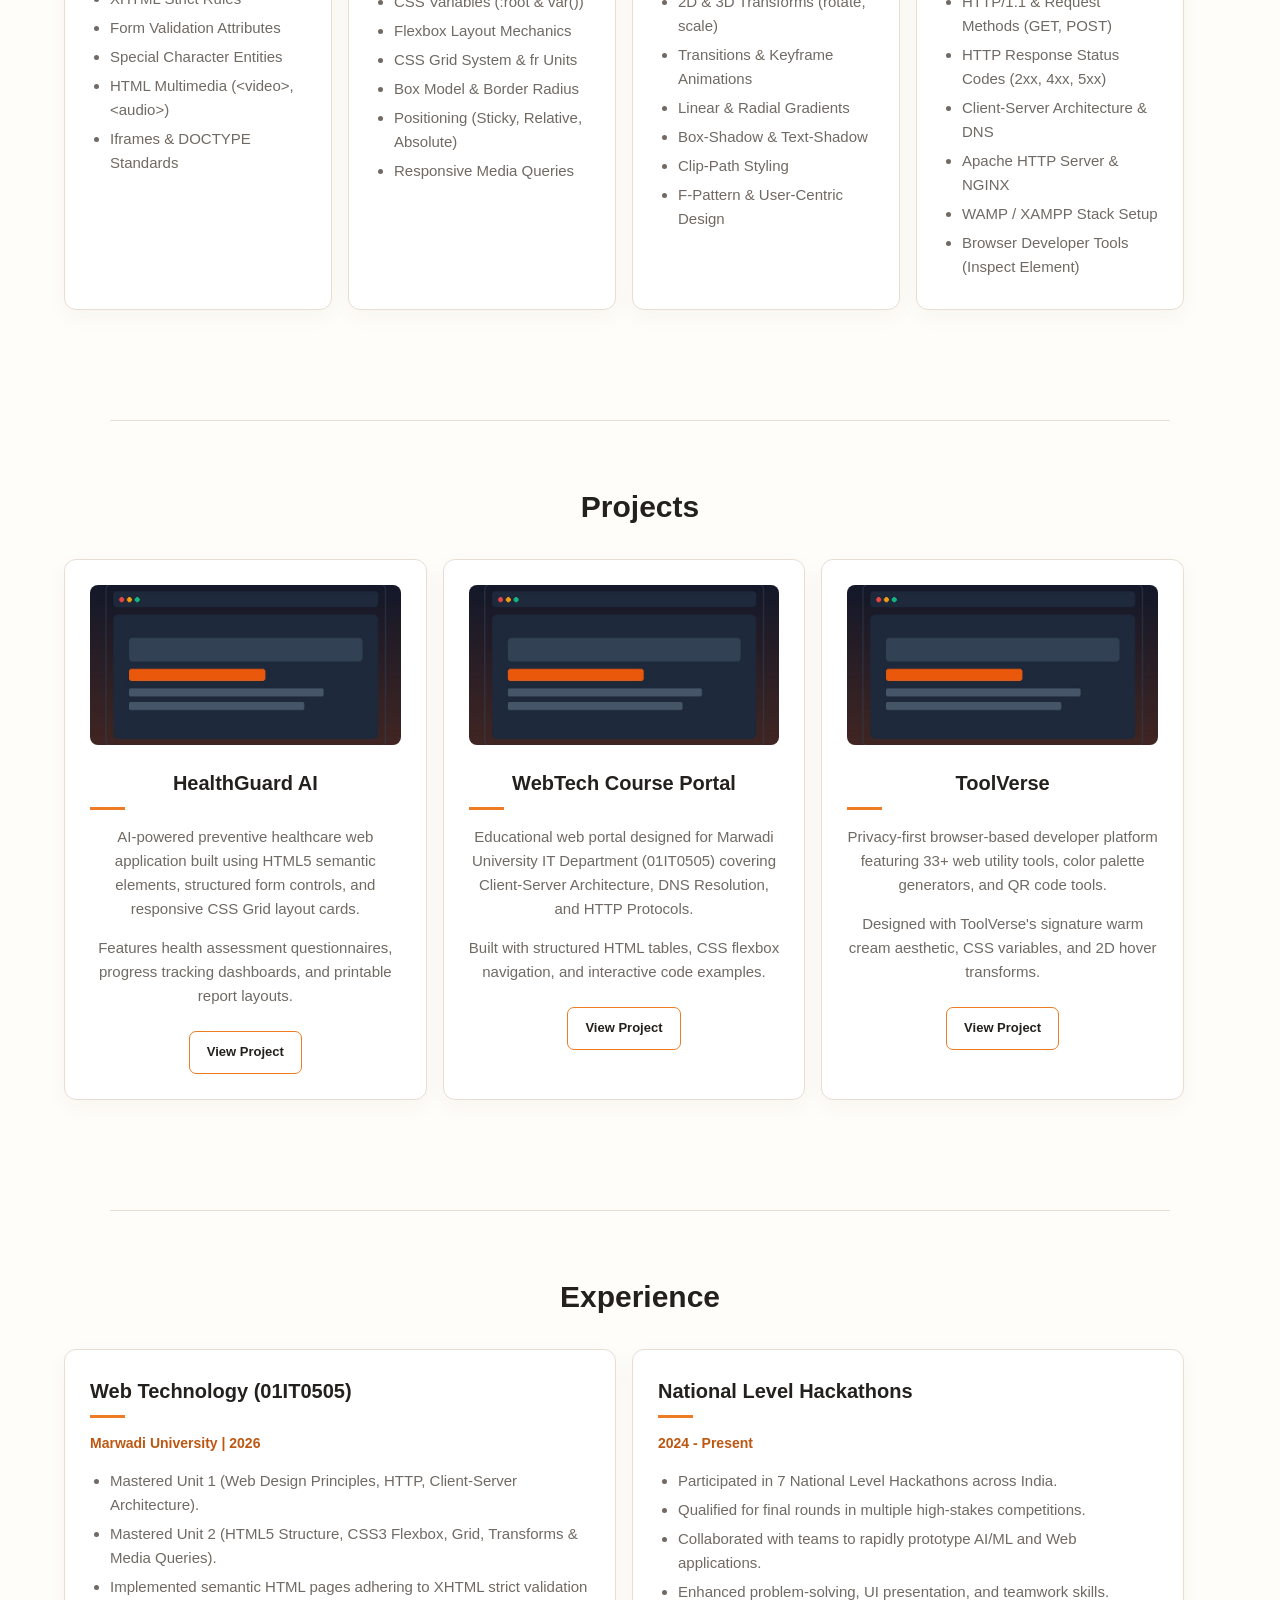
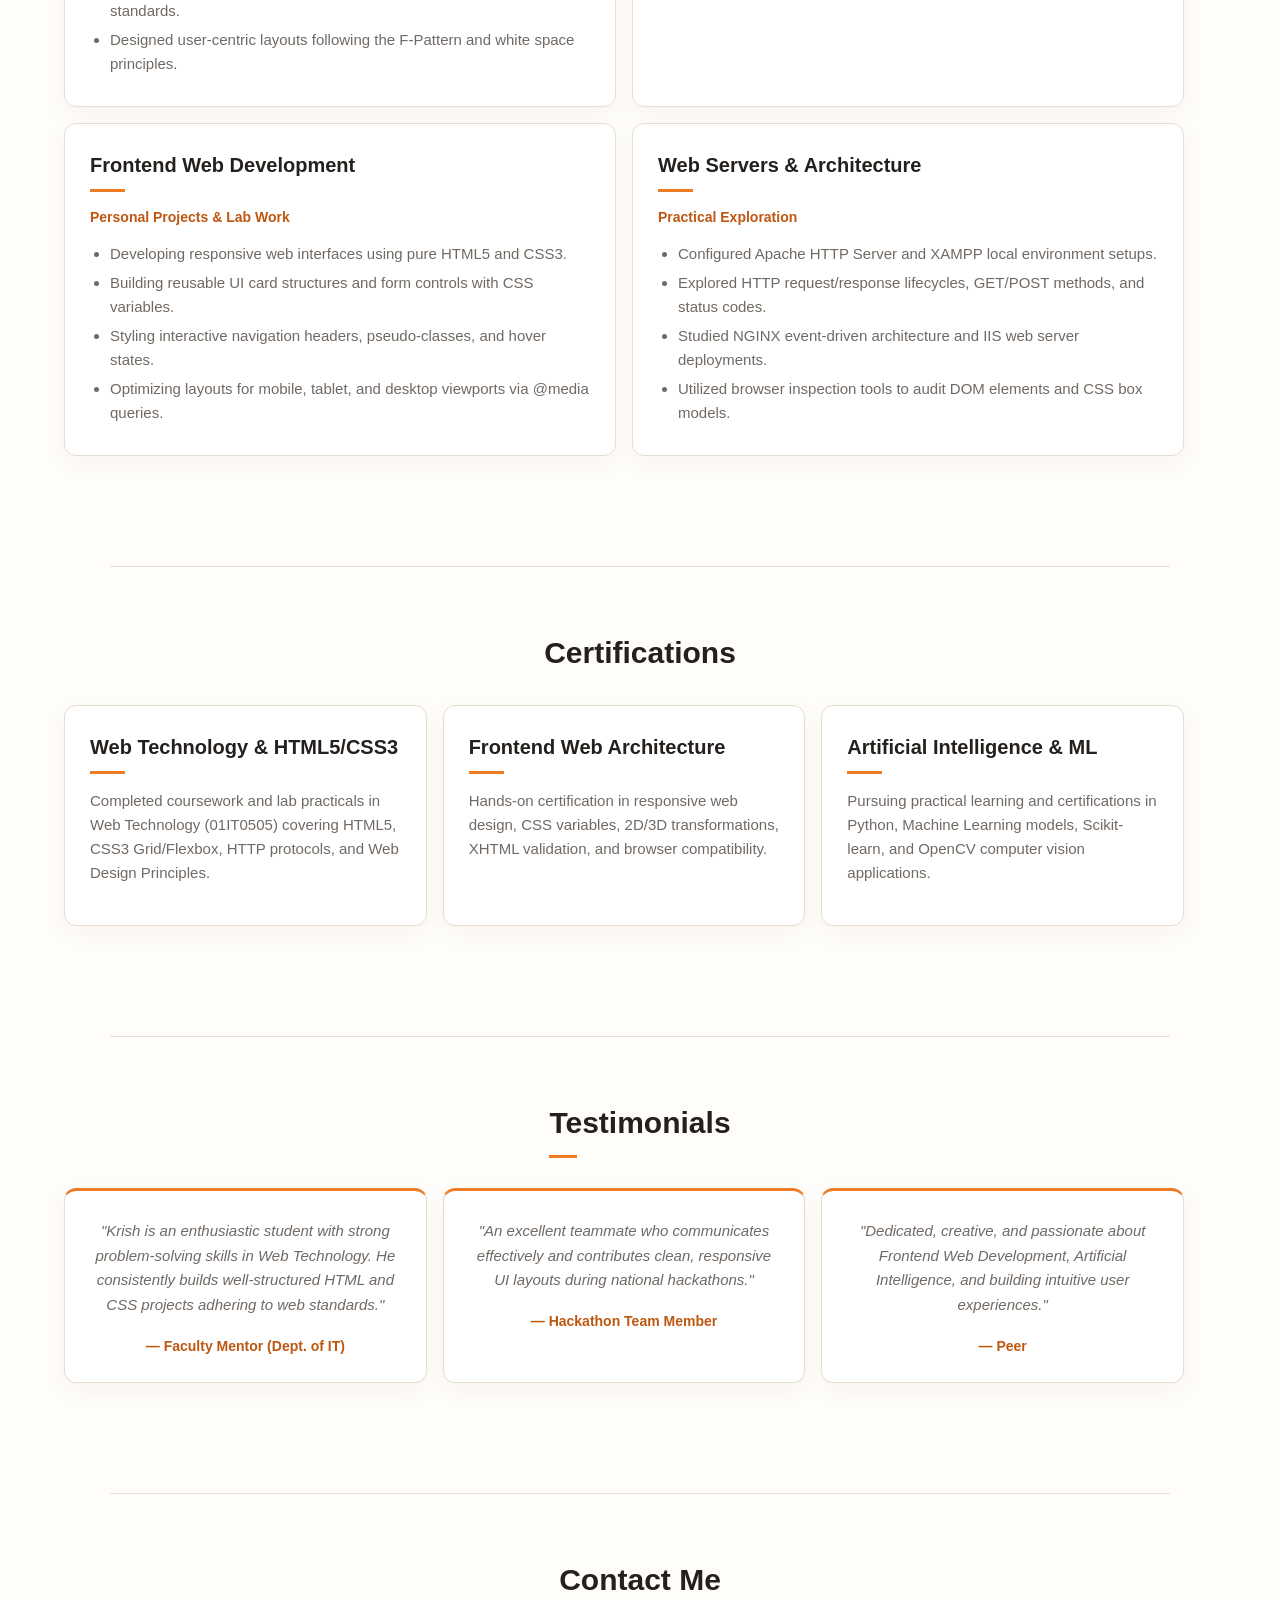
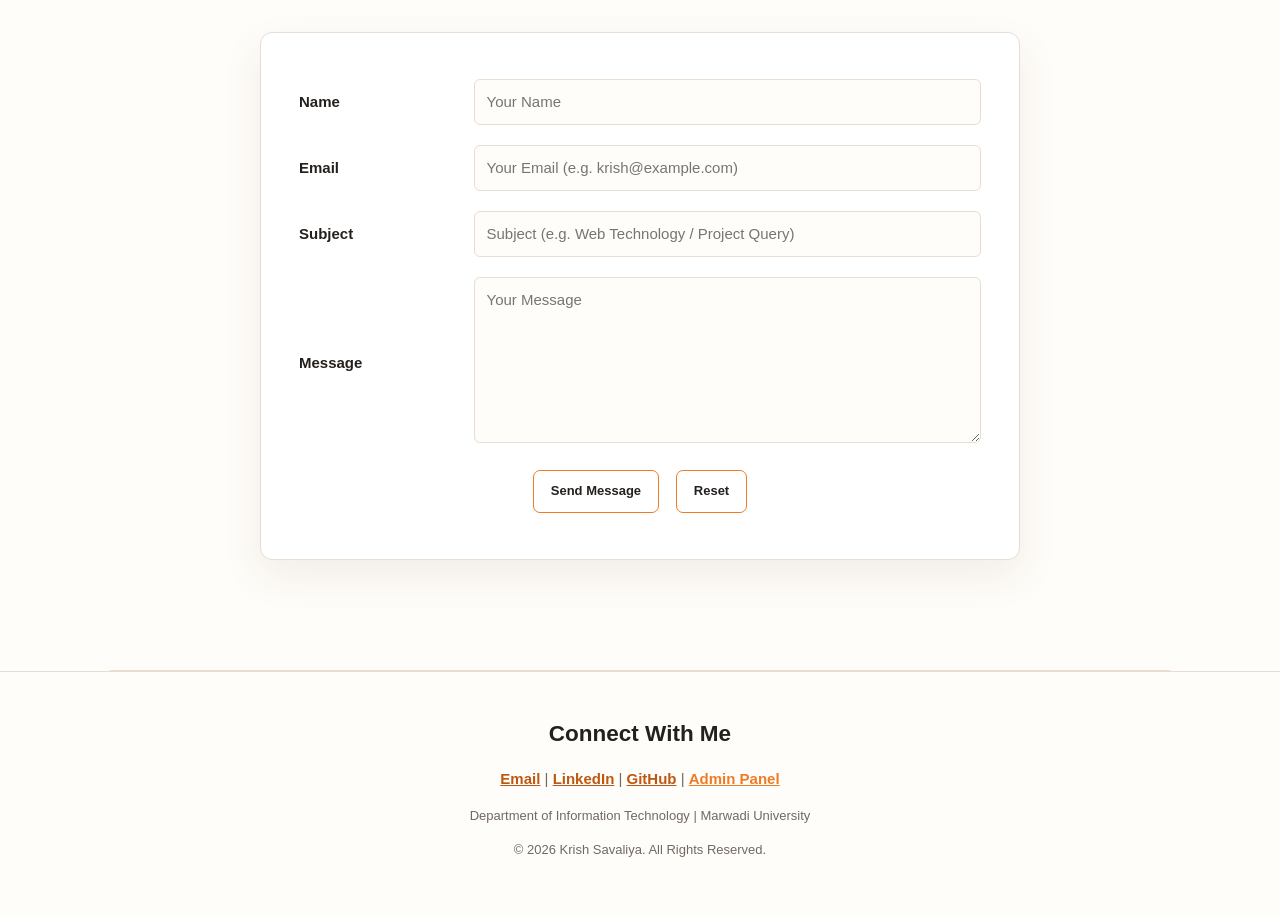
==== commit 662bc327: "Bootstrap and js in admin page" ====
--- a/index.html
+++ b/index.html
@@ -16,6 +16,7 @@
     <link rel="stylesheet" href="style.css" />
   </head>
   <body>
+    <!-- ===================== NAVIGATION ===================== -->
     <header class="site-header">
       <table class="nav-table" border="0" width="100%" cellpadding="10">
         <tr>
@@ -39,7 +40,7 @@
             &nbsp;&nbsp;
             <a class="nav-link" href="#contact"><b>Contact</b></a>
             &nbsp;&nbsp;
-            <a class="nav-link" href="admin/index.html" style="color: var(--accent); border: 1px solid var(--accent); padding: 4px 10px; border-radius: 6px;"><b>Admin Panel</b></a>
+            <a class="nav-link admin-btn-link" href="admin/index.html"><b>Admin Panel</b></a>
           </td>
           <td class="resume-cell" align="center">
             <a href="resume.pdf" download>
@@ -52,6 +53,7 @@
 
     <br /><br />
 
+    <!-- ===================== HERO SECTION ===================== -->
     <section id="hero" class="hero-section">
       <center>
         <h1 class="section-title">Hero Section</h1>
@@ -67,27 +69,13 @@
         <tr>
           <td class="hero-img-cell" width="40%" align="center">
             <div class="hero-img-wrapper">
-              <svg
+              <img
                 class="hero-img"
-                viewBox="0 0 250 250"
-                xmlns="http://www.w3.org/2000/svg"
-                width="250"
-                height="250"
-              >
-                <circle
-                  cx="125"
-                  cy="125"
-                  r="123"
-                  fill="#FFF1E6"
-                  stroke="#FB923C"
-                  stroke-width="4"
-                />
-                <circle cx="125" cy="95" r="38" fill="#FFD4A8" />
-                <path
-                  d="M67 202c0-35 26-59 58-59s58 24 58 59c0 8-6 14-14 14H81c-8 0-14-6-14-14Z"
-                  fill="#FFD4A8"
-                />
-              </svg>
+                src="profile.jpg"
+                alt="Krish Savaliya"
+                width="240"
+                height="240"
+              />
             </div>
           </td>
 
@@ -98,17 +86,14 @@
             </h2>
 
             <p class="hero-bio">
-              Information Technology student with a strong interest in Frontend
-              Development and Artificial Intelligence / Machine Learning.
+              Information Technology student passionate about Web Technology, Frontend
+              Development, Artificial Intelligence, and Machine Learning.
             </p>
 
             <p class="hero-bio">
-              Skilled in building responsive full-stack web applications using
-              React, TypeScript, Node.js, and Express, while exploring machine
-              learning with Python, Scikit-learn, NumPy, Pandas, and OpenCV.
-              Passionate about creating intuitive user experiences and
-              developing AI-powered solutions through hands-on projects and
-              hackathons.
+              Currently pursuing Web Technology (01IT0505) under the Department of Information
+              Technology. Dedicated to building responsive web applications using HTML5, CSS3,
+              Flexbox, Grid, and client-server architectures.
             </p>
 
             <br />
@@ -128,6 +113,7 @@
     <br /><br />
     <hr class="section-divider" />
 
+    <!-- ===================== ABOUT ===================== -->
     <section id="about" class="about-section">
       <center>
         <h1 class="section-title">About Me</h1>
@@ -135,21 +121,23 @@
 
       <div class="about-card">
         <p class="about-text">
-          I am currently pursuing a B.Tech in Information Technology at Marwadi
-          University, with a strong interest in Frontend Development and
-          Artificial Intelligence / Machine Learning.
+          I am currently pursuing a B.Tech in Information Technology at Marwadi University. I am
+          deeply interested in Frontend Web Development, Web Architecture, and Artificial
+          Intelligence / Machine Learning.
         </p>
 
         <p class="about-text">
-          I build responsive full-stack applications using React, TypeScript,
-          Node.js, and Express, and explore machine learning with Python,
-          Scikit-learn, NumPy, Pandas, and OpenCV.
+          Through the Web Technology course (01IT0505) under Prof. Tejas Chauhan, I have mastered
+          core web design principles including User-Centric Design, F-Pattern layouts, Active &amp;
+          Passive White Space, Client-Server HTTP protocols (GET, POST, PUT, DELETE), and DNS
+          resolution workflows.
         </p>
 
         <p class="about-text">
-          I am passionate about creating intuitive user experiences and
-          developing AI-powered solutions through hands-on projects and
-          hackathons.
+          I specialize in constructing well-structured HTML5 documents using semantic elements
+          (&lt;header&gt;, &lt;nav&gt;, &lt;section&gt;, &lt;article&gt;, &lt;aside&gt;,
+          &lt;footer&gt;) and crafting modern, fully responsive CSS3 stylesheets utilizing CSS
+          Variables, Flexbox, Grid layouts, 2D/3D Transforms, and Media Queries.
         </p>
       </div>
     </section>
@@ -157,6 +145,7 @@
     <br /><br />
     <hr class="section-divider" />
 
+    <!-- ===================== SKILLS ===================== -->
     <section id="skills" class="skills-section">
       <center>
         <h1 class="section-title">Skills</h1>
@@ -171,50 +160,50 @@
       >
         <tr class="skills-row">
           <td class="skill-card" width="25%" valign="top">
-            <h2 class="card-title">Frontend Development</h2>
+            <h2 class="card-title">HTML5 &amp; Structure</h2>
             <ul class="skill-list">
-              <li>React.js, Next.js, TypeScript</li>
-              <li>HTML5, CSS3, Tailwind CSS</li>
-              <li>Responsive Web Design</li>
-              <li>Bootstrap and UI Development</li>
-              <li>Reusable Components</li>
-              <li>REST APIs and JWT Authentication</li>
+              <li>HTML5 Semantic Tags</li>
+              <li>XHTML Strict Rules</li>
+              <li>Form Validation Attributes</li>
+              <li>Special Character Entities</li>
+              <li>HTML Multimedia (&lt;video&gt;, &lt;audio&gt;)</li>
+              <li>Iframes &amp; DOCTYPE Standards</li>
             </ul>
           </td>
 
           <td class="skill-card" width="25%" valign="top">
-            <h2 class="card-title">Machine Learning &amp; AI</h2>
+            <h2 class="card-title">CSS3 &amp; Layout Mechanics</h2>
             <ul class="skill-list">
-              <li>Python and Scikit-learn</li>
-              <li>NumPy and Pandas</li>
-              <li>OpenCV and YOLOv8</li>
-              <li>Natural Language Processing</li>
-              <li>Data Preprocessing</li>
-              <li>Model Training &amp; Evaluation</li>
+              <li>CSS Variables (:root &amp; var())</li>
+              <li>Flexbox Layout Mechanics</li>
+              <li>CSS Grid System &amp; fr Units</li>
+              <li>Box Model &amp; Border Radius</li>
+              <li>Positioning (Sticky, Relative, Absolute)</li>
+              <li>Responsive Media Queries</li>
             </ul>
           </td>
 
           <td class="skill-card" width="25%" valign="top">
-            <h2 class="card-title">Databases &amp; Tools</h2>
+            <h2 class="card-title">Visual Effects &amp; Design</h2>
             <ul class="skill-list">
-              <li>MongoDB and MySQL</li>
-              <li>Firebase Firestore</li>
-              <li>Git and GitHub</li>
-              <li>VS Code and Streamlit</li>
-              <li>Figma and Vercel</li>
-              <li>Render and Linux</li>
+              <li>2D &amp; 3D Transforms (rotate, scale)</li>
+              <li>Transitions &amp; Keyframe Animations</li>
+              <li>Linear &amp; Radial Gradients</li>
+              <li>Box-Shadow &amp; Text-Shadow</li>
+              <li>Clip-Path Styling</li>
+              <li>F-Pattern &amp; User-Centric Design</li>
             </ul>
           </td>
 
           <td class="skill-card" width="25%" valign="top">
-            <h2 class="card-title">Core Computer Skills</h2>
+            <h2 class="card-title">Web Protocols &amp; Servers</h2>
             <ul class="skill-list">
-              <li>Data Structures &amp; Algorithms</li>
-              <li>Object-Oriented Programming</li>
-              <li>Database Management Systems</li>
-              <li>Operating Systems</li>
-              <li>Computer Networks</li>
-              <li>Client-Server Architecture</li>
+              <li>HTTP/1.1 &amp; Request Methods (GET, POST)</li>
+              <li>HTTP Response Status Codes (2xx, 4xx, 5xx)</li>
+              <li>Client-Server Architecture &amp; DNS</li>
+              <li>Apache HTTP Server &amp; NGINX</li>
+              <li>WAMP / XAMPP Stack Setup</li>
+              <li>Browser Developer Tools (Inspect Element)</li>
             </ul>
           </td>
         </tr>
@@ -224,6 +213,7 @@
     <br /><br />
     <hr class="section-divider" />
 
+    <!-- ===================== PROJECTS ===================== -->
     <section id="projects" class="projects-section">
       <center>
         <h1 class="section-title">Projects</h1>
@@ -237,6 +227,7 @@
         cellpadding="20"
       >
         <tr class="projects-row">
+          <!-- Project 1 -->
           <td class="project-card" width="33%" valign="top" align="center">
             <img
               class="project-img"
@@ -249,14 +240,13 @@
             <h2 class="card-title">HealthGuard AI</h2>
 
             <p class="project-desc">
-              AI-powered preventive healthcare platform built using React and
-              TypeScript with responsive layouts and reusable UI components.
+              AI-powered preventive healthcare web application built using HTML5 semantic elements,
+              structured form controls, and responsive CSS Grid layout cards.
             </p>
 
             <p class="project-desc">
-              Features health assessment, dashboard, action plans, progress
-              tracking, and report generation for a seamless cross-device
-              experience.
+              Features health assessment questionnaires, progress tracking dashboards, and
+              printable report layouts.
             </p>
 
             <a href="#contact" class="project-link">
@@ -264,6 +254,7 @@
             </a>
           </td>
 
+          <!-- Project 2 -->
           <td class="project-card" width="33%" valign="top" align="center">
             <img
               class="project-img"
@@ -273,17 +264,16 @@
               height="150"
             />
 
-            <h2 class="card-title">ToolVerse (Ongoing)</h2>
+            <h2 class="card-title">WebTech Course Portal</h2>
 
             <p class="project-desc">
-              Modern privacy-first SaaS platform featuring 20+ browser-based and
-              AI-powered developer utilities for coding, PDF, image processing,
-              security, and productivity.
+              Educational web portal designed for Marwadi University IT Department (01IT0505)
+              covering Client-Server Architecture, DNS Resolution, and HTTP Protocols.
             </p>
 
             <p class="project-desc">
-              Built using Next.js, TypeScript, and Tailwind CSS with reusable
-              components and a responsive user experience.
+              Built with structured HTML tables, CSS flexbox navigation, and interactive code
+              examples.
             </p>
 
             <a href="#contact" class="project-link">
@@ -291,6 +281,7 @@
             </a>
           </td>
 
+          <!-- Project 3 -->
           <td class="project-card" width="33%" valign="top" align="center">
             <img
               class="project-img"
@@ -300,19 +291,16 @@
               height="150"
             />
 
-            <h2 class="card-title">
-              GazeGuardian - Driver Drowsiness Detection
-            </h2>
+            <h2 class="card-title">ToolVerse</h2>
 
             <p class="project-desc">
-              Real-time computer vision application that detects driver
-              drowsiness using Eye Aspect Ratio (EAR) and facial landmark
-              analysis.
+              Privacy-first browser-based developer platform featuring 33+ web utility tools, color
+              palette generators, and QR code tools.
             </p>
 
             <p class="project-desc">
-              Built with Python, OpenCV, MediaPipe, and NumPy to trigger alerts
-              and improve road safety.
+              Designed with ToolVerse's signature warm cream aesthetic, CSS variables, and 2D hover
+              transforms.
             </p>
 
             <a href="#contact" class="project-link">
@@ -326,6 +314,7 @@
     <br /><br />
     <hr class="section-divider" />
 
+    <!-- ===================== EXPERIENCE ===================== -->
     <section id="experience" class="experience-section">
       <center>
         <h1 class="section-title">Experience</h1>
@@ -340,90 +329,52 @@
       >
         <tr class="experience-row">
           <td class="experience-card" width="50%" valign="top">
-            <h2 class="card-title">Smart Crowd Behavior Monitoring System</h2>
-            <h4 class="card-subtitle">
-              Python | OpenCV | YOLOv8 | PyTorch | NumPy
-            </h4>
+            <h2 class="card-title">Web Technology (01IT0505)</h2>
+            <h4 class="card-subtitle">Marwadi University | 2026</h4>
 
             <ul class="experience-list">
-              <li>
-                Developed a real-time crowd monitoring system using YOLOv8 and
-                OpenCV.
-              </li>
-              <li>
-                Detects people, estimates crowd density, and analyzes movement
-                patterns.
-              </li>
-              <li>
-                Identifies overcrowding scenarios for enhanced public safety.
-              </li>
-            </ul>
-          </td>
-
-          <td class="experience-card" width="50%" valign="top">
-            <h2 class="card-title">Fire &amp; Smoke Detection System</h2>
-            <h4 class="card-subtitle">
-              Python | OpenCV | YOLOv8 | PyTorch | NumPy
-            </h4>
-
-            <ul class="experience-list">
-              <li>
-                Developed a real-time fire and smoke detection system using
-                YOLOv8 and OpenCV.
-              </li>
-              <li>
-                Identifies fire hazards from live video streams for early
-                warning.
-              </li>
-              <li>
-                Designed for surveillance and practical safety applications.
-              </li>
-            </ul>
-          </td>
-        </tr>
-
-        <tr class="experience-row">
+              <li>Mastered Unit 1 (Web Design Principles, HTTP, Client-Server Architecture).</li>
+              <li>Mastered Unit 2 (HTML5 Structure, CSS3 Flexbox, Grid, Transforms &amp; Media Queries).</li>
+              <li>Implemented semantic HTML pages adhering to XHTML strict validation standards.</li>
+              <li>Designed user-centric layouts following the F-Pattern and white space principles.</li>
+            </ul>
+          </td>
+
           <td class="experience-card" width="50%" valign="top">
             <h2 class="card-title">National Level Hackathons</h2>
             <h4 class="card-subtitle">2024 - Present</h4>
 
             <ul class="experience-list">
-              <li>Participated in 7 national-level hackathons across India.</li>
-              <li>Qualified for final rounds in multiple competitions.</li>
-              <li>
-                Collaborated with teams to build AI/ML and full-stack web
-                applications.
-              </li>
-              <li>
-                Improved teamwork, UI presentation, and rapid prototyping
-                skills.
-              </li>
-            </ul>
-          </td>
-
+              <li>Participated in 7 National Level Hackathons across India.</li>
+              <li>Qualified for final rounds in multiple high-stakes competitions.</li>
+              <li>Collaborated with teams to rapidly prototype AI/ML and Web applications.</li>
+              <li>Enhanced problem-solving, UI presentation, and teamwork skills.</li>
+            </ul>
+          </td>
+        </tr>
+
+        <tr class="experience-row">
           <td class="experience-card" width="50%" valign="top">
-            <h2 class="card-title">B.Tech in Information Technology</h2>
-            <h4 class="card-subtitle">
-              Marwadi University | CPI: 7.08/10 | 2024 - 2028
-            </h4>
+            <h2 class="card-title">Frontend Web Development</h2>
+            <h4 class="card-subtitle">Personal Projects &amp; Lab Work</h4>
 
             <ul class="experience-list">
-              <li>
-                Focused on modern web technologies, full-stack development, and
-                software engineering practices.
-              </li>
-              <li>
-                Built foundational knowledge in web design, HTTP, client-server
-                architecture, and responsive UI design.
-              </li>
-              <li>
-                Developed projects using semantic HTML5, CSS3, JavaScript, and
-                React with TypeScript.
-              </li>
-              <li>
-                Practiced problem-solving through coursework, labs, and
-                hackathon participation.
-              </li>
+              <li>Developing responsive web interfaces using pure HTML5 and CSS3.</li>
+              <li>Building reusable UI card structures and form controls with CSS variables.</li>
+              <li>Styling interactive navigation headers, pseudo-classes, and hover states.</li>
+              <li>Optimizing layouts for mobile, tablet, and desktop viewports via @media queries.</li>
+            </ul>
+          </td>
+
+          <td class="experience-card" width="50%" valign="top">
+            <h2 class="card-title">Web Servers &amp; Architecture</h2>
+            <h4 class="card-subtitle">Practical Exploration</h4>
+
+            <ul class="experience-list">
+              <li>Configured Apache HTTP Server and XAMPP local environment setups.</li>
+              <li>Explored HTTP request/response lifecycles, GET/POST methods, and status codes.</li>
+              <li>Studied NGINX event-driven architecture and IIS web server deployments.</li>
+              <li>Utilized browser inspection tools to audit DOM elements and CSS box models.</li>
             </ul>
           </td>
         </tr>
@@ -433,6 +384,7 @@
     <br /><br />
     <hr class="section-divider" />
 
+    <!-- ===================== CERTIFICATIONS ===================== -->
     <section id="certifications" class="certifications-section">
       <center>
         <h1 class="section-title">Certifications</h1>
@@ -447,27 +399,26 @@
       >
         <tr class="certifications-row">
           <td class="certification-card" width="33%" valign="top">
-            <h2 class="card-title">Frontend Development</h2>
+            <h2 class="card-title">Web Technology &amp; HTML5/CSS3</h2>
             <p class="certification-desc">
-              Building responsive interfaces with React, Next.js, TypeScript,
-              Tailwind CSS, Bootstrap, and reusable UI components.
+              Completed coursework and lab practicals in Web Technology (01IT0505) covering HTML5,
+              CSS3 Grid/Flexbox, HTTP protocols, and Web Design Principles.
+            </p>
+          </td>
+
+          <td class="certification-card" width="33%" valign="top">
+            <h2 class="card-title">Frontend Web Architecture</h2>
+            <p class="certification-desc">
+              Hands-on certification in responsive web design, CSS variables, 2D/3D transformations,
+              XHTML validation, and browser compatibility.
             </p>
           </td>
 
           <td class="certification-card" width="33%" valign="top">
             <h2 class="card-title">Artificial Intelligence &amp; ML</h2>
             <p class="certification-desc">
-              Developing practical skills in Python, Scikit-learn, Pandas,
-              NumPy, OpenCV, YOLOv8, and model training and evaluation.
-            </p>
-          </td>
-
-          <td class="certification-card" width="33%" valign="top">
-            <h2 class="card-title">Tools &amp; Core Skills</h2>
-            <p class="certification-desc">
-              Experienced with MongoDB, Firebase, MySQL, Git, GitHub, VS Code,
-              Streamlit, Figma, Vercel, Render, Linux, and core computer science
-              subjects.
+              Pursuing practical learning and certifications in Python, Machine Learning models,
+              Scikit-learn, and OpenCV computer vision applications.
             </p>
           </td>
         </tr>
@@ -477,6 +428,7 @@
     <br /><br />
     <hr class="section-divider" />
 
+    <!-- ===================== TESTIMONIALS ===================== -->
     <section id="testimonials" class="testimonials-section">
       <center>
         <h1 class="section-title">Testimonials</h1>
@@ -491,36 +443,28 @@
       >
         <tr class="testimonials-row">
           <td class="testimonial-card" width="33%" valign="top">
-            <div class="testimonial-stars" aria-label="5 out of 5 stars">
-              ★★★★★
-            </div>
             <p class="testimonial-quote">
-              &quot;Krish is a hardworking and dedicated student who always
-              gives his best.&quot;
-            </p>
-            <b class="testimonial-author">— Faculty Member</b>
+              &quot;Krish is an enthusiastic student with strong problem-solving skills in Web
+              Technology. He consistently builds well-structured HTML and CSS projects adhering to
+              web standards.&quot;
+            </p>
+            <b class="testimonial-author">— Faculty Mentor (Dept. of IT)</b>
           </td>
 
           <td class="testimonial-card" width="33%" valign="top">
-            <div class="testimonial-stars" aria-label="5 out of 5 stars">
-              ★★★★★
-            </div>
             <p class="testimonial-quote">
-              &quot;Excellent team player with good technical knowledge and
-              strong problem-solving skills.&quot;
-            </p>
-            <b class="testimonial-author">— Team Member</b>
+              &quot;An excellent teammate who communicates effectively and contributes clean,
+              responsive UI layouts during national hackathons.&quot;
+            </p>
+            <b class="testimonial-author">— Hackathon Team Member</b>
           </td>
 
           <td class="testimonial-card" width="33%" valign="top">
-            <div class="testimonial-stars" aria-label="5 out of 5 stars">
-              ★★★★★
-            </div>
             <p class="testimonial-quote">
-              &quot;Creative, enthusiastic and always ready to learn new
-              technologies.&quot;
-            </p>
-            <b class="testimonial-author">— Friend</b>
+              &quot;Dedicated, creative, and passionate about Frontend Web Development, Artificial
+              Intelligence, and building intuitive user experiences.&quot;
+            </p>
+            <b class="testimonial-author">— Peer</b>
           </td>
         </tr>
       </table>
@@ -529,12 +473,17 @@
     <br /><br />
     <hr class="section-divider" />
 
+    <!-- ===================== CONTACT ===================== -->
     <section id="contact" class="contact-section">
       <center>
         <h1 class="section-title">Contact Me</h1>
       </center>
 
-      <form class="contact-form" action="#" method="post">
+      <form class="contact-form" id="contactForm" action="#" method="post" novalidate>
+        <div id="formSuccessAlert" style="display: none; padding: 12px; margin-bottom: 15px; border-radius: 8px; background-color: #d1e7dd; color: #0f5132; border: 1px solid #badbcc; text-align: center; font-weight: 600;">
+          Thank you! Your message has been sent successfully.
+        </div>
+
         <table
           class="contact-table"
           width="60%"
@@ -548,9 +497,9 @@
               <input
                 class="form-input"
                 type="text"
+                id="contactName"
                 name="name"
                 placeholder="Your Name"
-                required="required"
               />
             </td>
           </tr>
@@ -561,9 +510,9 @@
               <input
                 class="form-input"
                 type="email"
+                id="contactEmail"
                 name="email"
                 placeholder="Your Email (e.g. krish@example.com)"
-                required="required"
               />
             </td>
           </tr>
@@ -574,9 +523,9 @@
               <input
                 class="form-input"
                 type="text"
+                id="contactSubject"
                 name="subject"
                 placeholder="Subject (e.g. Web Technology / Project Query)"
-                required="required"
               />
             </td>
           </tr>
@@ -586,10 +535,11 @@
             <td class="form-field">
               <textarea
                 class="form-textarea"
+                id="contactMessage"
+                name="message"
                 rows="6"
                 cols="40"
                 placeholder="Your Message"
-                required="required"
               ></textarea>
             </td>
           </tr>
@@ -612,14 +562,13 @@
     <br /><br />
     <hr class="section-divider" />
 
+    <!-- ===================== FOOTER ===================== -->
     <footer class="site-footer">
       <center>
         <h2 class="footer-title">Connect With Me</h2>
 
         <p class="footer-links">
-          <a class="footer-link" href="mailto:krishsavaliya018@gmail.com"
-            >Email</a
-          >
+          <a class="footer-link" href="mailto:krishsavaliya018@gmail.com">Email</a>
           |
           <a
             class="footer-link"
@@ -638,6 +587,7 @@
           <a
             class="footer-link"
             href="admin/index.html"
+            style="color: var(--primary-color); font-weight: 700;"
             >Admin Panel</a
           >
         </p>
@@ -652,9 +602,7 @@
       </center>
     </footer>
 
-    <!-- Centralized Portfolio Storage & Dynamic Hydration Layer -->
-    <script src="assets/js/portfolio-data.js"></script>
-    <script src="assets/js/portfolio-store.js"></script>
-    <script src="assets/js/portfolio.js"></script>
+    <!-- Public Client-Side JavaScript Form Validation -->
+    <script src="js/script.js"></script>
   </body>
 </html>
--- a/style.css
+++ b/style.css
@@ -7,6 +7,8 @@
   --line: #e7ddd3;
   --accent: #ed7c25;
   --accent-dark: #bd5712;
+  --primary-color: #ed7c25;
+  --primary-hover: #bd5712;
   --shadow: 0 16px 40px rgba(76, 48, 25, 0.08);
 }
 
@@ -524,3 +526,23 @@
     margin-bottom: 8px;
   }
 }
+
+.admin-btn-link {
+  border: 1px solid var(--accent) !important;
+  color: var(--accent) !important;
+  border-radius: 6px !important;
+  padding: 4px 10px !important;
+  transition: all 0.2s ease;
+}
+
+.admin-btn-link:hover {
+  background-color: var(--accent) !important;
+  color: #ffffff !important;
+}
+
+.error-message {
+  color: #dc3545;
+  font-size: 0.85rem;
+  font-weight: 500;
+  margin-top: 4px;
+}
